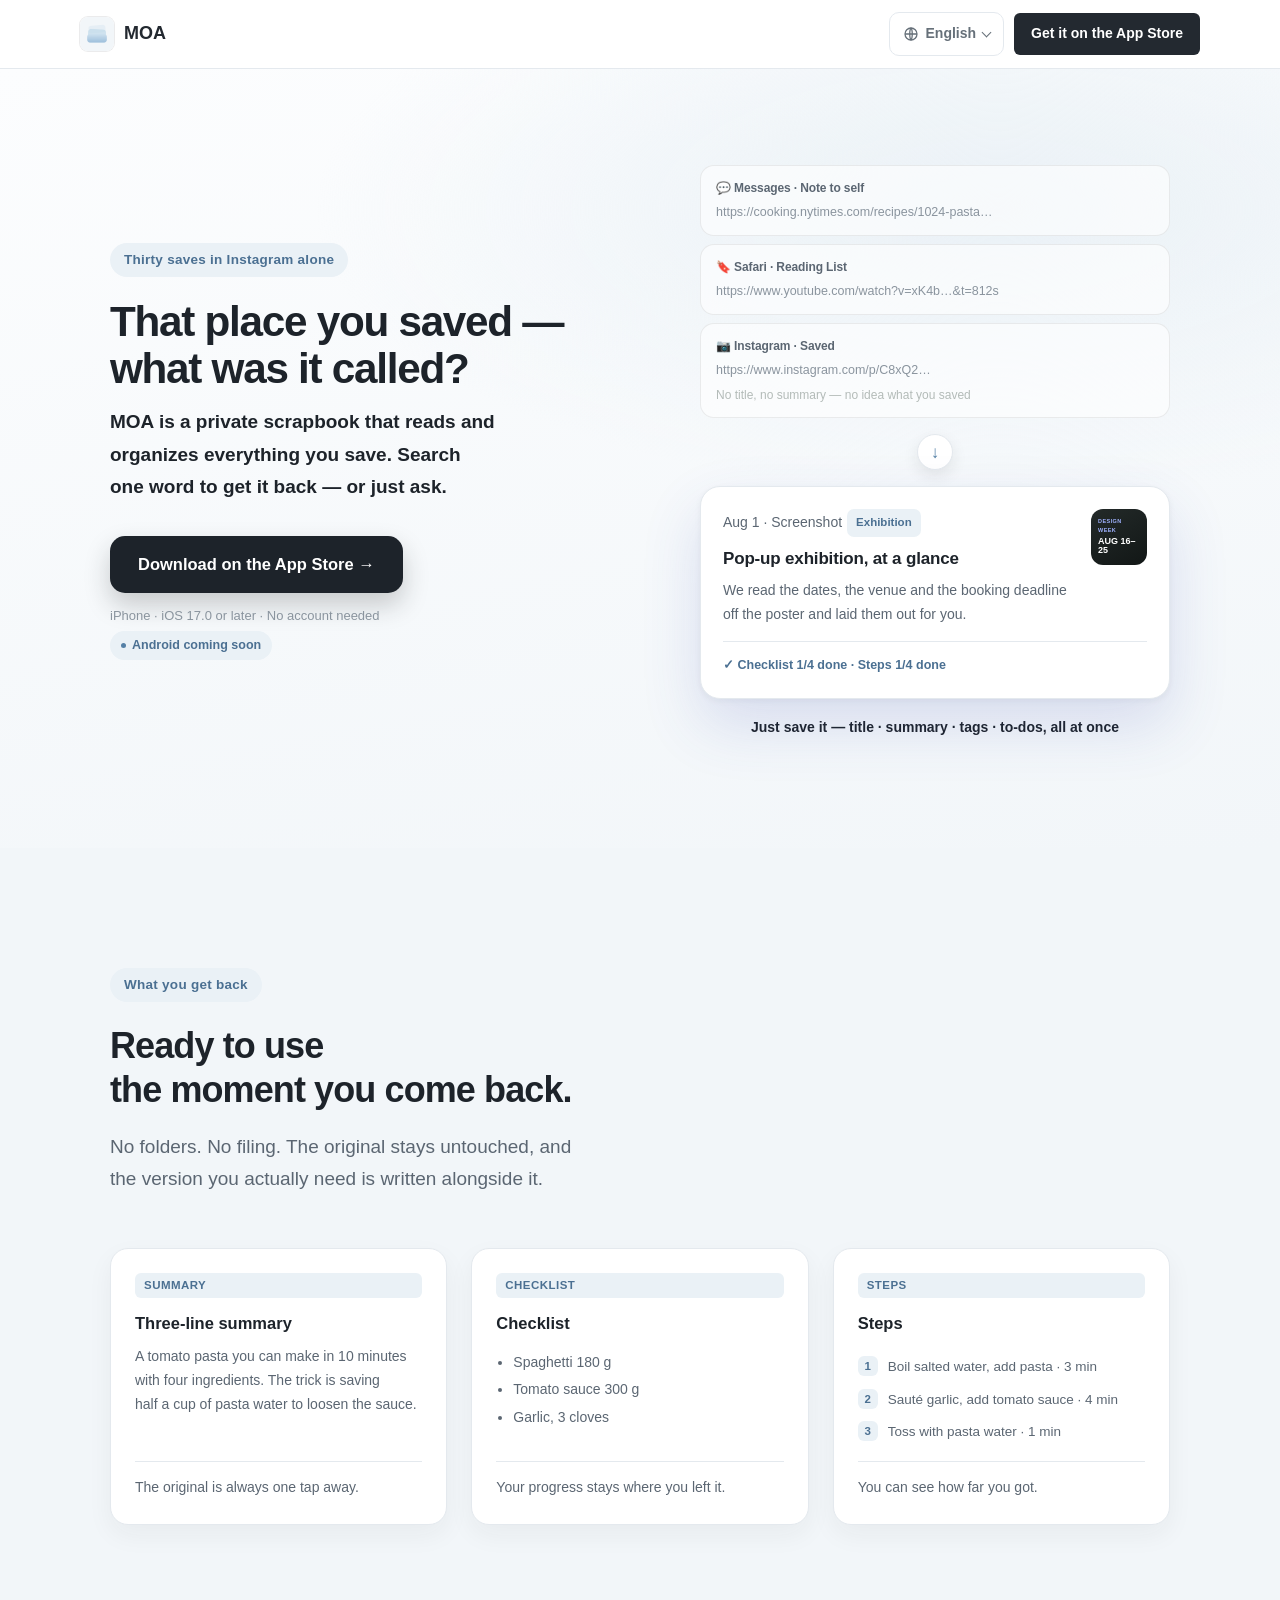
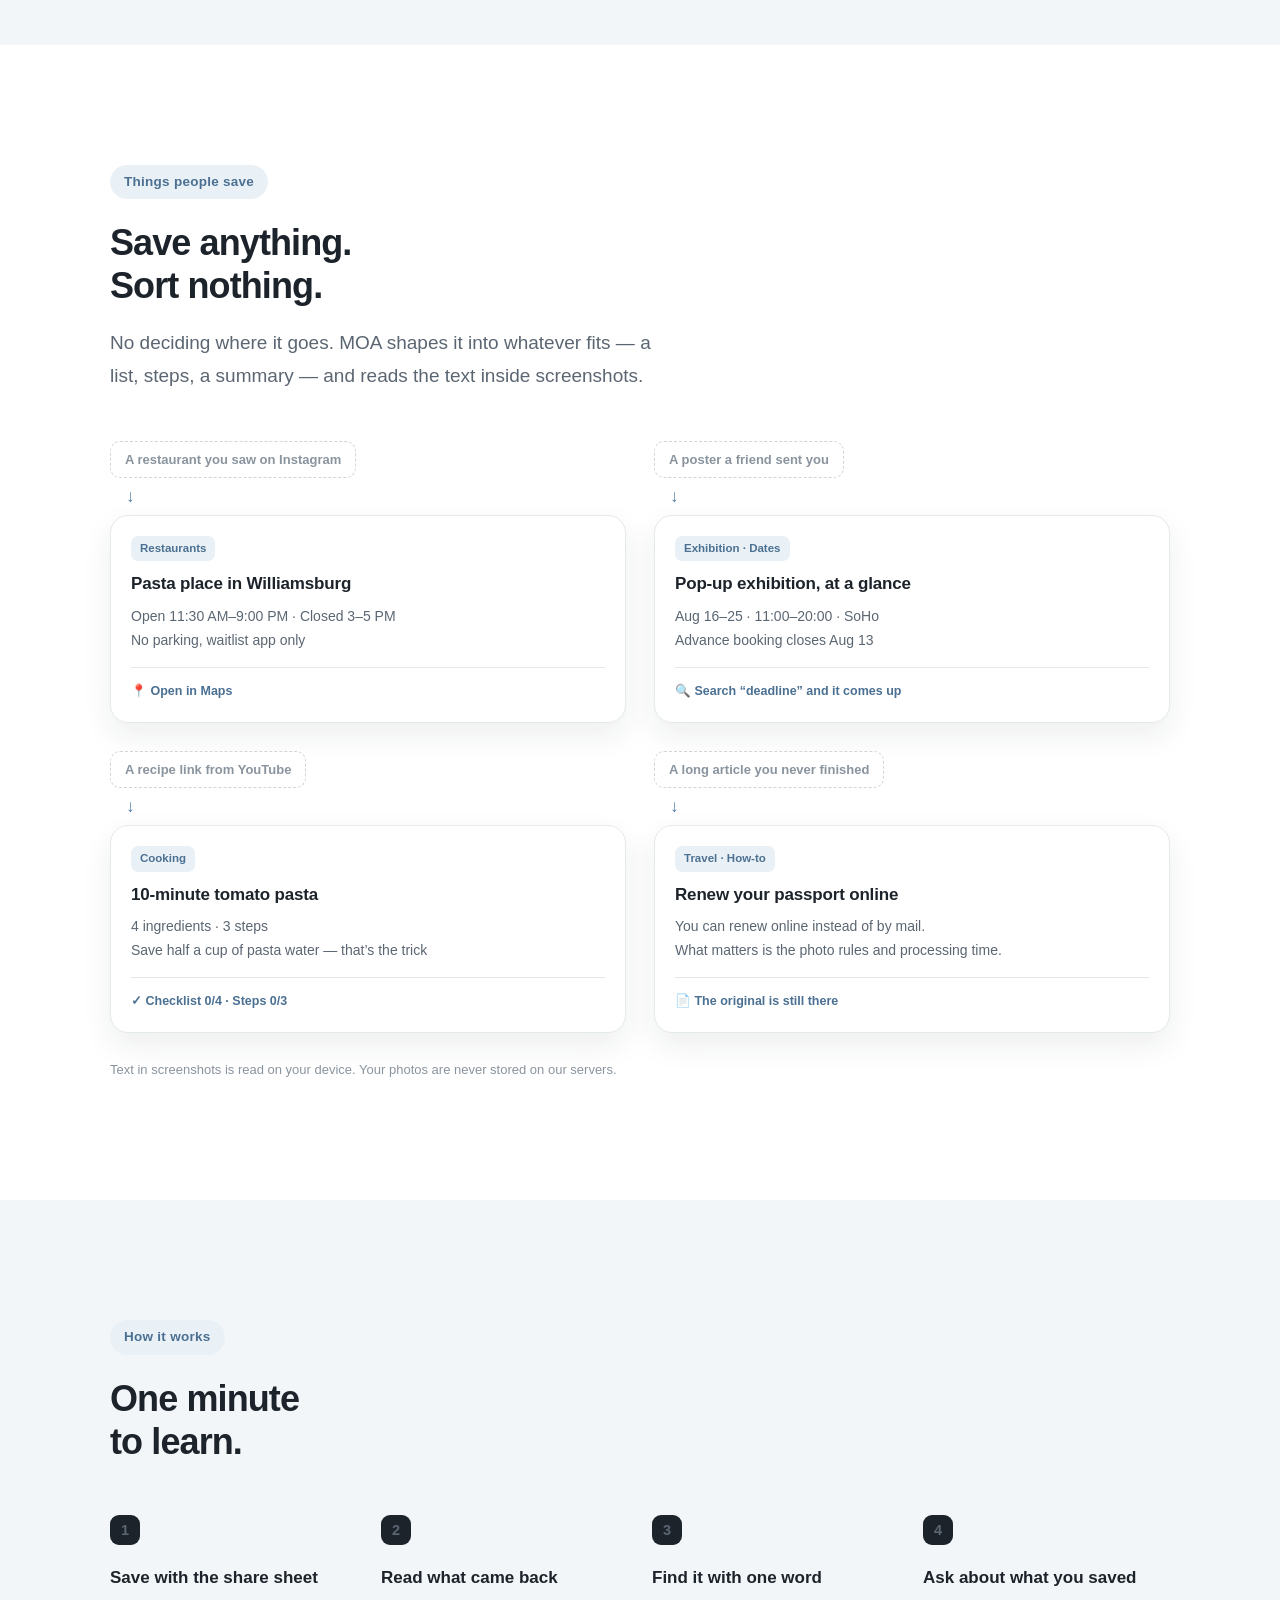
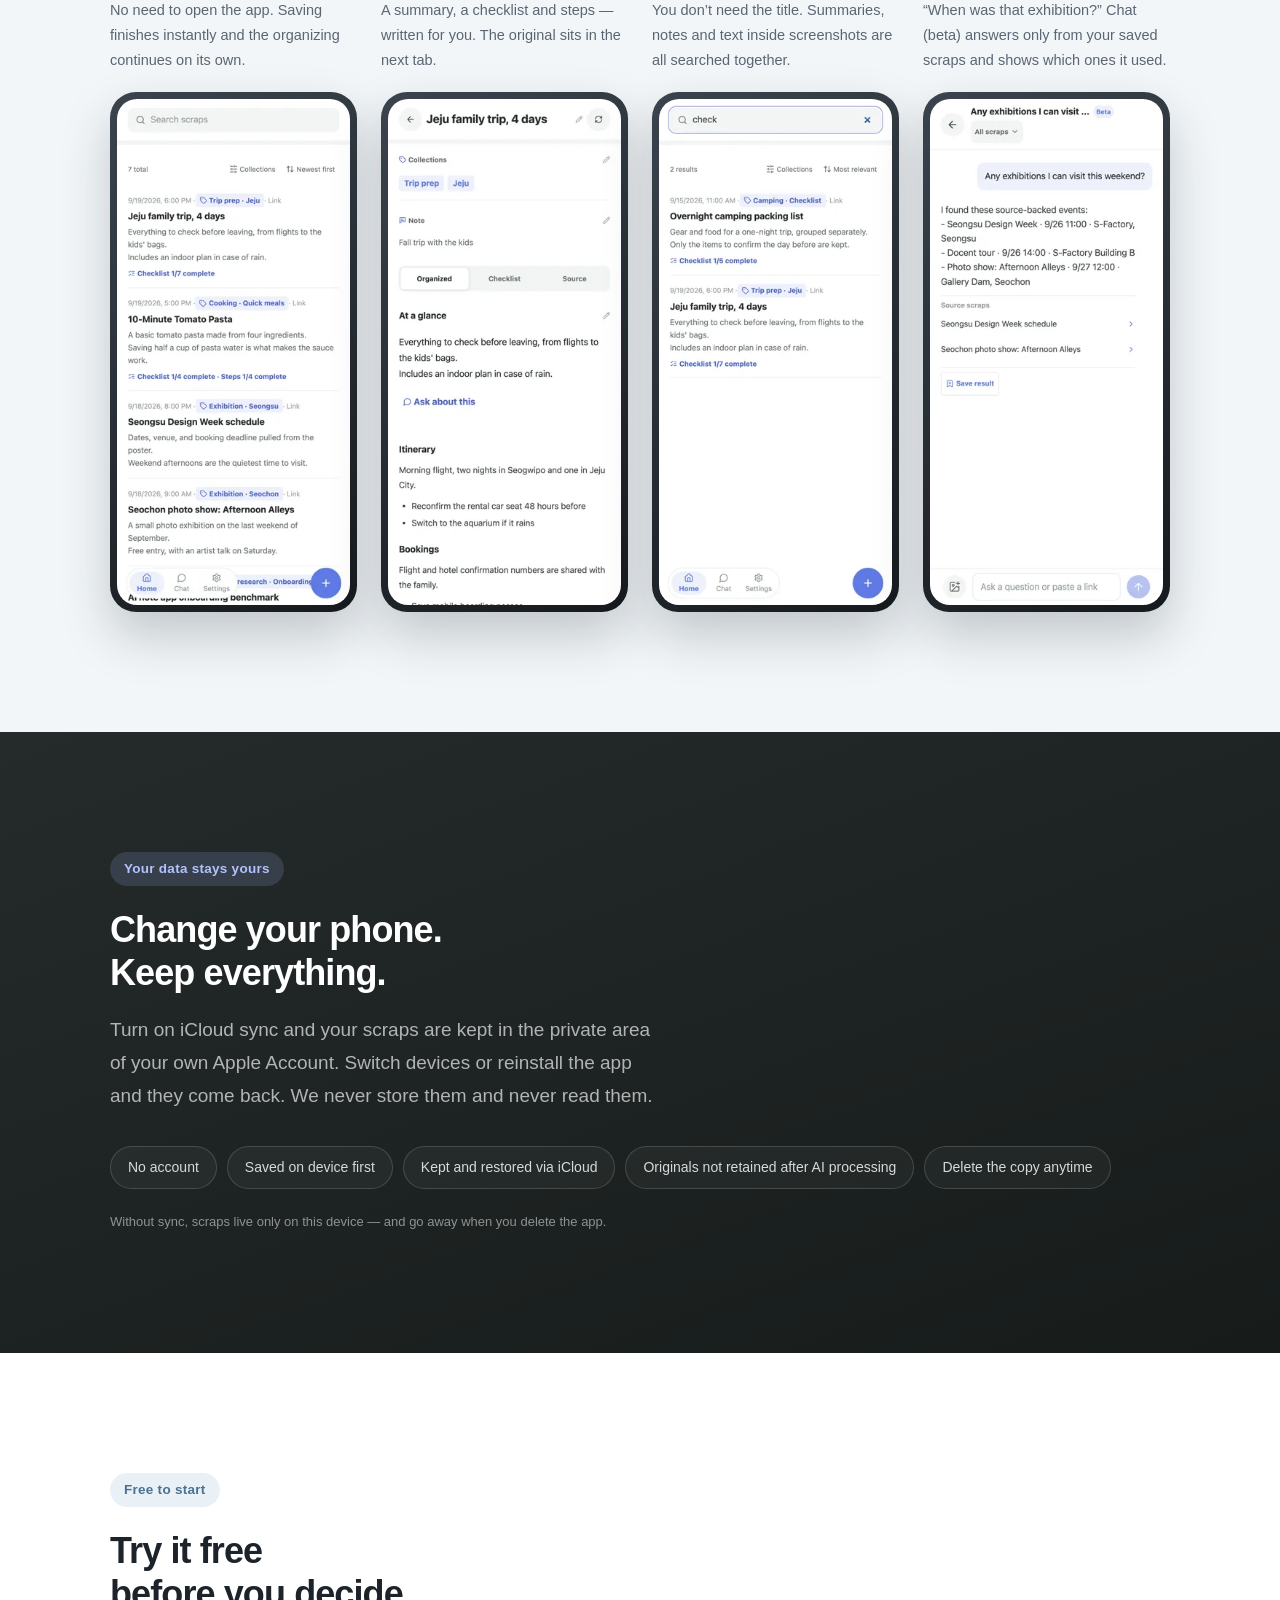
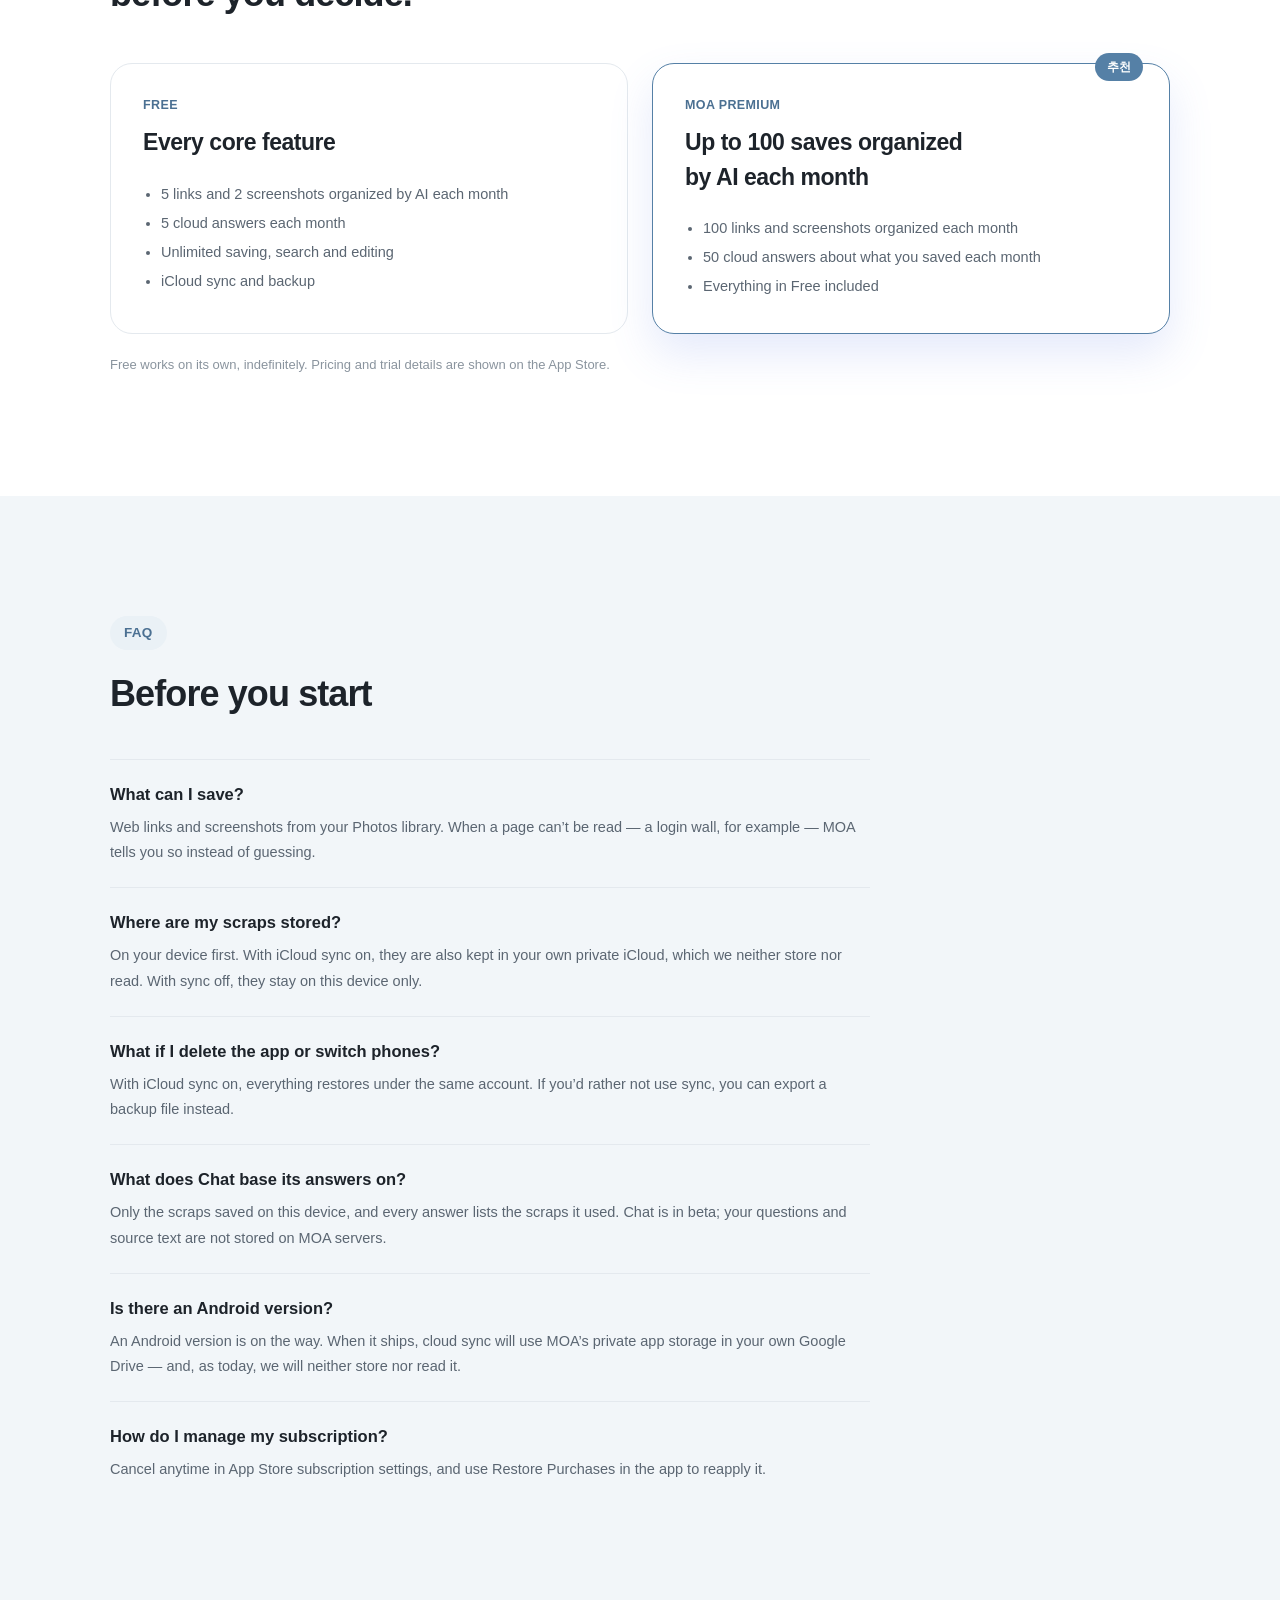
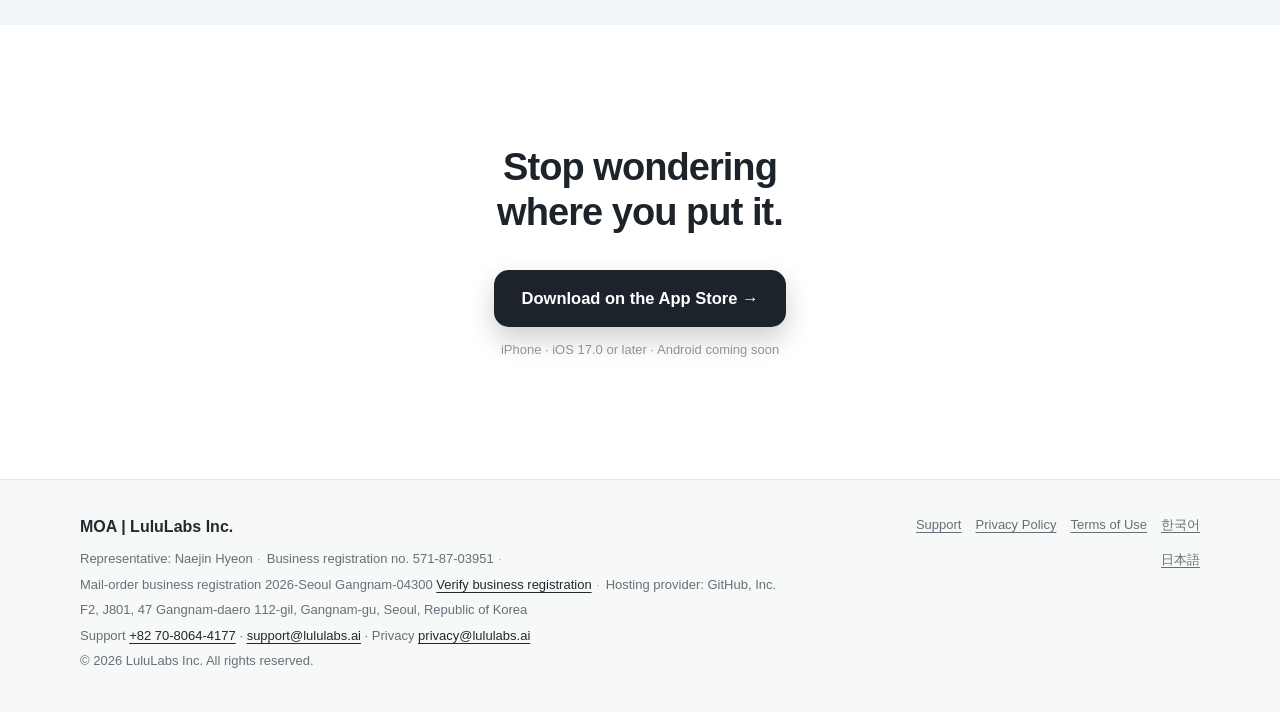
==== en/index.html @ dc3cd44f "brand: water palette on the landing site Same rule as the app theme: keep lightness, move hue from g" ====
<!doctype html>
<html lang="en">
  <head>
    <meta charset="utf-8" />
    <meta name="viewport" content="width=device-width, initial-scale=1" />
    <meta
      name="description"
      content="MOA saves links and screenshots, organizes them with AI, and lets you search source text, summaries, and notes when you need them."
    />
    <meta name="theme-color" content="#ffffff" />
    <title>MOA - Save links and screenshots. Find them again.</title>
    <link rel="canonical" href="https://lululabs-dev.github.io/moa-app/en/" />
    <link rel="alternate" hreflang="ko" href="https://lululabs-dev.github.io/moa-app/" />
    <link rel="alternate" hreflang="en" href="https://lululabs-dev.github.io/moa-app/en/" />
    <link rel="alternate" hreflang="ja" href="https://lululabs-dev.github.io/moa-app/ja/" />
    <link rel="alternate" hreflang="x-default" href="https://lululabs-dev.github.io/moa-app/" />
    <meta property="og:type" content="website" />
    <meta property="og:site_name" content="MOA" />
    <meta property="og:locale" content="en_US" />
    <meta property="og:title" content="MOA - Save links and screenshots. Find them again." />
    <meta
      property="og:description"
      content="Organize links and screenshots with AI, then search source text, summaries, and notes."
    />
    <meta property="og:url" content="https://lululabs-dev.github.io/moa-app/en/" />
    <meta property="og:image" content="https://lululabs-dev.github.io/moa-app/assets/moa-og-en.png" />
    <meta property="og:image:width" content="1200" />
    <meta property="og:image:height" content="630" />
    <meta name="twitter:card" content="summary_large_image" />
    <meta name="twitter:title" content="MOA - Save links and screenshots. Find them again." />
    <meta
      name="twitter:description"
      content="A private iPhone scrapbook that organizes links and screenshots with AI."
    />
    <meta name="twitter:image" content="https://lululabs-dev.github.io/moa-app/assets/moa-og-en.png" />
    <link rel="icon" href="../assets/moa-app-icon.png" />
    <link rel="stylesheet" href="../styles.css?v=20260927c" />
    <script type="application/ld+json">
      {
        "@context": "https://schema.org",
        "@type": "SoftwareApplication",
        "name": "MOA - Save Links \u0026 Captures",
        "applicationCategory": "ProductivityApplication",
        "operatingSystem": "iOS 17.0 or later",
        "description": "A private iPhone scrapbook that organizes links and screenshots with AI and makes the saved content searchable.",
        "url": "https://lululabs-dev.github.io/moa-app/en/",
        "author": {
          "@type": "Organization",
          "name": "LuluLabs Inc."
        }
      }
    </script>
  </head>
  <body>
    <a class="skip-link" href="#main">Skip to content</a>
    <header class="site-header">
      <div class="site-header__inner">
        <a class="brand-link" href="./" aria-label="MOA home">
          <img src="../assets/moa-app-icon.png" alt="" />
          <span>MOA</span>
        </a>
        <div class="site-header__actions">
          <details class="lang-switch">
            <summary aria-label="Choose language, currently English"><svg viewBox="0 0 24 24" fill="none" stroke="currentColor" stroke-width="1.9" aria-hidden="true"><circle cx="12" cy="12" r="9"/><path d="M3 12h18M12 3c2.5 2.7 2.5 15.3 0 18M12 3c-2.5 2.7-2.5 15.3 0 18"/></svg><span>English</span></summary>
            <ul class="lang-switch__menu">
            <li><a href="../" lang="ko" hreflang="ko">한국어</a></li>
            <li><a href="./" lang="en" hreflang="en" aria-current="true">English</a></li>
            <li><a href="../ja/" lang="ja" hreflang="ja">日本語</a></li>
            </ul>
          </details>
          <a class="button button--brand button--compact" href="https://apps.apple.com/app/id6789358514">Get it on the App Store</a>
        </div>
      </div>
    </header>

    <main id="main" class="home">
<!-- 1 -->
<section class="hero">
  <div class="wrap hero__grid">
    <div>
      <span class="eyebrow">Thirty saves in Instagram alone</span>
      <h1>That place you saved&nbsp;—<br />what was it called?</h1>
      <p class="lede lede--accent">MOA is a private scrapbook that reads and organizes everything you save. Search one word to get it back — or just ask.</p>
      <a class="cta" href="https://apps.apple.com/app/id6789358514">Download on the App&nbsp;Store →</a>
      <p class="req">iPhone · iOS&nbsp;17.0 or later · No account needed</p>
      <p class="req req--soon">Android coming soon</p>
    </div>

    <div class="demo">
      <div class="stack">
          <div class="raw">
            <p class="raw__src">💬 Messages · Note to self</p>
            <p class="raw__u">https://cooking.nytimes.com/recipes/1024-pasta…</p>
          </div>
          <div class="raw">
            <p class="raw__src">🔖 Safari · Reading List</p>
            <p class="raw__u">https://www.youtube.com/watch?v=xK4b…&amp;t=812s</p>
          </div>
          <div class="raw">
            <p class="raw__src">📷 Instagram · Saved</p>
            <p class="raw__u">https://www.instagram.com/p/C8xQ2…</p>
            <p class="raw__n">No title, no summary — no idea what you saved</p>
          </div>
        </div>
      <div class="joint" aria-hidden="true"><span>↓</span></div>
      <div class="after after--hero">
          <div class="after__row">
            <div class="after__body">
              <p class="after__meta">Aug&nbsp;1 · Screenshot <span class="tag">Exhibition</span></p>
              <h4>Pop-up exhibition, at a glance</h4>
              <p>We read the dates, the venue and the booking deadline off the poster and laid them out for you.</p>
            </div>
            <div class="thumb">
              <span class="thumb__k">DESIGN WEEK</span>
              <span class="thumb__d">AUG 16–25</span>
              <span class="thumb__l"></span><span class="thumb__l thumb__l--s"></span>
            </div>
          </div>
          <p class="chk">✓ Checklist 1/4 done · Steps 1/4 done</p>
        </div>
      <p class="afterhint">Just save it — title · summary · tags · to‑dos, all at once</p>
    </div>
  </div>
</section>

<!-- 2 -->
<section class="sec sec--soft" id="what">
  <div class="wrap">
    <span class="eyebrow">What you get back</span>
    <h2>Ready to use<br />the moment you come back.</h2>
    <p class="lede">No folders. No filing. The original stays untouched, and the version you actually need is written alongside it.</p>

    <div class="grid3">
      <div class="card">
        <span class="card__k">SUMMARY</span>
        <h3>Three-line summary</h3>
        <p>A tomato pasta you can make in 10&nbsp;minutes with four ingredients. The trick is saving half&nbsp;a&nbsp;cup of pasta water to loosen the sauce.</p>
        <p class="mini">The original is always one tap away.</p>
      </div>
      <div class="card">
        <span class="card__k">CHECKLIST</span>
        <h3>Checklist</h3>
        <ul><li>Spaghetti 180&nbsp;g</li><li>Tomato sauce 300&nbsp;g</li><li>Garlic, 3&nbsp;cloves</li></ul>
        <p class="mini">Your progress stays where you left it.</p>
      </div>
      <div class="card">
        <span class="card__k">STEPS</span>
        <h3>Steps</h3>
        <div class="step"><b>1</b><span>Boil salted water, add pasta · 3&nbsp;min</span></div>
        <div class="step"><b>2</b><span>Sauté garlic, add tomato sauce · 4&nbsp;min</span></div>
        <div class="step"><b>3</b><span>Toss with pasta water · 1&nbsp;min</span></div>
        <p class="mini">You can see how far you got.</p>
      </div>
    </div>
  </div>
</section>

<!-- 3 -->
<section class="sec" id="cases">
  <div class="wrap">
    <span class="eyebrow">Things people save</span>
    <h2>Save anything.<br />Sort nothing.</h2>
    <p class="lede">No deciding where it goes. MOA shapes it into whatever fits — a list, steps, a summary — and reads the text inside screenshots.</p>

    <div class="cases">
      <div class="case">
        <p class="case__from"><span class="chip chip--src">A restaurant you saw on Instagram</span></p>
        <p class="case__arrow">↓</p>
        <div class="after">
          <div class="tags"><span class="tag">Restaurants</span></div>
          <h4>Pasta place in Williamsburg</h4>
          <p>Open 11:30&nbsp;AM–9:00&nbsp;PM · Closed 3–5&nbsp;PM<br />No parking, waitlist app only</p>
          <p class="chk">📍 Open in Maps</p>
        </div>
      </div>

      <div class="case">
        <p class="case__from"><span class="chip chip--src">A poster a friend sent you</span></p>
        <p class="case__arrow">↓</p>
        <div class="after">
          <div class="tags"><span class="tag">Exhibition · Dates</span></div>
          <h4>Pop-up exhibition, at a glance</h4>
          <p>Aug&nbsp;16–25 · 11:00–20:00 · SoHo<br />Advance booking closes Aug&nbsp;13</p>
          <p class="chk">🔍 Search “deadline” and it comes up</p>
        </div>
      </div>

      <div class="case">
        <p class="case__from"><span class="chip chip--src">A recipe link from YouTube</span></p>
        <p class="case__arrow">↓</p>
        <div class="after">
          <div class="tags"><span class="tag">Cooking</span></div>
          <h4>10-minute tomato pasta</h4>
          <p>4&nbsp;ingredients · 3&nbsp;steps<br />Save half&nbsp;a&nbsp;cup of pasta water — that’s the trick</p>
          <p class="chk">✓ Checklist 0/4 · Steps 0/3</p>
        </div>
      </div>

      <div class="case">
        <p class="case__from"><span class="chip chip--src">A long article you never finished</span></p>
        <p class="case__arrow">↓</p>
        <div class="after">
          <div class="tags"><span class="tag">Travel · How‑to</span></div>
          <h4>Renew your passport online</h4>
          <p>You can renew online instead of by mail.<br />What matters is the photo rules and processing time.</p>
          <p class="chk">📄 The original is still there</p>
        </div>
      </div>
    </div>

    <p class="mini" style="margin-top:26px">Text in screenshots is read on your device. Your photos are never stored on our servers.</p>
  </div>
</section>

<!-- 4 -->
<section class="sec sec--soft" id="how">
  <div class="wrap">
    <span class="eyebrow">How it works</span>
    <h2>One minute<br />to learn.</h2>

    <div class="shots">
      <div class="shot">
        <p class="shot__n">1</p>
        <strong>Save with the share sheet</strong>
        <p>No need to open the app. Saving finishes instantly and the organizing continues on its own.</p>
        <div class="frame"><picture>
              <source type="image/webp" srcset="../assets/moa-home-en@1x.webp?v=20260925 320w, ../assets/moa-home-en@2x.webp?v=20260925 640w" sizes="(max-width: 820px) 88vw, 260px" />
              <img src="../assets/moa-home-en@2x.png?v=20260925" width="640" height="1387" alt="Saved scraps shown as a list with tags and summaries in MOA" decoding="async" fetchpriority="high" />
            </picture></div>
      </div>
      <div class="shot">
        <p class="shot__n">2</p>
        <strong>Read what came back</strong>
        <p>A summary, a checklist and steps — written for you. The original sits in the next tab.</p>
        <div class="frame"><picture>
              <source type="image/webp" srcset="../assets/moa-detail-en@1x.webp?v=20260925 320w, ../assets/moa-detail-en@2x.webp?v=20260925 640w" sizes="(max-width: 820px) 88vw, 260px" />
              <img src="../assets/moa-detail-en@2x.png?v=20260925" width="640" height="1387" alt="MOA detail screen showing the summary next to the original" loading="lazy" decoding="async" />
            </picture></div>
      </div>
      <div class="shot">
        <p class="shot__n">3</p>
        <strong>Find it with one word</strong>
        <p>You don’t need the title. Summaries, notes and text inside screenshots are all searched together.</p>
        <div class="frame"><picture>
              <source type="image/webp" srcset="../assets/moa-search-en@1x.webp?v=20260925 320w, ../assets/moa-search-en@2x.webp?v=20260925 640w" sizes="(max-width: 820px) 88vw, 260px" />
              <img src="../assets/moa-search-en@2x.png?v=20260925" width="640" height="1387" alt="MOA search results for a single keyword" loading="lazy" decoding="async" />
            </picture></div>
      </div>
      <div class="shot">
        <p class="shot__n">4</p>
        <strong>Ask about what you saved</strong>
        <p>“When was that exhibition?” Chat (beta) answers only from your saved scraps and shows which ones it used.</p>
        <div class="frame"><picture>
              <source type="image/webp" srcset="../assets/moa-chat-en@1x.webp?v=20260925 320w, ../assets/moa-chat-en@2x.webp?v=20260925 640w" sizes="(max-width: 820px) 88vw, 260px" />
              <img src="../assets/moa-chat-en@2x.png?v=20260925" width="640" height="1387" alt="MOA chat answering from saved scraps" loading="lazy" decoding="async" />
            </picture></div>
      </div>
    </div>
  </div>
</section>

<!-- 5 -->
<section class="sec sec--dark" id="privacy">
  <div class="wrap">
    <span class="eyebrow">Your data stays yours</span>
    <h2>Change your phone.<br />Keep everything.</h2>
    <p class="lede">Turn on iCloud sync and your scraps are kept in the private area of your own Apple Account.
      Switch devices or reinstall the app and they come back.
      We never store them and never read them.</p>
    <div class="pills">
      <span class="pill">No account</span>
      <span class="pill">Saved on device first</span>
      <span class="pill">Kept and restored via iCloud</span>
      <span class="pill">Originals not retained after AI processing</span>
      <span class="pill">Delete the copy anytime</span>
    </div>
    <p class="mini" style="margin-top:22px;color:rgba(255,255,255,.5)">
      Without sync, scraps live only on this device — and go away when you delete the app.</p>
  </div>
</section>

<!-- 6 -->
<section class="sec" id="plans">
  <div class="wrap">
    <span class="eyebrow">Free to start</span>
    <h2>Try it free<br />before you decide.</h2>
    <div class="plans">
      <div class="plan">
        <p class="plan__k">FREE</p>
        <h3>Every core feature</h3>
        <ul>
          <li>5&nbsp;links and 2&nbsp;screenshots organized by AI each month</li>
          <li>5&nbsp;cloud answers each month</li>
          <li>Unlimited saving, search and editing</li>
          <li>iCloud sync and backup</li>
        </ul>
      </div>
      <div class="plan plan--pro">
        <p class="plan__k">MOA PREMIUM</p>
        <h3>Up to 100&nbsp;saves organized by AI each month</h3>
        <ul>
          <li>100&nbsp;links and screenshots organized each month</li>
          <li>50&nbsp;cloud answers about what you saved each month</li>
          <li>Everything in Free included</li>
        </ul>
      </div>
    </div>
    <p class="mini" style="margin-top:20px">Free works on its own, indefinitely. Pricing and trial details are shown on the App&nbsp;Store.</p>
  </div>
</section>

<!-- 7 -->
<section class="sec sec--soft" id="faq">
  <div class="wrap">
    <span class="eyebrow">FAQ</span>
    <h2>Before you start</h2>
    <div class="faq">
      <div class="qa"><h3>What can I save?</h3>
        <p>Web links and screenshots from your Photos library. When a page can’t be read — a login wall, for example — MOA tells you so instead of guessing.</p></div>
      <div class="qa"><h3>Where are my scraps stored?</h3>
        <p>On your device first. With iCloud sync on, they are also kept in your own private iCloud, which we neither store nor read. With sync off, they stay on this device only.</p></div>
      <div class="qa"><h3>What if I delete the app or switch phones?</h3>
        <p>With iCloud sync on, everything restores under the same account. If you’d rather not use sync, you can export a backup file instead.</p></div>
      <div class="qa"><h3>What does Chat base its answers on?</h3>
        <p>Only the scraps saved on this device, and every answer lists the scraps it used. Chat is in beta; your questions and source text are not stored on MOA servers.</p></div>
      <div class="qa"><h3>Is there an Android version?</h3>
        <p>An Android version is on the way. When it ships, cloud sync will use MOA’s private app storage in your own Google Drive — and, as today, we will neither store nor read it.</p></div>
      <div class="qa"><h3>How do I manage my subscription?</h3>
        <p>Cancel anytime in App&nbsp;Store subscription settings, and use Restore Purchases in the app to reapply it.</p></div>
    </div>
  </div>
</section>

<section class="final">
  <div class="wrap">
    <h2>Stop wondering<br />where you put it.</h2>
    <a class="cta" href="https://apps.apple.com/app/id6789358514">Download on the App&nbsp;Store →</a>
    <p class="req">iPhone · iOS&nbsp;17.0 or later · Android coming soon</p>
  </div>
</section>
    </main>

    <footer class="site-footer">
      <div class="site-footer__inner">
        <div class="business-disclosure">
          <strong>MOA | LuluLabs Inc.</strong>
          <div class="business-disclosure__details">
            <span>Representative: Naejin Hyeon</span>
            <span>Business registration no. 571-87-03951</span>
            <span>Mail-order business registration 2026-Seoul Gangnam-04300 <a href="https://www.ftc.go.kr/bizCommPop.do?wrkr_no=5718703951" target="_blank" rel="noopener">Verify business registration</a></span>
            <span>Hosting provider: GitHub, Inc.</span>
          </div>
          <p>F2, J801, 47 Gangnam-daero 112-gil, Gangnam-gu, Seoul, Republic of Korea</p>
          <p>
            Support <a href="tel:+827080644177">+82 70-8064-4177</a> · <a href="mailto:support@lululabs.ai">support@lululabs.ai</a> ·
            Privacy <a href="mailto:privacy@lululabs.ai">privacy@lululabs.ai</a>
          </p>
          <p>© 2026 LuluLabs Inc. All rights reserved.</p>
        </div>
        <nav class="footer-links" aria-label="Footer">
          <a href="support/">Support</a>
          <a href="privacy/">Privacy Policy</a>
          <a href="terms/">Terms of Use</a>
          <a href="../" lang="ko">한국어</a>
          <a href="../ja/" lang="ja">日本語</a>
        </nav>
      </div>
    </footer>
  </body>
</html>
---- styles.css ----
:root {
  color-scheme: light;
  --ink: #232930;
  --muted: #667079;
  --line: #e4e9ee;
  --paper: #ffffff;
  --surface: #f1f5f8;
  --brand: #232930;
  --brand-strong: #161a1e;
  --accent: #5580a6;
  --accent-text: #4b7092; /* 본문·링크용. 흰 배경 대비 5.2:1 (AA) */
  --accent-light: #98b9d6;
  --accent-soft: #eaf1f6;
  --page-width: 1120px;
  --content-width: 760px;
  --shadow: 0 24px 64px rgba(35, 41, 48, 0.12);
  --device: #232930;
}

* {
  box-sizing: border-box;
}

html {
  scroll-behavior: smooth;
}

body {
  margin: 0;
  color: var(--ink);
  background: var(--paper);
  font-family:
    -apple-system, BlinkMacSystemFont, "Apple SD Gothic Neo", "Pretendard",
    "Noto Sans KR", "Segoe UI", sans-serif;
  font-size: 16px;
  line-height: 1.65;
  letter-spacing: 0;
  word-break: keep-all;
  overflow-wrap: break-word;
}

/* 영문은 공백에서 끊기므로 어절 유지 규칙이 필요 없다. */
[lang="en"] body {
  word-break: normal;
}

/* 일본어는 공백이 없어 어절 유지 규칙이 듣지 않는다.
   대신 금칙 처리(행두에 と·。·」 등이 오지 않게)를 엄격 모드로 둔다. */
[lang="ja"] body {
  word-break: normal;
  line-break: strict;
}
/* 제목은 줄 길이를 고르게,
본문은 마지막 줄에 한 단어만 남지 않게. */
h1,
h2,
h3,
h4,
.eyebrow,
.page-hero__lede,
blockquote {
  text-wrap: balance;
}

p,
li,
dd,
figcaption,
.note,
.fine-print {
  text-wrap: pretty;
}

a {
  color: inherit;
  text-underline-offset: 3px;
}

/* 모든 목업 img 는 레이아웃 안정용으로 width/height 속성을 달고 있다.
   height:auto 가 없으면 그 속성값(1387px)이 그대로 적용돼 세로로 늘어난다.
   옛 홈 규칙(.hero__visual img / .phone-shot img)이 갖고 있던 것을 여기로 올린다. */
img {
  display: block;
  max-width: 100%;
  height: auto;
}

button,
a {
  -webkit-tap-highlight-color: transparent;
}

.site-header {
  position: sticky;
  z-index: 10;
  top: 0;
  background: rgba(255, 255, 255, 0.96);
  border-bottom: 1px solid var(--line);
  backdrop-filter: blur(14px);
}

.site-header__inner {
  width: min(calc(100% - 40px), var(--page-width));
  min-height: 68px;
  margin: 0 auto;
  display: flex;
  align-items: center;
  justify-content: space-between;
  gap: 24px;
}

.brand-link {
  display: inline-flex;
  align-items: center;
  gap: 10px;
  color: var(--ink);
  font-size: 18px;
  font-weight: 750;
  text-decoration: none;
}

.brand-link img {
  width: 34px;
  height: 34px;
  border-radius: 8px;
  /* 새 로고(B)는 거의 흰 타일이라 흰 머리말에서 윤곽이 사라진다 — 옅은 윤곽선으로 모양만 잡아 준다 */
  box-shadow: 0 0 0 1px rgba(35, 41, 48, .09);
}

.site-header__actions {
  display: flex;
  align-items: center;
  gap: 10px;
}

/* 언어 전환: 현재 언어를 라벨로 보여주고 눌러서 연다.
   나란한 EN/JA 링크는 지금 어느 언어인지 알려주지 못했다. */
.lang-switch {
  position: relative;
}

.lang-switch summary {
  display: flex;
  align-items: center;
  gap: 7px;
  min-height: 42px;
  padding: 9px 13px;
  border: 1px solid var(--line);
  border-radius: 10px;
  background: var(--paper);
  color: var(--muted);
  font-size: 14px;
  font-weight: 650;
  cursor: pointer;
  list-style: none;
}

.lang-switch summary::-webkit-details-marker {
  display: none;
}

.lang-switch summary svg {
  width: 16px;
  height: 16px;
  flex: 0 0 16px;
}

.lang-switch summary::after {
  content: "";
  width: 6px;
  height: 6px;
  border-right: 1.6px solid currentColor;
  border-bottom: 1.6px solid currentColor;
  transform: translateY(-2px) rotate(45deg);
}

.lang-switch summary:hover,
.lang-switch summary:focus-visible,
.lang-switch[open] summary {
  border-color: var(--accent-text);
  color: var(--ink);
  outline: none;
}

.lang-switch__menu {
  position: absolute;
  top: calc(100% + 8px);
  right: 0;
  z-index: 20;
  min-width: 168px;
  margin: 0;
  padding: 6px;
  list-style: none;
  background: var(--paper);
  border: 1px solid var(--line);
  border-radius: 12px;
  box-shadow: 0 16px 34px rgba(30, 36, 35, 0.14);
}

.lang-switch__menu a {
  display: block;
  min-height: 42px;
  padding: 11px 12px;
  border-radius: 8px;
  color: var(--muted);
  font-size: 14.5px;
  text-decoration: none;
}

.lang-switch__menu a:hover,
.lang-switch__menu a:focus-visible {
  background: var(--accent-soft);
  color: var(--ink);
  outline: none;
}

.lang-switch__menu a[aria-current] {
  background: var(--accent-soft);
  color: var(--accent-text);
  font-weight: 700;
}

.button {
  display: inline-flex;
  min-height: 48px;
  align-items: center;
  justify-content: center;
  padding: 11px 18px;
  border: 1px solid transparent;
  border-radius: 6px;
  font-size: 14px;
  font-weight: 750;
  line-height: 1.4;
  text-align: center;
  text-decoration: none;
}

.button--compact {
  min-height: 42px;
  padding: 10px 16px;
  font-size: 14px;
}

.button[aria-disabled="true"] {
  cursor: default;
}

.button--brand {
  color: #ffffff;
  background: var(--brand);
}

.link-row {
  display: flex;
  flex-wrap: wrap;
  gap: 12px;
  margin-top: 34px;
}

.text-link {
  display: inline-flex;
  min-height: 46px;
  align-items: center;
  justify-content: center;
  padding: 10px 16px;
  border: 1px solid currentColor;
  border-radius: 6px;
  font-size: 14px;
  font-weight: 750;
  text-decoration: none;
}

.section--brand .text-link {
  color: #ffffff;
}

.text-link:hover,
.text-link:focus-visible {
  color: var(--brand-strong);
  background: var(--accent-light);
  border-color: var(--accent-light);
  outline: none;
}

.page-hero {
  padding: 72px 0 58px;
  color: #ffffff;
  background: var(--brand);
}

.page-hero__inner {
  width: min(calc(100% - 40px), var(--content-width));
  margin: 0 auto;
}

.page-hero p {
  margin: 0 0 10px;
  color: var(--accent-light);
  font-size: 14px;
  font-weight: 750;
}

.page-hero h1 {
  margin: 0;
  font-size: 42px;
  line-height: 1.25;
}

.page-hero__lede {
  max-width: 650px;
  margin: 16px 0 0;
  color: rgba(255, 255, 255, 0.75);
  font-size: 17px;
}

.document {
  width: min(calc(100% - 40px), var(--content-width));
  margin: 0 auto;
  padding: 64px 0 100px;
}

.document__meta {
  margin: 0 0 42px;
  padding: 18px 20px;
  color: var(--muted);
  background: var(--surface);
  border-left: 4px solid var(--accent);
  border-radius: 0 6px 6px 0;
}

.document h2 {
  margin: 56px 0 14px;
  padding-top: 4px;
  font-size: 25px;
  line-height: 1.4;
}

.document h2:first-of-type {
  margin-top: 0;
}

.document h3 {
  margin: 28px 0 10px;
  font-size: 18px;
}

.document p,
.document li {
  color: #4c5552;
}

.document ul,
.document ol {
  padding-left: 22px;
}

.document li + li {
  margin-top: 8px;
}

.document table {
  width: 100%;
  margin: 22px 0;
  border-collapse: collapse;
  font-size: 14px;
}

.document th,
.document td {
  padding: 14px 12px;
  vertical-align: top;
  border: 1px solid var(--line);
  text-align: left;
}

.document th {
  background: var(--surface);
}

.contact-panel {
  margin-top: 42px;
  padding: 26px;
  background: var(--accent-soft);
  border: 1px solid #dce2fa;
  border-radius: 8px;
}

.contact-panel h2 {
  margin: 0 0 12px;
  padding: 0;
}

.contact-panel p {
  margin: 6px 0;
}

.support-list {
  display: grid;
  gap: 0;
  margin-top: 16px;
  border-top: 1px solid var(--line);
}

.support-item {
  padding: 24px 0;
  border-bottom: 1px solid var(--line);
}

.support-item h2 {
  margin: 0 0 8px;
  padding: 0;
  font-size: 20px;
}

.support-item p {
  margin: 0;
}

.site-footer {
  padding: 34px 0 40px;
  color: var(--muted);
  background: #f7f8f8;
  border-top: 1px solid var(--line);
}

.site-footer__inner {
  width: min(calc(100% - 40px), var(--page-width));
  margin: 0 auto;
  display: flex;
  align-items: flex-start;
  justify-content: space-between;
  gap: 28px;
}

.business-disclosure {
  max-width: 760px;
}

.business-disclosure__details {
  display: flex;
  flex-wrap: wrap;
  gap: 4px 14px;
  margin-top: 8px;
}

.business-disclosure__details span {
  position: relative;
  font-size: 13px;
}

.business-disclosure__details span:not(:last-child)::after {
  position: absolute;
  right: -8px;
  color: #aab4b0;
  content: "·";
}

.business-disclosure a {
  color: var(--brand);
}

.site-footer strong {
  display: block;
  color: var(--ink);
}

.site-footer p {
  margin: 4px 0 0;
  font-size: 13px;
}

.footer-links {
  display: flex;
  flex-wrap: wrap;
  justify-content: flex-end;
  gap: 14px;
  font-size: 13px;
}

@media (max-width: 820px) {
  .site-header__inner {
    min-height: 62px;
  }

  .lang-switch summary {
    padding: 9px 11px;
  }

  .page-hero {
    padding: 54px 0 44px;
  }

  .page-hero h1 {
    font-size: 34px;
  }

}

@media (max-width: 560px) {
  body {
    font-size: 15px;
  }
.site-header__inner,
.site-footer__inner {
    width: min(calc(100% - 28px), var(--page-width));
  }

  .page-hero__inner,
  .document {
    width: min(calc(100% - 32px), var(--content-width));
  }

  .brand-link span {
    display: none;
  }

  /* 좁은 화면에서는 지구본만 남기고 다운로드 버튼을 지킨다. */
  .lang-switch summary span {
    display: none;
  }

  .lang-switch summary {
    padding: 9px 10px;
  }

  .button--compact {
    padding: 10px 13px;
    font-size: 13px;
  }

  .button {
    width: 100%;
    padding-right: 12px;
    padding-left: 12px;
    overflow-wrap: anywhere;
  }

    .document {
    padding-top: 48px;
  }

  .document table,
  .document thead,
  .document tbody,
  .document tr,
  .document th,
  .document td {
    display: block;
  }

  .document th {
    border-bottom: 0;
  }

  .document tr + tr {
    margin-top: 12px;
  }

  .site-footer__inner {
    flex-direction: column;
  }

  .business-disclosure__details {
    display: grid;
    gap: 4px;
  }

  .business-disclosure__details span::after {
    display: none;
  }

  .footer-links {
    justify-content: flex-start;
  }
}

@media (prefers-reduced-motion: reduce) {
  html {
    scroll-behavior: auto;
  }
}

/* 접근성 보조 */
.sr-only {
  position: absolute;
  width: 1px;
  height: 1px;
  padding: 0;
  margin: -1px;
  overflow: hidden;
  clip: rect(0, 0, 0, 0);
  white-space: nowrap;
  border: 0;
}

.skip-link {
  position: absolute;
  left: -9999px;
  top: 0;
  z-index: 100;
  padding: 10px 16px;
  border-radius: 0 0 10px 0;
  background: var(--brand);
  color: #fff;
  font-size: 14px;
  font-weight: 600;
}

.skip-link:focus {
  left: 0;
}

/* ===== 홈 전용 (main.home 안에서만 적용) ===== */
.home {
  --ink: #1d232a; --ink-2: #5b6672; --ink-3: #8a949e;
  --line: #e4e9ee; --paper: #fff; --soft: #f2f6f9;
  --brand: #1d232a; --accent: #5580a6; --accent-2: #4b7092; --accent-soft: #eaf1f6;
  --r: 18px;
  color: var(--ink);
  line-height: 1.5;
}

.home *, .home *::before, .home *::after {
  box-sizing: border-box;
  margin: 0;
  padding: 0;
}

.home a { color: inherit; }

.home .wrap { max-width: 1140px; margin: 0 auto; padding: 0 40px; }

/* 제목은 줄 길이를 고르게, 본문은 마지막 줄에 한 단어만 남지 않게. */
.home h1, .home h2, .home h3, .home h4, .home .lede, .home .eyebrow,
.home .card__k, .home .plan h3, .home .qa h3, .home .shot strong { text-wrap: balance; }
.home p, .home li, .home .mini, .home .req, .home .raw__n, .home .afterhint { text-wrap: pretty; }
.home .raw__u { text-wrap: wrap; }

/* 헤더 *//* 공통 */
.home .sec {padding:120px 0}
.home .sec--soft {background:var(--soft)}
.home .sec--dark {background:linear-gradient(160deg,#242b2a,#171c1b);color:#fff}
.home .eyebrow {display:inline-block;font-size:13.5px;font-weight:700;letter-spacing:.02em;
  padding:7px 14px;border-radius:999px;background:var(--accent-soft);color:var(--accent-2);margin-bottom:22px}
.home .sec--dark .eyebrow {background:rgba(159,178,255,.16);color:#b3c2ff}
.home h1 {font-size:clamp(28px, 3.9vw, 54px);font-weight:820;line-height:1.1;letter-spacing:-.03em}
.home h2 {font-size:40px;font-weight:800;line-height:1.2;letter-spacing:-.025em}
.home .lede {margin-top:20px;font-size:19px;line-height:1.72;color:var(--ink-2);max-width:34em}
.home .sec--dark .lede {color:rgba(255,255,255,.66)}
.home .mini {font-size:13px;color:var(--ink-3);line-height:1.65}

/* 첫 화면 */
.home .hero {position:relative;overflow:hidden;padding:96px 0 110px;
  background:radial-gradient(1100px 460px at 78% 18%, #eaf1f6 0%, transparent 62%), linear-gradient(170deg,#fcfdfe,#f2f6f9)}
.home .hero__grid {display:grid;grid-template-columns:minmax(0,1fr) minmax(0,1fr);gap:48px;align-items:center}
.home .cta {display:inline-flex;align-items:center;gap:9px;margin-top:32px;padding:16px 28px;border-radius:15px;
  background:var(--brand);color:#fff;font-size:16.5px;font-weight:700;text-decoration:none;
  box-shadow:0 12px 26px rgba(30,36,35,.22)}
.home .req {margin-top:13px;font-size:13px;color:var(--ink-3)}
.home .raw__u {font-size:12.5px;color:var(--ink-3);word-break:break-all;line-height:1.5}
.home .raw__u {overflow-wrap:anywhere}
.home .raw__n {margin-top:7px;font-size:12px;color:#b3bbb8}
.home .after {background:#fff;border:1px solid var(--line);border-radius:var(--r);padding:20px;
  box-shadow:0 20px 44px rgba(30,36,35,.1)}
.home .tags {display:flex;gap:6px;flex-wrap:wrap;margin-bottom:10px}
.home .tag {font-size:11.5px;font-weight:700;padding:4px 9px;border-radius:7px;background:var(--accent-soft);color:var(--accent-2)}
.home .after h4 {font-size:17px;font-weight:800;margin-bottom:8px;letter-spacing:-.01em}
.home .after p {font-size:14px;line-height:1.7;color:var(--ink-2);text-wrap:pretty}
.home .after .chk {margin-top:14px;padding-top:13px;border-top:1px solid var(--line);
  font-size:12.5px;color:var(--accent-2);font-weight:700}
.home .lede b {color:var(--ink);font-weight:800}
.home .lede--accent {margin-top:14px;color:var(--ink);font-weight:600}
.home .raw__src {font-size:12px;font-weight:800;color:var(--ink-2);margin-bottom:6px;letter-spacing:-.01em}
.home .afterhint {margin-top:12px;font-size:12.5px;color:var(--ink-3);text-align:center}

/* 결과 카드(첫 화면) — 실제 앱 카드 형태 */
.home .after--hero {position:relative;padding:22px;border-radius:20px;
  box-shadow:0 26px 60px rgba(63,82,181,.16), 0 2px 6px rgba(30,36,35,.05)}
.home .after--hero::before {content:"";position:absolute;inset:-14px;z-index:-1;border-radius:30px;
  background:radial-gradient(60% 70% at 50% 40%, rgba(95,122,229,.16), transparent 72%)}
.home .after__row {display:flex;gap:14px;align-items:flex-start}
.home .after__body {flex:1;min-width:0}
.home .after__meta {font-size:12px;color:var(--ink-3);margin-bottom:9px;display:flex;align-items:center;gap:5px;flex-wrap:wrap;white-space:nowrap}
.home .after__meta .tag {margin:0}
.home .thumb {flex:0 0 56px;height:56px;border-radius:12px;overflow:hidden;padding:8px 7px;
  background:linear-gradient(150deg,#232a29,#121716);display:flex;flex-direction:column;gap:3px}
.home .thumb__k {font-size:5.5px;letter-spacing:.08em;color:#9fb2ff;font-weight:800}
.home .thumb__d {font-size:9px;color:#fff;font-weight:800;line-height:1}
.home .thumb__l {height:2.5px;border-radius:2px;background:rgba(255,255,255,.26);margin-top:2px}
.home .thumb__l--s {width:60%}

/* 증거 3장 */
.home .grid3 {display:grid;grid-template-columns:repeat(3,1fr);gap:24px;margin-top:52px}
.home .card {background:#fff;border:1px solid var(--line);border-radius:var(--r);padding:24px;
  box-shadow:0 10px 26px rgba(30,36,35,.05);display:flex;flex-direction:column}
.home .card__k {display:inline-block;font-size:11.5px;font-weight:800;letter-spacing:.04em;color:var(--accent-2);
  background:var(--accent-soft);padding:4px 9px;border-radius:6px;margin-bottom:13px}
.home .card h3 {font-size:16.5px;font-weight:800;margin-bottom:9px}
.home .card p {font-size:14px;line-height:1.7;color:var(--ink-2)}
.home .card ul {margin-top:4px;padding-left:17px;font-size:14px;line-height:1.95;color:var(--ink-2)}
.home .step {display:flex;gap:10px;margin-top:11px;font-size:13.5px;line-height:1.6;color:var(--ink-2)}
.home .step b {flex:0 0 20px;height:20px;border-radius:6px;background:var(--accent-soft);color:var(--accent-2);
  font-size:11.5px;display:flex;align-items:center;justify-content:center;font-weight:800}
.home .card .mini {margin-top:auto;padding-top:14px;border-top:1px solid var(--line)}
.home .card > *:nth-last-child(2) {margin-bottom:18px}

/* 캡처 OCR */
.home .ocr {display:grid;grid-template-columns:.85fr 52px 1fr;gap:6px;align-items:center;margin-top:52px}
.home .poster {border-radius:var(--r);padding:30px;}
.home .poster {background:linear-gradient(150deg,#232a29,#121716);color:#fff;box-shadow:0 20px 44px rgba(30,36,35,.2)}
.home .poster .k {font-size:11.5px;letter-spacing:.16em;color:#9fb2ff;font-weight:800}
.home .poster .t {font-size:34px;font-weight:850;margin:12px 0 18px;line-height:1.1;letter-spacing:-.02em}
.home .poster .l {font-size:13.5px;color:rgba(255,255,255,.6);line-height:2}
.home .searchbar {display:flex;align-items:center;gap:9px;margin-top:16px;background:#fff;border:1px solid var(--line);
  border-radius:12px;padding:11px 14px;font-size:14px;color:var(--ink-2);box-shadow:0 6px 16px rgba(30,36,35,.06)}
.home .searchbar .q {font-weight:700;color:var(--ink)}

/* 실제 화면 */
.home .shots {display:grid;grid-template-columns:repeat(4,1fr);grid-template-rows:auto auto auto auto;gap:24px;margin-top:52px}
/* 번호·제목·설명·프레임 네 줄을 칸끼리 맞춘다. 설명 길이가 달라도 프레임이 같은 높이에서 시작한다. */
.home .shot {display:grid;grid-row:span 4;grid-template-rows:subgrid;row-gap:0;align-content:start}
@supports not (grid-template-rows: subgrid) {
  .home .shots {grid-template-rows:none}
  .home .shot {display:flex;flex-direction:column;grid-row:auto}
  .home .shot .frame {margin-top:auto}
}
.home .shot {text-align:center}
.home .shot .frame {border-radius:26px;padding:7px;background:linear-gradient(150deg,#3b444d,#161a1e);
  box-shadow:0 24px 50px rgba(29,35,42,.22)}
.home .shot .frame img {display:block;width:100%;border-radius:20px}
.home .shot p {margin-top:16px;font-size:14px;color:var(--ink-2)}
.home .shot strong {display:block;font-size:15px;color:var(--ink);margin-bottom:4px}

/* 상황 카드 */
.home .cases {display:grid;grid-template-columns:repeat(2,1fr);gap:28px;margin-top:48px}
.home .case__from {margin-bottom:10px}
.home .chip--src {display:inline-block;font-size:13px;font-weight:700;padding:8px 14px;border-radius:10px;
  background:#fff;border:1px dashed #cfd6d3;color:var(--ink-3)}
.home .case__arrow {margin:0 0 10px 16px;color:var(--accent);font-size:17px;font-weight:800;line-height:1}
.home .cases .after {box-shadow:0 12px 30px rgba(30,36,35,.08)}

/* 쓰는 순서 */
.home .shot__n {width:30px;height:30px;border-radius:9px;background:var(--brand);color:#fff;
  font-size:14px;font-weight:800;display:flex;align-items:center;justify-content:center;margin-bottom:14px}
.home .shot {text-align:left}
.home .shot strong {display:block;font-size:17px;font-weight:800;margin-bottom:8px;color:var(--ink)}
.home .shot p {font-size:14.5px;line-height:1.7;color:var(--ink-2);margin:0 0 20px}
.home .shot .frame {margin-top:0}

/* 데이터 소유 */
.home .pills {display:flex;gap:10px;flex-wrap:wrap;margin-top:34px}
.home .pill {border:1px solid rgba(255,255,255,.15);border-radius:999px;padding:10px 17px;font-size:14px;
  color:rgba(255,255,255,.82);background:rgba(255,255,255,.04)}

/* 요금 */
.home .plans {display:grid;grid-template-columns:1fr 1fr;gap:24px;margin-top:48px}
.home .plan {border:1px solid var(--line);border-radius:22px;padding:32px;background:#fff}
.home .plan--pro {border:1.5px solid var(--accent);box-shadow:0 20px 44px rgba(95,122,229,.16);position:relative}
.home .plan--pro::after {content:"추천";position:absolute;top:-11px;right:26px;background:var(--accent);color:#fff;
  font-size:12px;font-weight:800;padding:5px 12px;border-radius:999px}
.home .plan__k {font-size:12.5px;font-weight:800;color:var(--accent-2);letter-spacing:.03em}
.home .plan h3 {font-size:23px;font-weight:800;margin:10px 0 20px;letter-spacing:-.02em}
.home .plan ul {padding-left:18px;font-size:14.5px;line-height:2;color:var(--ink-2)}

/* 문답 */
.home .faq {margin-top:44px;max-width:760px}
.home .qa {border-top:1px solid var(--line);padding:22px 0}
.home .qa h3 {font-size:16.5px;font-weight:800;margin-bottom:8px}
.home .qa p {font-size:14.5px;line-height:1.75;color:var(--ink-2)}

/* 마무리 */
.home .final {text-align:center;padding:120px 0}
.home .final h2 {font-size:42px}
.home .final .cta {margin-top:34px}
.home footer {border-top:1px solid var(--line);padding:44px 0;font-size:13px;color:var(--ink-3)}
.home .foot {display:flex;justify-content:space-between;gap:24px;flex-wrap:wrap}
.home .foot a {text-decoration:none;margin-right:16px}
@media (max-width:900px) {
  .wrap
 {padding:0 22px}
.home .sec, .home .final {padding:76px 0}
.home h2 {font-size:29px}
.home .final h2 {font-size:30px}
.home .lede {font-size:17px}
.home .hero__grid, .home .grid3, .home .shots, .home .plans, .home .cases {grid-template-columns:1fr;gap:34px}
  .home .shots {grid-template-rows:none}
  .home .shot {display:block;grid-row:auto}
}

/* 언어별 줄바꿈 기준
   ko: 어절 유지(keep-all) — 위 body 규칙
   en: 공백에서 끊기므로 어절 유지 불필요
   ja: 공백이 없어 어절 유지가 듣지 않는다. 금칙 처리를 엄격 모드로. */
html[lang="ja"] .home .raw__u {overflow-wrap:anywhere}

/* 언어별 제목 크기 — 같은 60px라도 영문은 글자 수가 많아 3줄이 된다. */
html[lang="en"] .home h1 {font-size:clamp(25px, 3.3vw, 45px)}
html[lang="en"] .home h2 {font-size:36px}
html[lang="en"] .home .final h2 {font-size:38px}
html[lang="en"] .home .after__meta, html[lang="ja"] .home .after__meta {white-space:normal}
@media (max-width:900px) {
html[lang="en"] .home h2, html[lang="en"] .home .final h2 {font-size:27px}}

/* 출시 예정 안내 — 지금 받을 수 있는 것과 구분되게 한 단계 약하게. */
.home .req--soon {margin-top:6px;display:inline-flex;align-items:center;gap:6px;
  font-size:12.5px;font-weight:700;color:var(--accent-2);
  background:var(--accent-soft);padding:5px 11px;border-radius:999px}
.home .req--soon::before {content:"";width:5px;height:5px;border-radius:50%;background:var(--accent)}

/* 헤더용 작은 CTA — .cta 뒤에 와야 padding/margin이 실제로 덮인다. */

/* 좁은 화면에서는 폰 목업이 한 화면을 통째로 먹는다.
   세 장이 이어지면 이 섹션만 2200px를 스크롤하게 되므로 폭을 묶는다. */
@media (max-width: 820px) {
  .home .shot .frame {
    max-width: 260px;
    margin-inline: auto;
  }
}

/* 목업은 프레임 안을 꽉 채우고 비율은 원본을 따른다. */
.home .shot .frame img,
.home .frame img {
  width: 100%;
  height: auto;
}

/* 일본어는 전각이라 같은 글자 수가 영문의 두 배 폭을 먹는다. */
html[lang="ja"] .home h1 {
  font-size: clamp(28px, 3.3vw, 45px);
}

/* 히어로는 글과 시연 카드가 나란히 서려면 1200px 쯤 필요하다.
   그보다 좁으면 카드가 눌려 일본어 제목이 글자 중간에서 갈렸다(1024px 아이패드 가로). */
@media (max-width: 1100px) {
  .home .hero__grid {
    grid-template-columns: 1fr;
    gap: 44px;
  }
  .home .hero {
    padding: 72px 0 84px;
  }
}

/* 일본어는 어절 경계가 없어 줄 길이를 고르게 맞추는 규칙이 듣지 않는다.
   좁아지면 마지막 줄에 한두 글자만 남으므로 크기를 칸에 맞춰 줄인다. */
html[lang="ja"] .home h2 {
  font-size: clamp(23px, 2.9vw, 40px);
}

html[lang="ja"] .home .final h2 {
  font-size: clamp(21px, 3vw, 42px);
}

/* 저장된 링크는 목록에서 한 줄로 잘려 보이는 게 실제 모습이다.
   여러 줄로 흐르면 쌓인 카드끼리 겹쳐 글자가 잘린 채 비친다. */
.home .raw__u,
.home .raw__src {
  white-space: nowrap;
  overflow: hidden;
  text-overflow: ellipsis;
  overflow-wrap: normal;
}

/* 히어로 결과 카드의 글 칸이 132px 까지 눌렸다. 섬네일과 안쪽 여백을 줄여 되돌린다. */
@media (min-width: 1101px) {
  .home .after--hero .thumb {
    flex: 0 0 46px;
    height: 46px;
  }

  .home .after--hero .after__row {
    gap: 10px;
  }
}

@media (min-width: 1101px) {
  .home .after--hero .thumb {
    flex: 0 0 56px;
    height: 56px;
  }

  .home .after--hero .after__row {
    gap: 14px;
  }
}

/* 일본어는 공백이 없어 브라우저가 낱말 중간에서도 끊는다(「タイト／ル」).
   auto-phrase 는 문절 단위로 끊어 준다 — 지원하지 않는 브라우저는 아래 이음 문자로 받는다. */
html[lang="ja"] .home .lede,
html[lang="ja"] .home .lede--accent,
html[lang="ja"] .home p,
html[lang="ja"] .home li {
  word-break: auto-phrase;
}

/* 3단 — 담으면 무엇이 생기는지. 이 그림의 요점이라 가장 진하게.
   카드 안 .chk 가 이미 강조색+굵게라, 여기서 강조색을 또 쓰면 두 줄이 붙어 경쟁한다. */
.home .after--hero ~ .afterhint {
  margin-top: 16px;
  font-size: 14px;
  font-weight: 750;
  color: var(--ink);
}

/* ── 히어로 시연 (2026-08-12 CEO 확정 시안) ──────────────────────
   흩어진 링크 3장(납작) → 화살표 → 정리된 카드 → 결론 한 줄.
   층은 넷, 간격은 16px 하나. 라벨·부가 문구는 시안에서 제외됐다. */
.home .demo{display:flex;flex-direction:column;gap:16px;max-width:470px;justify-self:end;width:100%}
.home .demo .stack{display:flex;flex-direction:column;gap:8px}
.home .demo .stack .raw{background:rgba(255,255,255,.6);border:1px solid rgba(30,36,35,.08);
  border-radius:14px;padding:13px 15px}
.home .demo .raw__src{font-size:12px;font-weight:800;color:var(--ink-2);margin-bottom:6px;letter-spacing:-.01em}
.home .demo .raw__u{font-size:12.5px;color:var(--ink-3);line-height:1.5;
  white-space:nowrap;overflow:hidden;text-overflow:ellipsis;overflow-wrap:normal}
.home .demo .raw__n{margin-top:7px;font-size:12px;color:#b3bbb8}
.home .joint{display:flex;justify-content:center}
.home .joint span{width:36px;height:36px;border-radius:50%;background:#fff;border:1px solid var(--line);
  display:flex;align-items:center;justify-content:center;color:var(--accent);font-size:17px;font-weight:800;
  box-shadow:0 6px 16px rgba(30,36,35,.09)}
.home .demo .after--hero{width:100%}
.home .demo .afterhint{margin-top:2px;font-size:14px;font-weight:750;color:var(--ink);text-align:center}

@media (max-width: 1100px) {
  .home .demo{justify-self:center}
}
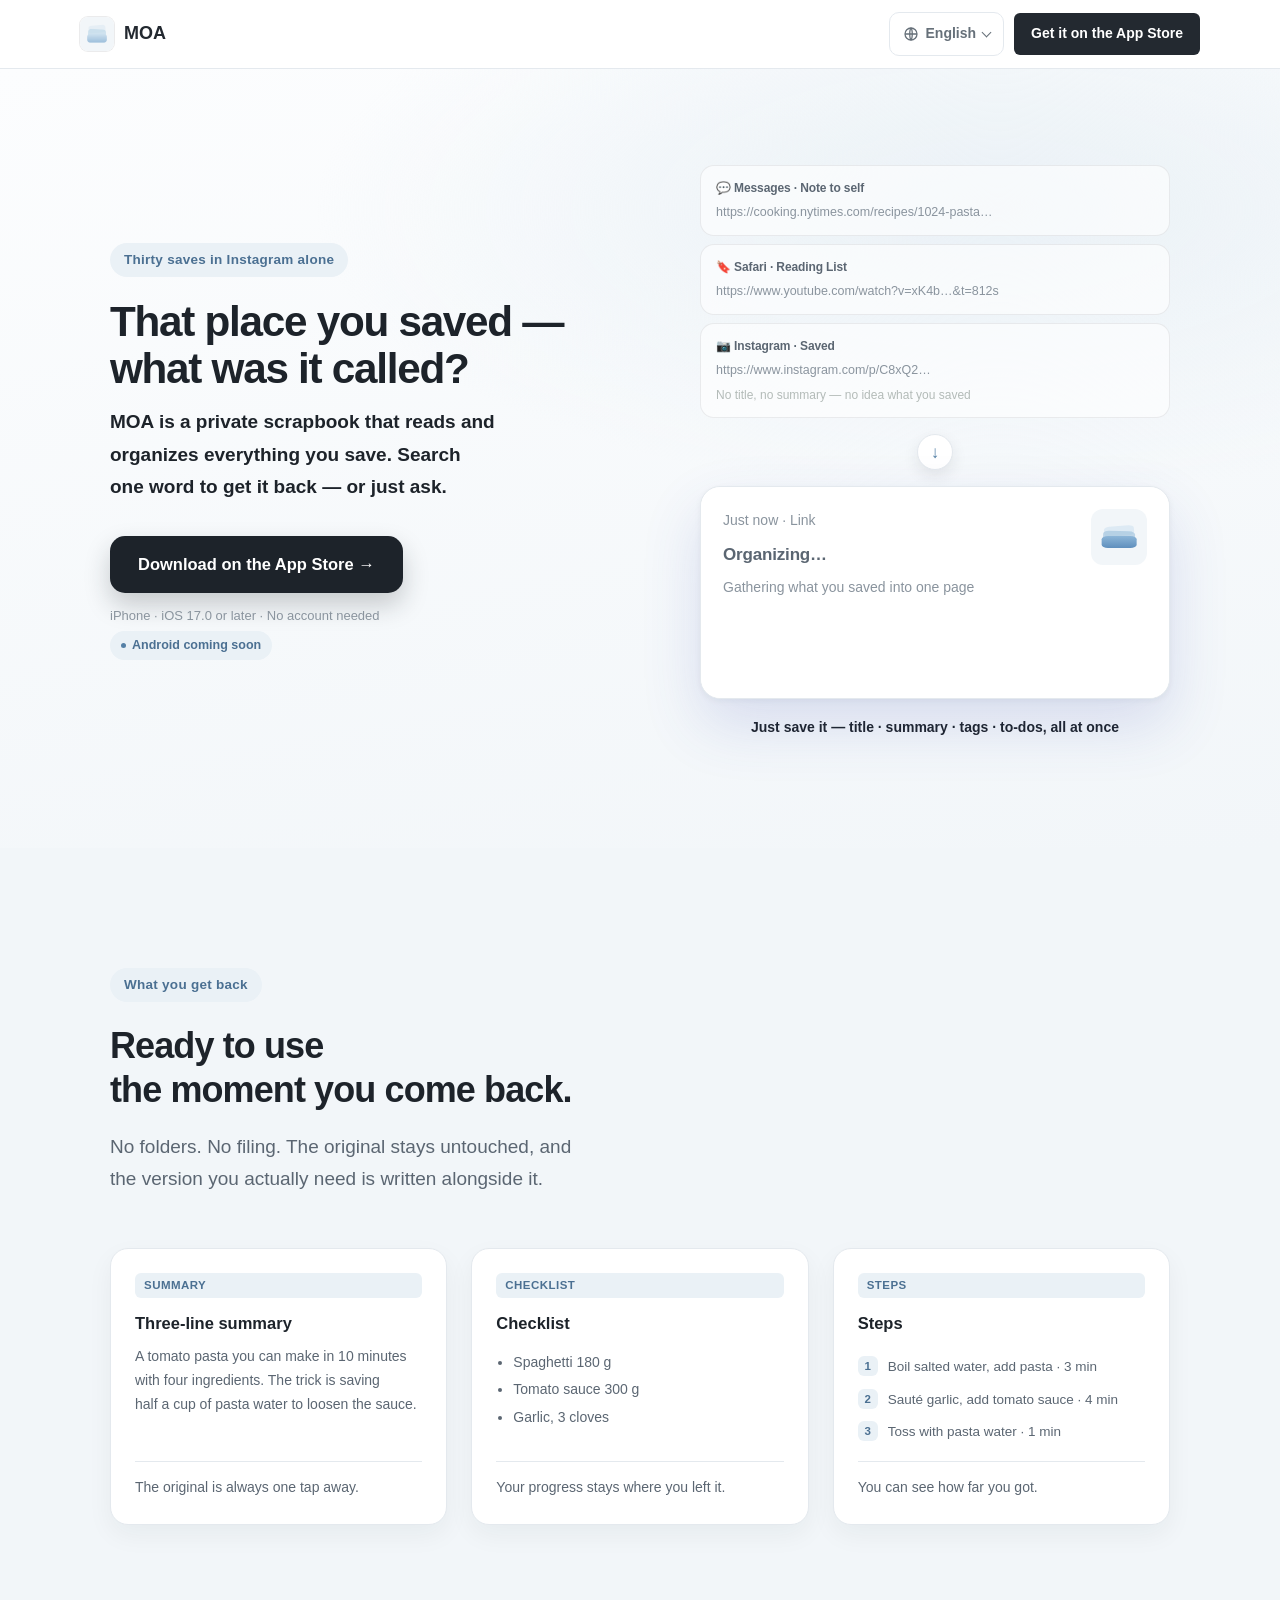
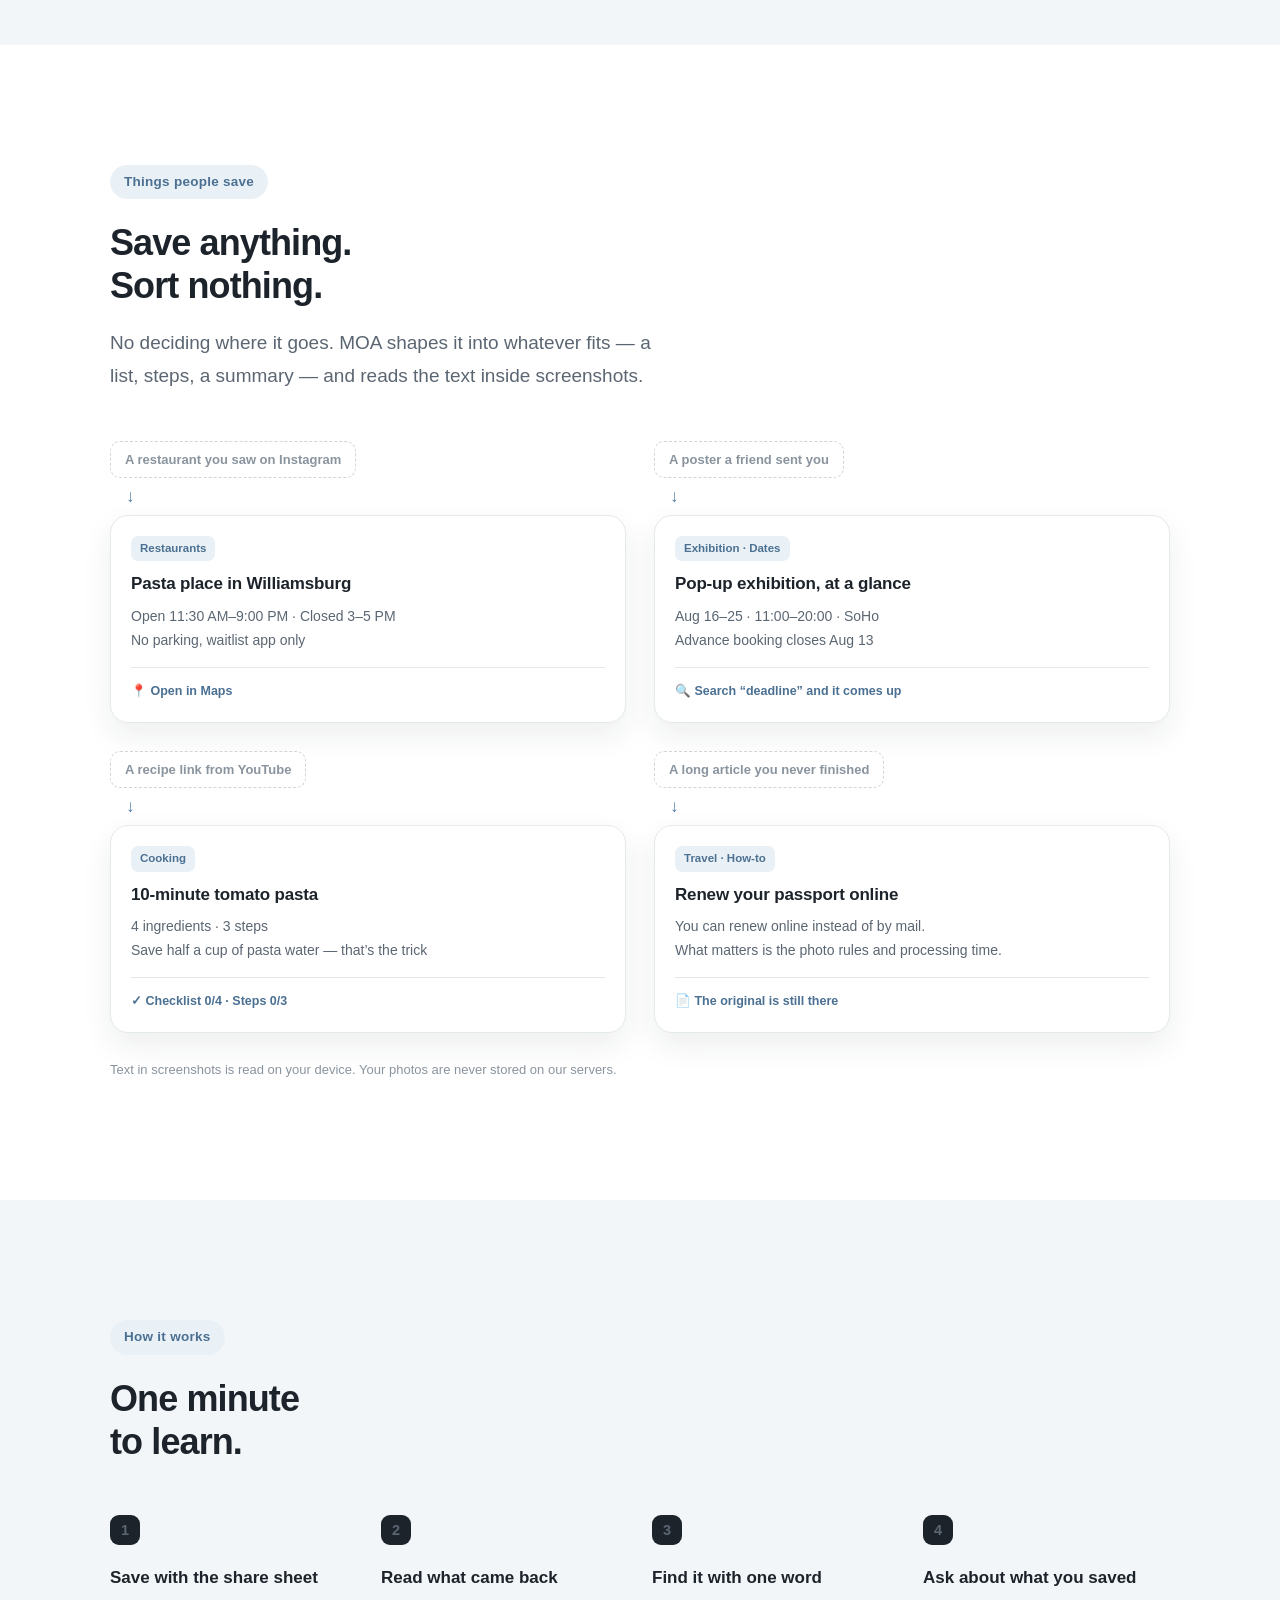
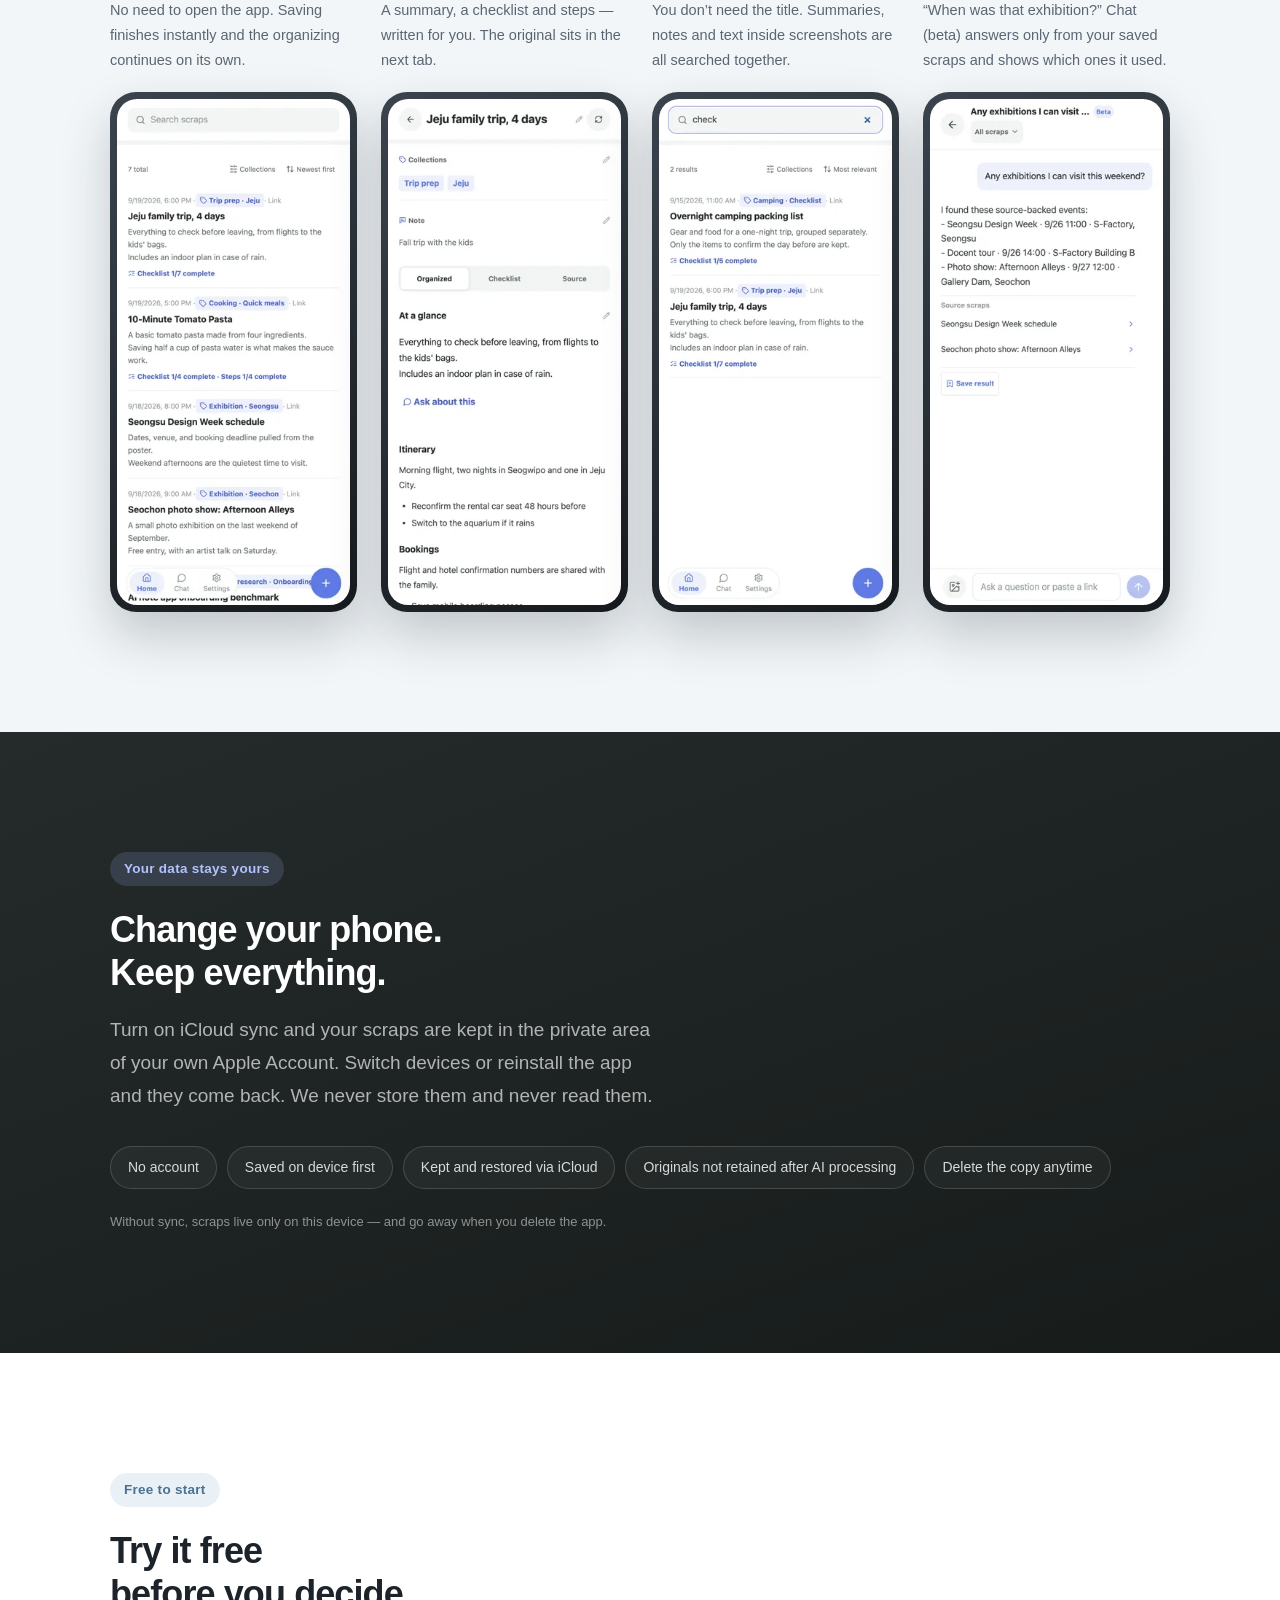
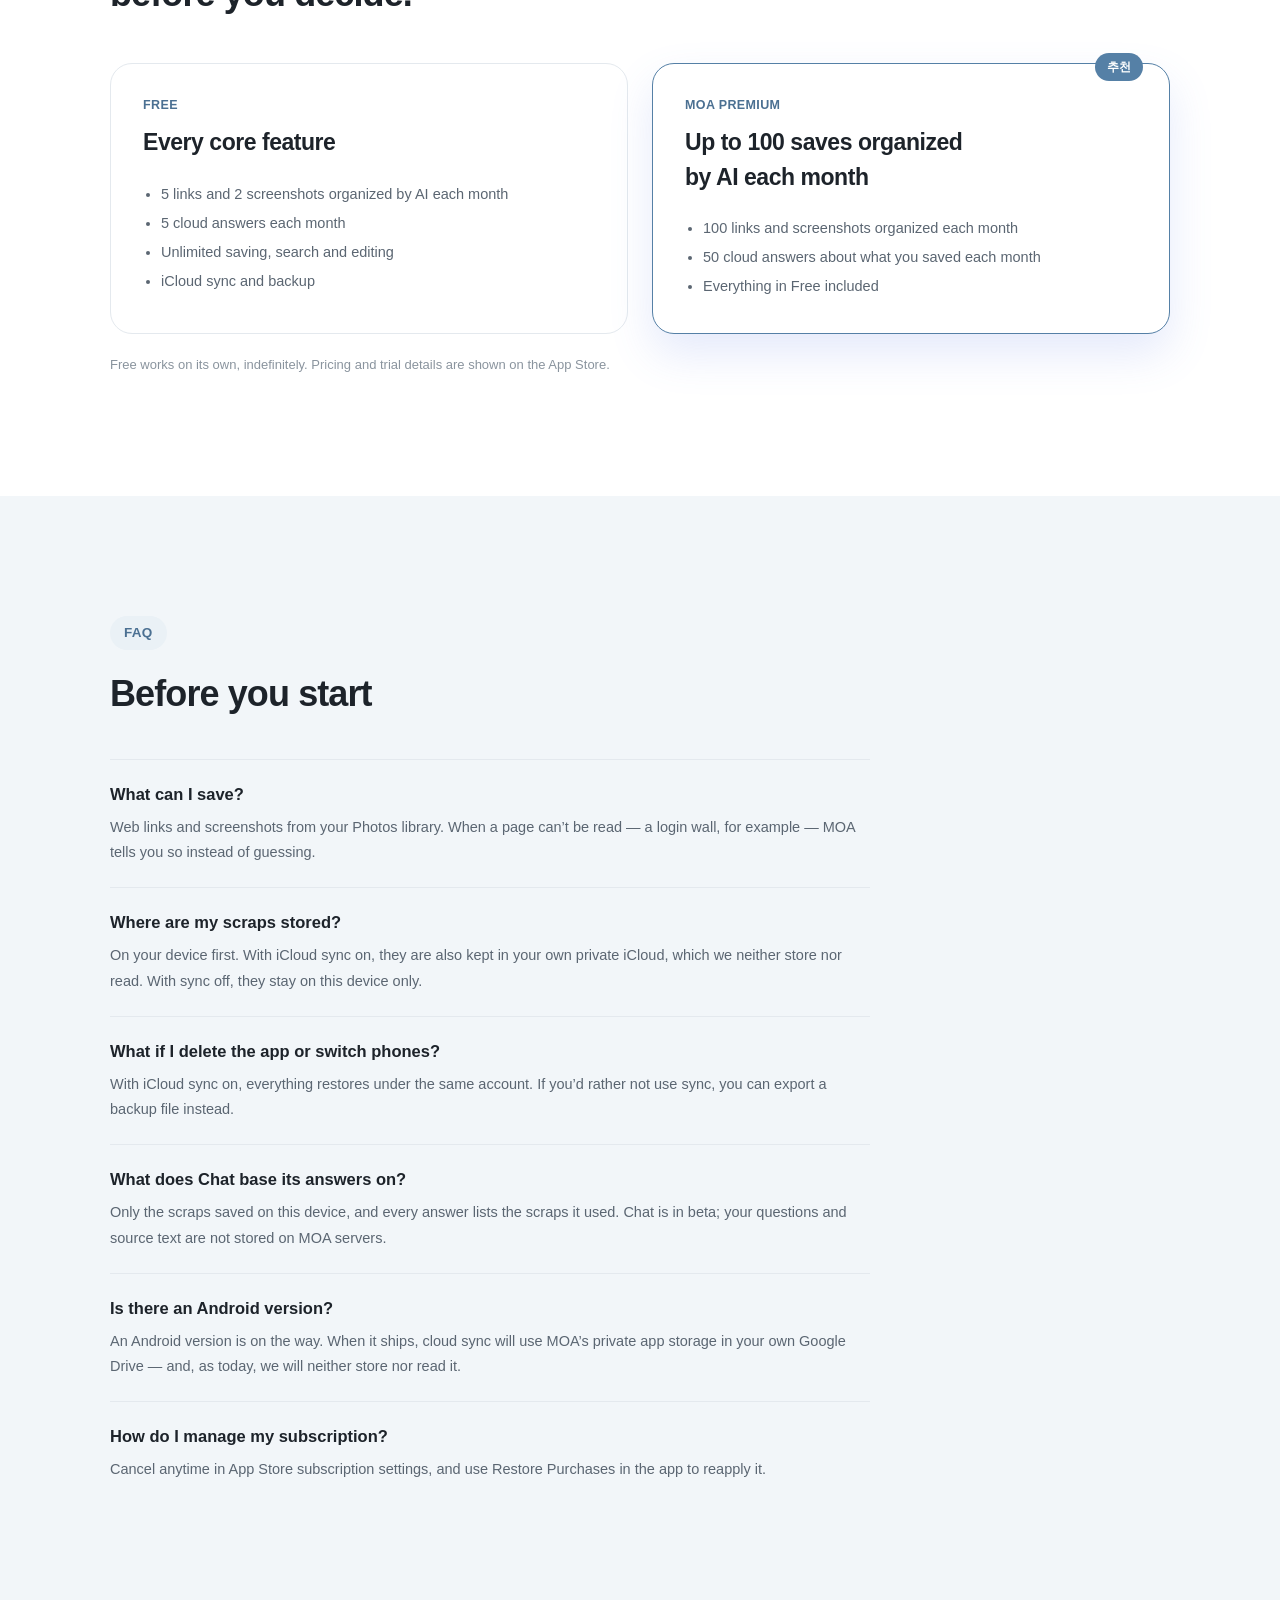
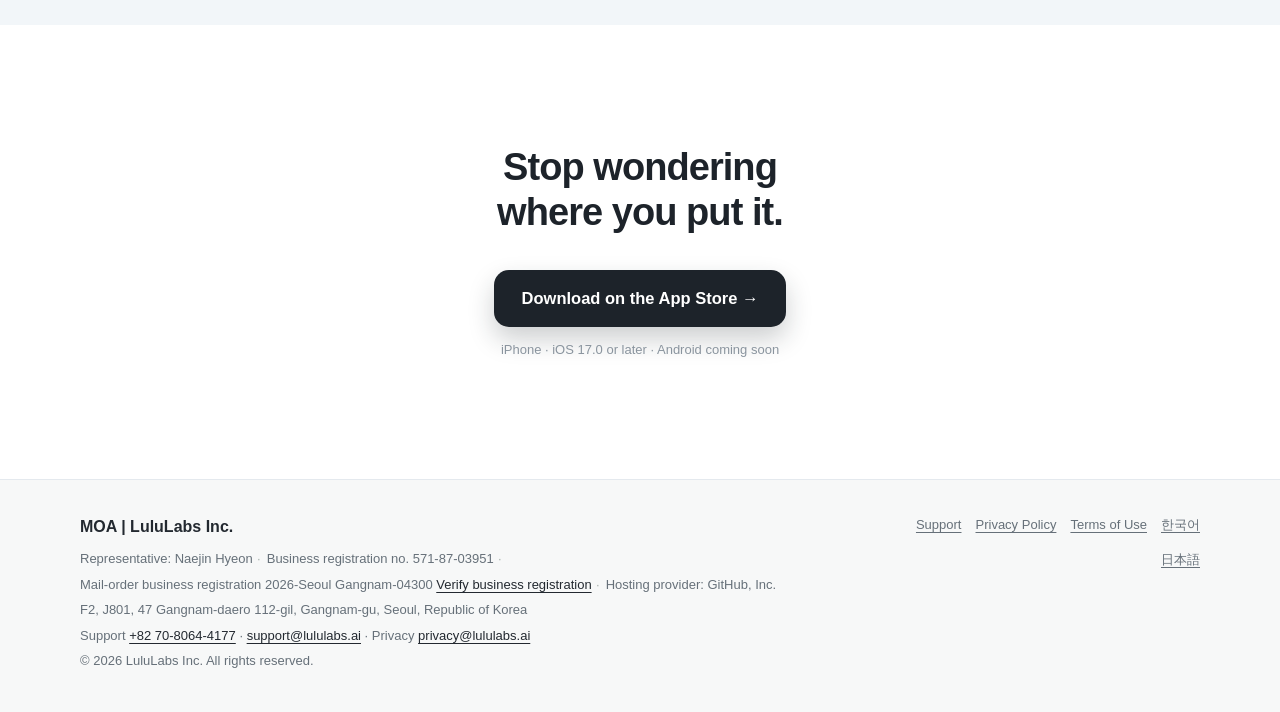
==== commit 4e9e9450: "첫 화면 카드: 정리 중 → 완성 장면을 썸네일 자리에서 재생 화살표는 원래대로 두고, 앱에서 정리 장면이 나오는 자리(카드 썸네일)와 같은 위치에서 종이가 쌓인 뒤 완성 카드로 " ====
--- a/en/index.html
+++ b/en/index.html
@@ -34,7 +34,7 @@
     />
     <meta name="twitter:image" content="https://lululabs-dev.github.io/moa-app/assets/moa-og-en.png" />
     <link rel="icon" href="../assets/moa-app-icon.png" />
-    <link rel="stylesheet" href="../styles.css?v=20260927c" />
+    <link rel="stylesheet" href="../styles.css?v=20260927e" />
     <script type="application/ld+json">
       {
         "@context": "https://schema.org",
@@ -104,6 +104,7 @@
         </div>
       <div class="joint" aria-hidden="true"><span>↓</span></div>
       <div class="after after--hero">
+          <div class="proc" aria-hidden="true"><div class="after__row"><div class="after__body"><p class="after__meta">Just now · Link</p><h4>Organizing…</h4><p>Gathering what you saved into one page</p></div><div class="thumb thumb--proc"><span class="pile"><i class="ps ps1"></i><i class="ps ps2"></i><i class="ps ps3"></i></span></div></div></div>
           <div class="after__row">
             <div class="after__body">
               <p class="after__meta">Aug&nbsp;1 · Screenshot <span class="tag">Exhibition</span></p>
--- a/styles.css
+++ b/styles.css
@@ -194,7 +194,7 @@
   background: var(--paper);
   border: 1px solid var(--line);
   border-radius: 12px;
-  box-shadow: 0 16px 34px rgba(30, 36, 35, 0.14);
+  box-shadow: 0 16px 34px rgba(29, 35, 42, 0.14);
 }
 
 .lang-switch__menu a {
@@ -655,13 +655,13 @@
 .home .hero__grid {display:grid;grid-template-columns:minmax(0,1fr) minmax(0,1fr);gap:48px;align-items:center}
 .home .cta {display:inline-flex;align-items:center;gap:9px;margin-top:32px;padding:16px 28px;border-radius:15px;
   background:var(--brand);color:#fff;font-size:16.5px;font-weight:700;text-decoration:none;
-  box-shadow:0 12px 26px rgba(30,36,35,.22)}
+  box-shadow:0 12px 26px rgba(29,35,42,.22)}
 .home .req {margin-top:13px;font-size:13px;color:var(--ink-3)}
 .home .raw__u {font-size:12.5px;color:var(--ink-3);word-break:break-all;line-height:1.5}
 .home .raw__u {overflow-wrap:anywhere}
 .home .raw__n {margin-top:7px;font-size:12px;color:#b3bbb8}
 .home .after {background:#fff;border:1px solid var(--line);border-radius:var(--r);padding:20px;
-  box-shadow:0 20px 44px rgba(30,36,35,.1)}
+  box-shadow:0 20px 44px rgba(29,35,42,.1)}
 .home .tags {display:flex;gap:6px;flex-wrap:wrap;margin-bottom:10px}
 .home .tag {font-size:11.5px;font-weight:700;padding:4px 9px;border-radius:7px;background:var(--accent-soft);color:var(--accent-2)}
 .home .after h4 {font-size:17px;font-weight:800;margin-bottom:8px;letter-spacing:-.01em}
@@ -675,16 +675,35 @@
 
 /* 결과 카드(첫 화면) — 실제 앱 카드 형태 */
 .home .after--hero {position:relative;padding:22px;border-radius:20px;
-  box-shadow:0 26px 60px rgba(63,82,181,.16), 0 2px 6px rgba(30,36,35,.05)}
+  box-shadow:0 26px 60px rgba(63,82,181,.16), 0 2px 6px rgba(29,35,42,.05)}
 .home .after--hero::before {content:"";position:absolute;inset:-14px;z-index:-1;border-radius:30px;
   background:radial-gradient(60% 70% at 50% 40%, rgba(95,122,229,.16), transparent 72%)}
 .home .after__row {display:flex;gap:14px;align-items:flex-start}
+/* 첫 화면 카드: 앱과 같은 순간을 보여준다 — '정리하고 있어요' 상태에서 썸네일 자리에 종이가 쌓이고,
+   다 쌓이면 완성된 카드가 드러난다. 한 바퀴 7.2초. 앱 아이콘(B)이 이 장면의 마지막 모양이다. */
+.home .after--hero .proc{position:absolute;inset:0;z-index:1;padding:22px;border-radius:20px;background:#fff;
+  animation:moaProc 7.2s ease-in-out infinite}
+.home .after--hero .proc .after__meta{margin-bottom:9px}
+.home .after--hero .proc h4{color:var(--ink-2);font-weight:700}
+.home .after--hero .proc p{color:var(--ink-3)}
+.home .thumb.thumb--proc{background:#f2f6f9;display:grid;place-items:center;padding:0}
+.home .thumb.thumb--proc .pile{position:relative;width:62%;aspect-ratio:1/.62}
+.home .thumb.thumb--proc .ps{position:absolute;left:50%;border-radius:18%/28%}
+.home .thumb.thumb--proc .ps1{width:86%;height:48%;top:0;background:#bcd6e9;opacity:.38;transform:translate(-50%,0) rotate(-5deg);animation:moaP1 7.2s cubic-bezier(.2,.85,.3,1) infinite}
+.home .thumb.thumb--proc .ps2{width:92%;height:50%;top:22%;background:#9fc2de;opacity:.62;transform:translate(-50%,0) rotate(2deg);animation:moaP2 7.2s cubic-bezier(.2,.85,.3,1) infinite}
+.home .thumb.thumb--proc .ps3{width:100%;height:56%;top:44%;background:linear-gradient(180deg,#8db6d8,#5f8fbd);transform:translate(-50%,0);animation:moaP3 7.2s cubic-bezier(.2,.85,.3,1) infinite}
+@keyframes moaProc{0%,44%{opacity:1}52%,92%{opacity:0}98%,100%{opacity:1}}
+@keyframes moaP1{0%{transform:translate(-50%,-70%) rotate(-14deg);opacity:0}14%,90%{transform:translate(-50%,0) rotate(-5deg);opacity:.38}100%{transform:translate(-50%,-70%) rotate(-14deg);opacity:0}}
+@keyframes moaP2{0%,5%{transform:translate(-50%,-70%) rotate(8deg);opacity:0}19%,90%{transform:translate(-50%,0) rotate(2deg);opacity:.62}100%{transform:translate(-50%,-70%) rotate(8deg);opacity:0}}
+@keyframes moaP3{0%,10%{transform:translate(-50%,-70%);opacity:0}24%,90%{transform:translate(-50%,0);opacity:1}100%{transform:translate(-50%,-70%);opacity:0}}
+@media (prefers-reduced-motion: reduce){ .home .after--hero .proc{display:none} }
+
 .home .after__body {flex:1;min-width:0}
 .home .after__meta {font-size:12px;color:var(--ink-3);margin-bottom:9px;display:flex;align-items:center;gap:5px;flex-wrap:wrap;white-space:nowrap}
 .home .after__meta .tag {margin:0}
 .home .thumb {flex:0 0 56px;height:56px;border-radius:12px;overflow:hidden;padding:8px 7px;
-  background:linear-gradient(150deg,#232a29,#121716);display:flex;flex-direction:column;gap:3px}
-.home .thumb__k {font-size:5.5px;letter-spacing:.08em;color:#9fb2ff;font-weight:800}
+  background:linear-gradient(150deg,#1f262d,#11161b);display:flex;flex-direction:column;gap:3px}
+.home .thumb__k {font-size:5.5px;letter-spacing:.08em;color:#98b9d6;font-weight:800}
 .home .thumb__d {font-size:9px;color:#fff;font-weight:800;line-height:1}
 .home .thumb__l {height:2.5px;border-radius:2px;background:rgba(255,255,255,.26);margin-top:2px}
 .home .thumb__l--s {width:60%}
@@ -692,7 +711,7 @@
 /* 증거 3장 */
 .home .grid3 {display:grid;grid-template-columns:repeat(3,1fr);gap:24px;margin-top:52px}
 .home .card {background:#fff;border:1px solid var(--line);border-radius:var(--r);padding:24px;
-  box-shadow:0 10px 26px rgba(30,36,35,.05);display:flex;flex-direction:column}
+  box-shadow:0 10px 26px rgba(29,35,42,.05);display:flex;flex-direction:column}
 .home .card__k {display:inline-block;font-size:11.5px;font-weight:800;letter-spacing:.04em;color:var(--accent-2);
   background:var(--accent-soft);padding:4px 9px;border-radius:6px;margin-bottom:13px}
 .home .card h3 {font-size:16.5px;font-weight:800;margin-bottom:9px}
@@ -707,12 +726,12 @@
 /* 캡처 OCR */
 .home .ocr {display:grid;grid-template-columns:.85fr 52px 1fr;gap:6px;align-items:center;margin-top:52px}
 .home .poster {border-radius:var(--r);padding:30px;}
-.home .poster {background:linear-gradient(150deg,#232a29,#121716);color:#fff;box-shadow:0 20px 44px rgba(30,36,35,.2)}
+.home .poster {background:linear-gradient(150deg,#232a29,#121716);color:#fff;box-shadow:0 20px 44px rgba(29,35,42,.2)}
 .home .poster .k {font-size:11.5px;letter-spacing:.16em;color:#9fb2ff;font-weight:800}
 .home .poster .t {font-size:34px;font-weight:850;margin:12px 0 18px;line-height:1.1;letter-spacing:-.02em}
 .home .poster .l {font-size:13.5px;color:rgba(255,255,255,.6);line-height:2}
 .home .searchbar {display:flex;align-items:center;gap:9px;margin-top:16px;background:#fff;border:1px solid var(--line);
-  border-radius:12px;padding:11px 14px;font-size:14px;color:var(--ink-2);box-shadow:0 6px 16px rgba(30,36,35,.06)}
+  border-radius:12px;padding:11px 14px;font-size:14px;color:var(--ink-2);box-shadow:0 6px 16px rgba(29,35,42,.06)}
 .home .searchbar .q {font-weight:700;color:var(--ink)}
 
 /* 실제 화면 */
@@ -737,7 +756,7 @@
 .home .chip--src {display:inline-block;font-size:13px;font-weight:700;padding:8px 14px;border-radius:10px;
   background:#fff;border:1px dashed #cfd6d3;color:var(--ink-3)}
 .home .case__arrow {margin:0 0 10px 16px;color:var(--accent);font-size:17px;font-weight:800;line-height:1}
-.home .cases .after {box-shadow:0 12px 30px rgba(30,36,35,.08)}
+.home .cases .after {box-shadow:0 12px 30px rgba(29,35,42,.08)}
 
 /* 쓰는 순서 */
 .home .shot__n {width:30px;height:30px;border-radius:9px;background:var(--brand);color:#fff;
@@ -908,7 +927,7 @@
    층은 넷, 간격은 16px 하나. 라벨·부가 문구는 시안에서 제외됐다. */
 .home .demo{display:flex;flex-direction:column;gap:16px;max-width:470px;justify-self:end;width:100%}
 .home .demo .stack{display:flex;flex-direction:column;gap:8px}
-.home .demo .stack .raw{background:rgba(255,255,255,.6);border:1px solid rgba(30,36,35,.08);
+.home .demo .stack .raw{background:rgba(255,255,255,.6);border:1px solid rgba(29,35,42,.08);
   border-radius:14px;padding:13px 15px}
 .home .demo .raw__src{font-size:12px;font-weight:800;color:var(--ink-2);margin-bottom:6px;letter-spacing:-.01em}
 .home .demo .raw__u{font-size:12.5px;color:var(--ink-3);line-height:1.5;
@@ -917,7 +936,7 @@
 .home .joint{display:flex;justify-content:center}
 .home .joint span{width:36px;height:36px;border-radius:50%;background:#fff;border:1px solid var(--line);
   display:flex;align-items:center;justify-content:center;color:var(--accent);font-size:17px;font-weight:800;
-  box-shadow:0 6px 16px rgba(30,36,35,.09)}
+  box-shadow:0 6px 16px rgba(29,35,42,.09)}
 .home .demo .after--hero{width:100%}
 .home .demo .afterhint{margin-top:2px;font-size:14px;font-weight:750;color:var(--ink);text-align:center}
 
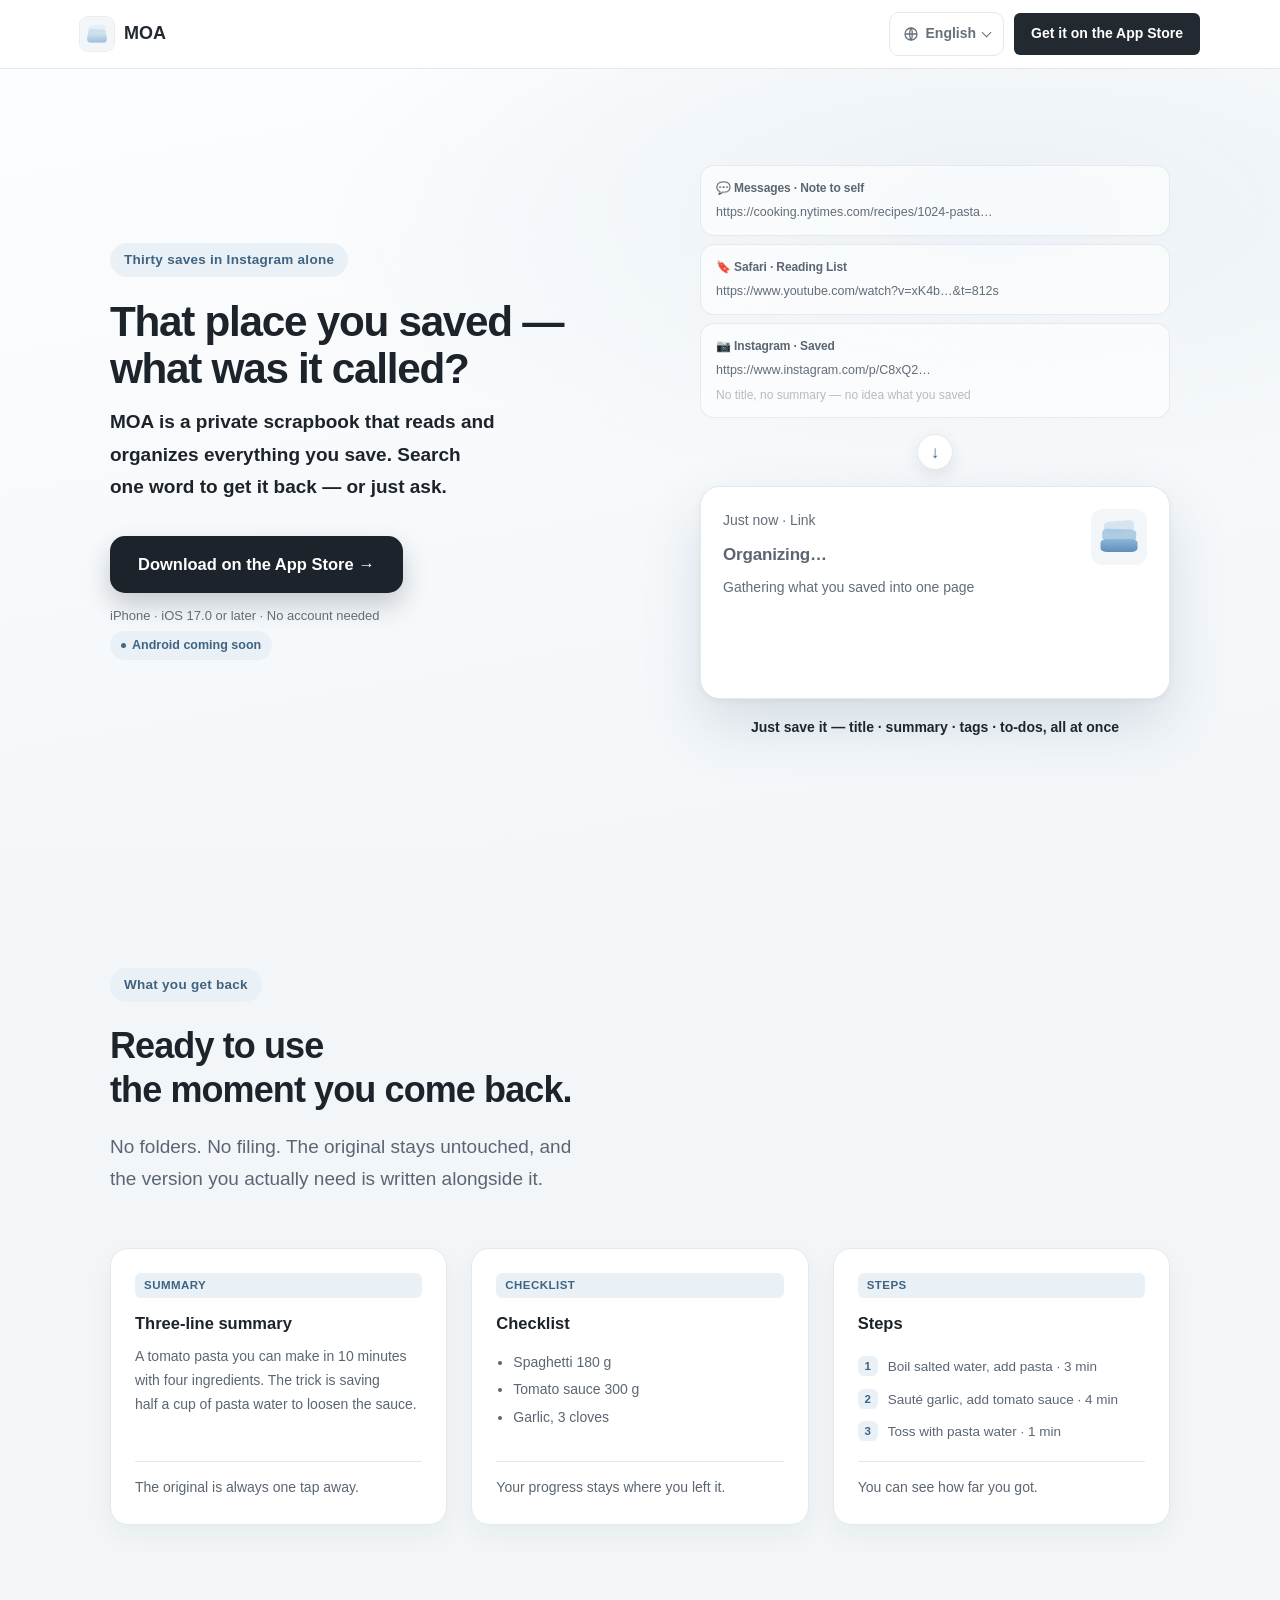
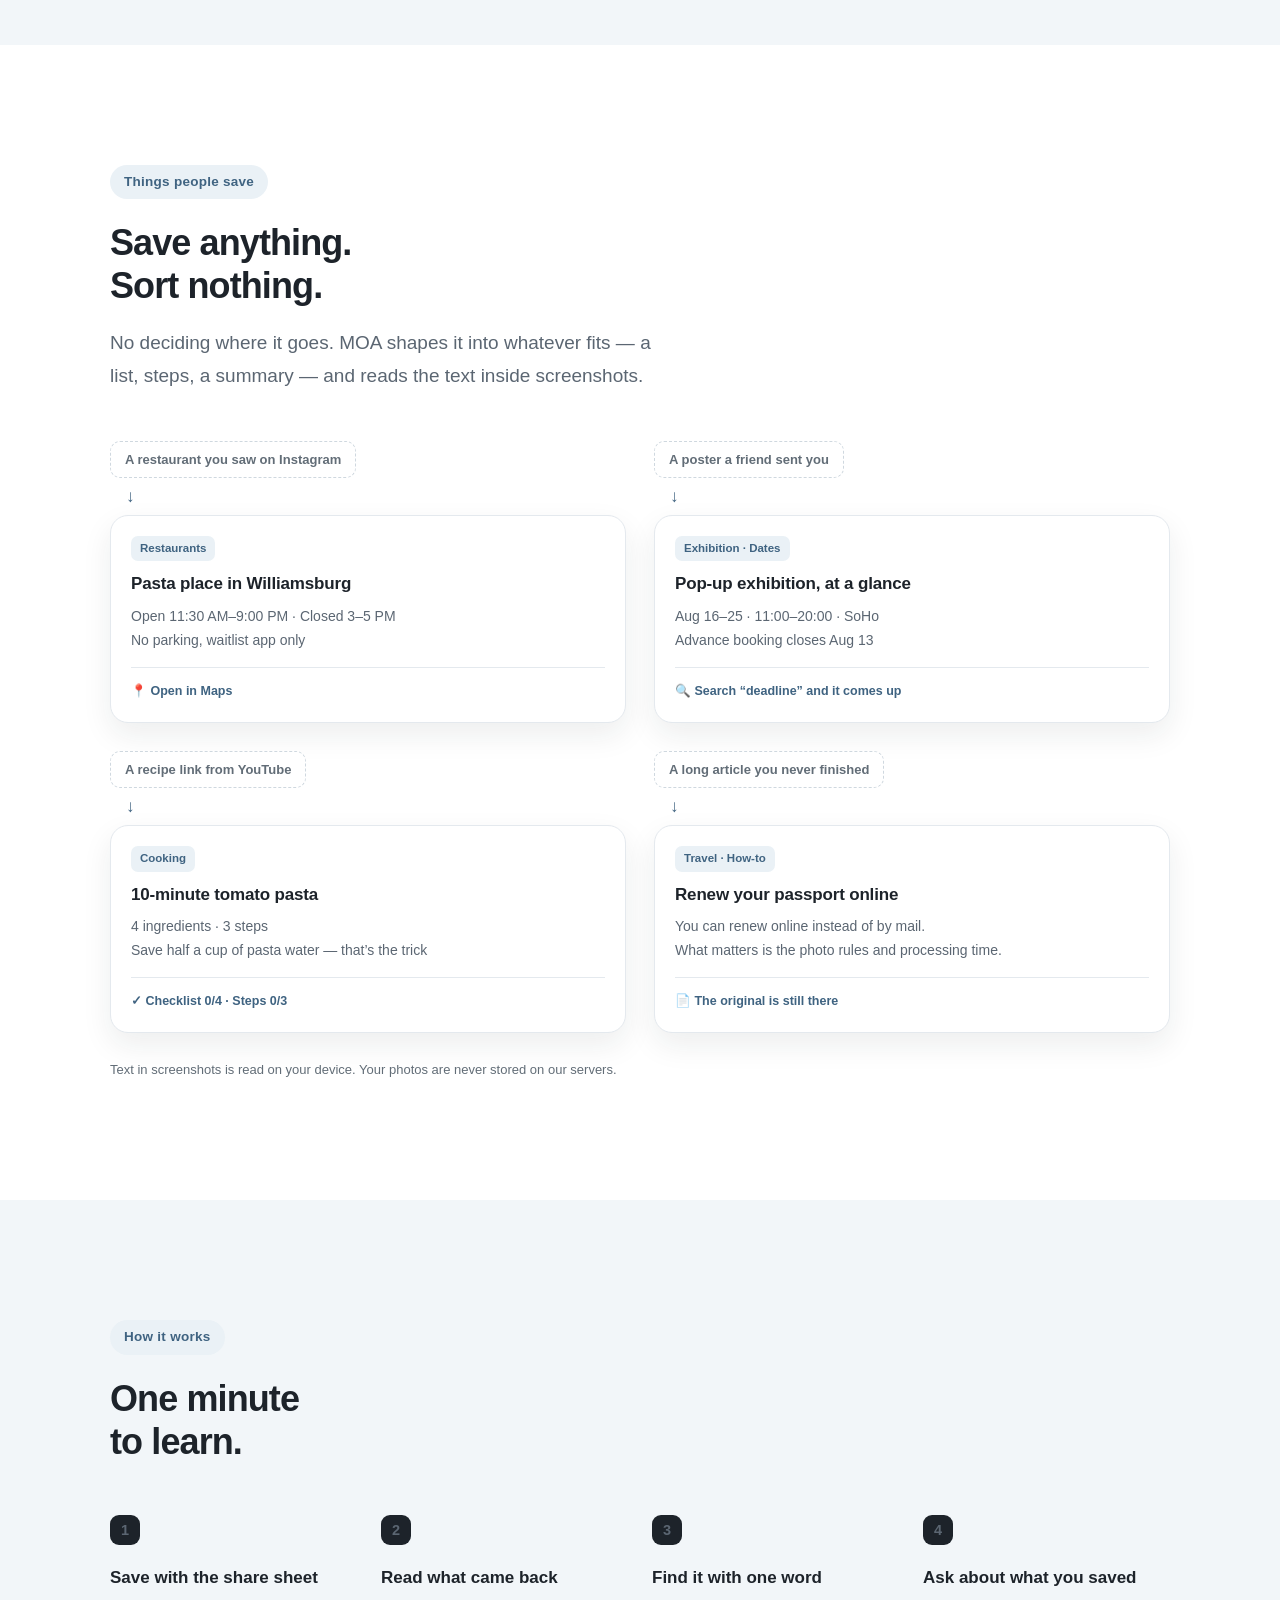
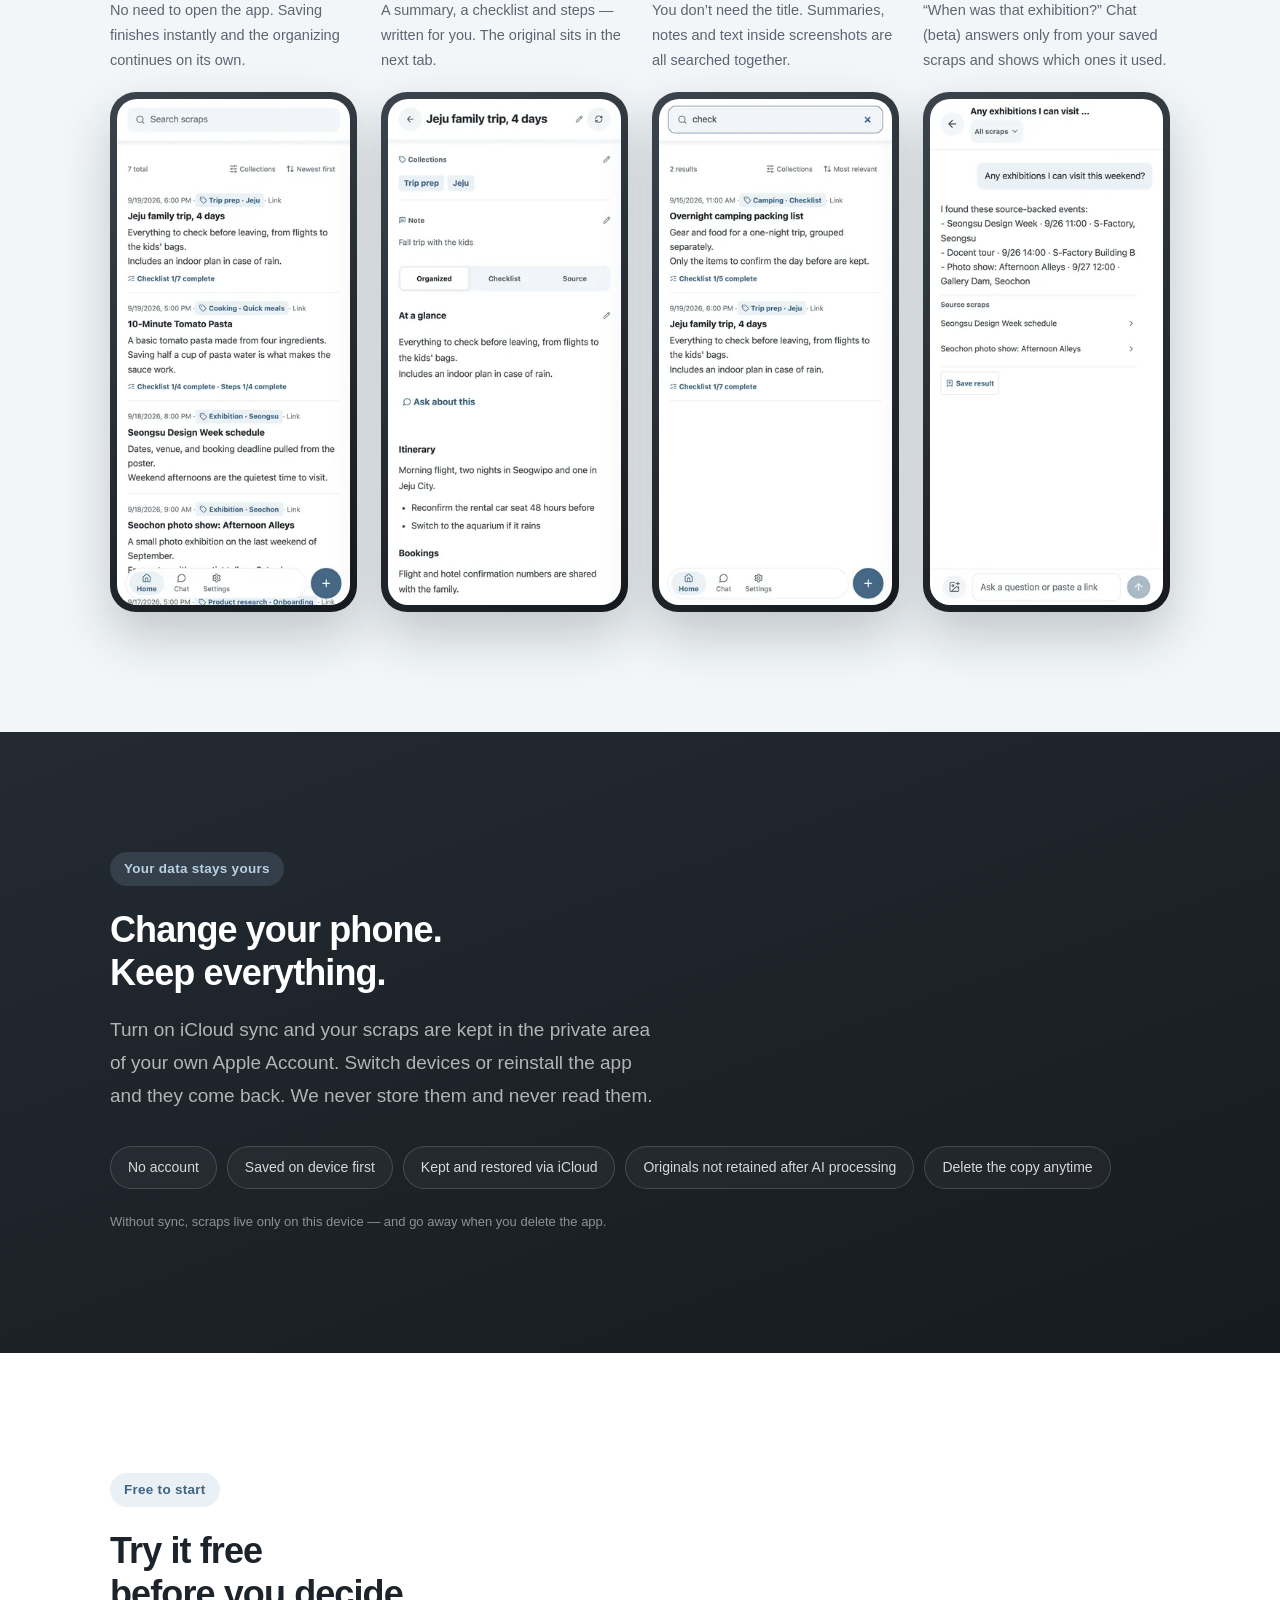
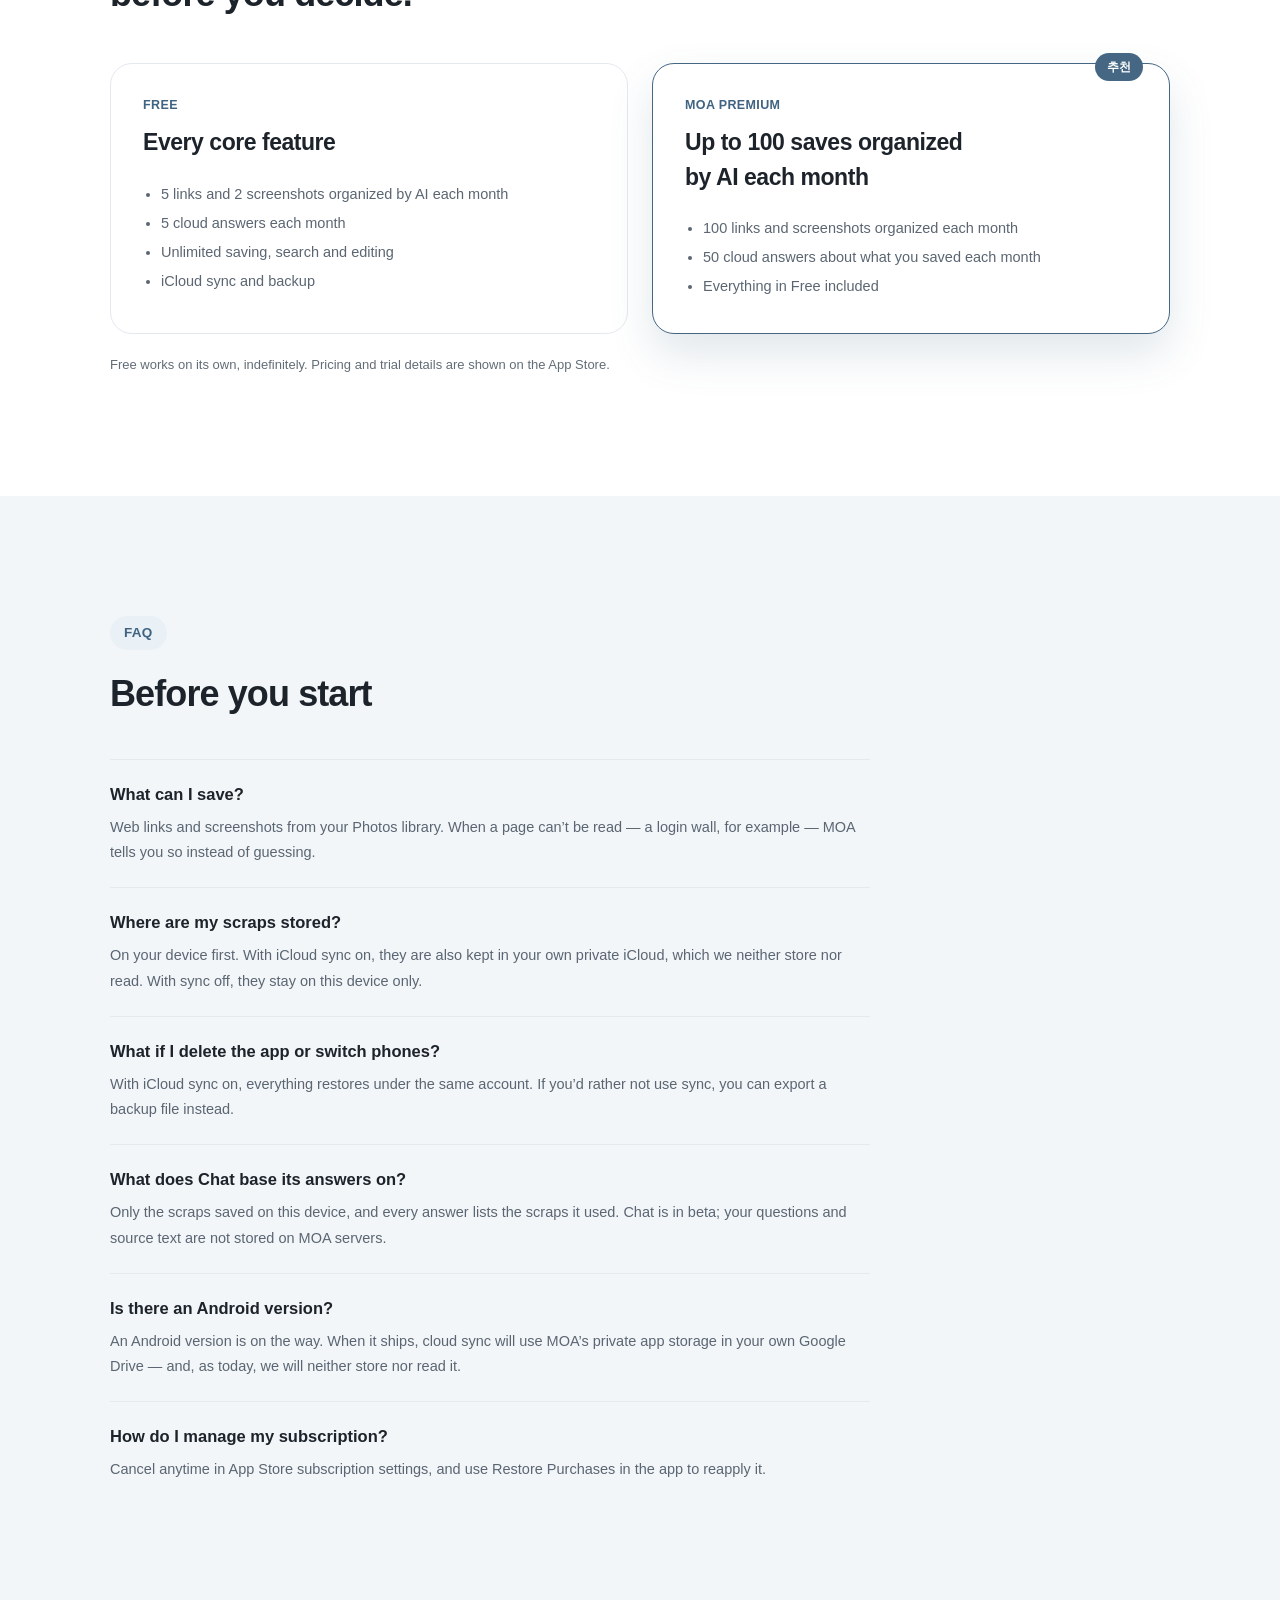
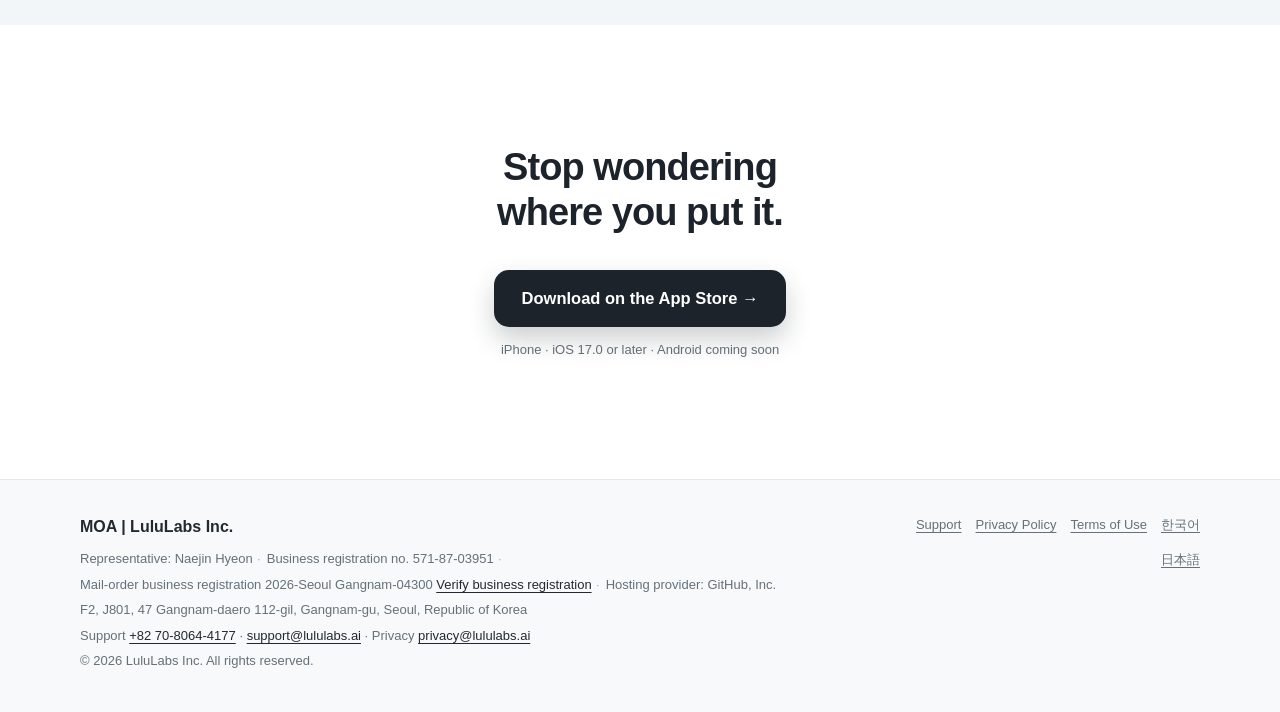
==== commit 54d6dbbb: "홈페이지: 앱 최종 색·새 화면 사진으로 맞춤 - 강조색을 앱 PR #201 값(#456784 / #3f6381)으로, 흐린 글자(#626d77)는   흰 바탕 대비 4.5:1 이" ====
--- a/en/index.html
+++ b/en/index.html
@@ -34,7 +34,7 @@
     />
     <meta name="twitter:image" content="https://lululabs-dev.github.io/moa-app/assets/moa-og-en.png" />
     <link rel="icon" href="../assets/moa-app-icon.png" />
-    <link rel="stylesheet" href="../styles.css?v=20260927e" />
+    <link rel="stylesheet" href="../styles.css?v=20260927h" />
     <script type="application/ld+json">
       {
         "@context": "https://schema.org",
@@ -225,8 +225,8 @@
         <strong>Save with the share sheet</strong>
         <p>No need to open the app. Saving finishes instantly and the organizing continues on its own.</p>
         <div class="frame"><picture>
-              <source type="image/webp" srcset="../assets/moa-home-en@1x.webp?v=20260925 320w, ../assets/moa-home-en@2x.webp?v=20260925 640w" sizes="(max-width: 820px) 88vw, 260px" />
-              <img src="../assets/moa-home-en@2x.png?v=20260925" width="640" height="1387" alt="Saved scraps shown as a list with tags and summaries in MOA" decoding="async" fetchpriority="high" />
+              <source type="image/webp" srcset="../assets/moa-home-en@1x.webp?v=20260927 320w, ../assets/moa-home-en@2x.webp?v=20260927 640w" sizes="(max-width: 820px) 88vw, 260px" />
+              <img src="../assets/moa-home-en@2x.png?v=20260927" width="640" height="1387" alt="Saved scraps shown as a list with tags and summaries in MOA" decoding="async" fetchpriority="high" />
             </picture></div>
       </div>
       <div class="shot">
@@ -234,8 +234,8 @@
         <strong>Read what came back</strong>
         <p>A summary, a checklist and steps — written for you. The original sits in the next tab.</p>
         <div class="frame"><picture>
-              <source type="image/webp" srcset="../assets/moa-detail-en@1x.webp?v=20260925 320w, ../assets/moa-detail-en@2x.webp?v=20260925 640w" sizes="(max-width: 820px) 88vw, 260px" />
-              <img src="../assets/moa-detail-en@2x.png?v=20260925" width="640" height="1387" alt="MOA detail screen showing the summary next to the original" loading="lazy" decoding="async" />
+              <source type="image/webp" srcset="../assets/moa-detail-en@1x.webp?v=20260927 320w, ../assets/moa-detail-en@2x.webp?v=20260927 640w" sizes="(max-width: 820px) 88vw, 260px" />
+              <img src="../assets/moa-detail-en@2x.png?v=20260927" width="640" height="1387" alt="MOA detail screen showing the summary next to the original" loading="lazy" decoding="async" />
             </picture></div>
       </div>
       <div class="shot">
@@ -243,8 +243,8 @@
         <strong>Find it with one word</strong>
         <p>You don’t need the title. Summaries, notes and text inside screenshots are all searched together.</p>
         <div class="frame"><picture>
-              <source type="image/webp" srcset="../assets/moa-search-en@1x.webp?v=20260925 320w, ../assets/moa-search-en@2x.webp?v=20260925 640w" sizes="(max-width: 820px) 88vw, 260px" />
-              <img src="../assets/moa-search-en@2x.png?v=20260925" width="640" height="1387" alt="MOA search results for a single keyword" loading="lazy" decoding="async" />
+              <source type="image/webp" srcset="../assets/moa-search-en@1x.webp?v=20260927 320w, ../assets/moa-search-en@2x.webp?v=20260927 640w" sizes="(max-width: 820px) 88vw, 260px" />
+              <img src="../assets/moa-search-en@2x.png?v=20260927" width="640" height="1387" alt="MOA search results for a single keyword" loading="lazy" decoding="async" />
             </picture></div>
       </div>
       <div class="shot">
@@ -252,8 +252,8 @@
         <strong>Ask about what you saved</strong>
         <p>“When was that exhibition?” Chat (beta) answers only from your saved scraps and shows which ones it used.</p>
         <div class="frame"><picture>
-              <source type="image/webp" srcset="../assets/moa-chat-en@1x.webp?v=20260925 320w, ../assets/moa-chat-en@2x.webp?v=20260925 640w" sizes="(max-width: 820px) 88vw, 260px" />
-              <img src="../assets/moa-chat-en@2x.png?v=20260925" width="640" height="1387" alt="MOA chat answering from saved scraps" loading="lazy" decoding="async" />
+              <source type="image/webp" srcset="../assets/moa-chat-en@1x.webp?v=20260927 320w, ../assets/moa-chat-en@2x.webp?v=20260927 640w" sizes="(max-width: 820px) 88vw, 260px" />
+              <img src="../assets/moa-chat-en@2x.png?v=20260927" width="640" height="1387" alt="MOA chat answering from saved scraps" loading="lazy" decoding="async" />
             </picture></div>
       </div>
     </div>
--- a/styles.css
+++ b/styles.css
@@ -7,8 +7,8 @@
   --surface: #f1f5f8;
   --brand: #232930;
   --brand-strong: #161a1e;
-  --accent: #5580a6;
-  --accent-text: #4b7092; /* 본문·링크용. 흰 배경 대비 5.2:1 (AA) */
+  --accent: #456784;
+  --accent-text: #3f6381; /* 본문·링크용. 앱 accent-2와 같음, 흰 배경 대비 6.3:1 */
   --accent-light: #98b9d6;
   --accent-soft: #eaf1f6;
   --page-width: 1120px;
@@ -346,7 +346,7 @@
 
 .document p,
 .document li {
-  color: #4c5552;
+  color: #4c5560;
 }
 
 .document ul,
@@ -381,7 +381,7 @@
   margin-top: 42px;
   padding: 26px;
   background: var(--accent-soft);
-  border: 1px solid #dce2fa;
+  border: 1px solid #d6e3ed;
   border-radius: 8px;
 }
 
@@ -419,7 +419,7 @@
 .site-footer {
   padding: 34px 0 40px;
   color: var(--muted);
-  background: #f7f8f8;
+  background: #f7f9fa;
   border-top: 1px solid var(--line);
 }
 
@@ -451,7 +451,7 @@
 .business-disclosure__details span:not(:last-child)::after {
   position: absolute;
   right: -8px;
-  color: #aab4b0;
+  color: #a9b3bb;
   content: "·";
 }
 
@@ -612,9 +612,9 @@
 
 /* ===== 홈 전용 (main.home 안에서만 적용) ===== */
 .home {
-  --ink: #1d232a; --ink-2: #5b6672; --ink-3: #8a949e;
+  --ink: #1d232a; --ink-2: #5b6672; --ink-3: #626d77;
   --line: #e4e9ee; --paper: #fff; --soft: #f2f6f9;
-  --brand: #1d232a; --accent: #5580a6; --accent-2: #4b7092; --accent-soft: #eaf1f6;
+  --brand: #1d232a; --accent: #456784; --accent-2: #3f6381; --accent-soft: #eaf1f6;
   --r: 18px;
   color: var(--ink);
   line-height: 1.5;
@@ -639,10 +639,10 @@
 /* 헤더 *//* 공통 */
 .home .sec {padding:120px 0}
 .home .sec--soft {background:var(--soft)}
-.home .sec--dark {background:linear-gradient(160deg,#242b2a,#171c1b);color:#fff}
+.home .sec--dark {background:linear-gradient(160deg,#232a31,#161b20);color:#fff}
 .home .eyebrow {display:inline-block;font-size:13.5px;font-weight:700;letter-spacing:.02em;
   padding:7px 14px;border-radius:999px;background:var(--accent-soft);color:var(--accent-2);margin-bottom:22px}
-.home .sec--dark .eyebrow {background:rgba(159,178,255,.16);color:#b3c2ff}
+.home .sec--dark .eyebrow {background:rgba(152,185,214,.16);color:#b8d0e4}
 .home h1 {font-size:clamp(28px, 3.9vw, 54px);font-weight:820;line-height:1.1;letter-spacing:-.03em}
 .home h2 {font-size:40px;font-weight:800;line-height:1.2;letter-spacing:-.025em}
 .home .lede {margin-top:20px;font-size:19px;line-height:1.72;color:var(--ink-2);max-width:34em}
@@ -659,7 +659,7 @@
 .home .req {margin-top:13px;font-size:13px;color:var(--ink-3)}
 .home .raw__u {font-size:12.5px;color:var(--ink-3);word-break:break-all;line-height:1.5}
 .home .raw__u {overflow-wrap:anywhere}
-.home .raw__n {margin-top:7px;font-size:12px;color:#b3bbb8}
+.home .raw__n {margin-top:7px;font-size:12px;color:#b3bcc4}
 .home .after {background:#fff;border:1px solid var(--line);border-radius:var(--r);padding:20px;
   box-shadow:0 20px 44px rgba(29,35,42,.1)}
 .home .tags {display:flex;gap:6px;flex-wrap:wrap;margin-bottom:10px}
@@ -675,9 +675,9 @@
 
 /* 결과 카드(첫 화면) — 실제 앱 카드 형태 */
 .home .after--hero {position:relative;padding:22px;border-radius:20px;
-  box-shadow:0 26px 60px rgba(63,82,181,.16), 0 2px 6px rgba(29,35,42,.05)}
+  box-shadow:0 26px 60px rgba(52,86,118,.16), 0 2px 6px rgba(29,35,42,.05)}
 .home .after--hero::before {content:"";position:absolute;inset:-14px;z-index:-1;border-radius:30px;
-  background:radial-gradient(60% 70% at 50% 40%, rgba(95,122,229,.16), transparent 72%)}
+  background:radial-gradient(60% 70% at 50% 40%, rgba(69,103,132,.16), transparent 72%)}
 .home .after__row {display:flex;gap:14px;align-items:flex-start}
 /* 첫 화면 카드: 앱과 같은 순간을 보여준다 — '정리하고 있어요' 상태에서 썸네일 자리에 종이가 쌓이고,
    다 쌓이면 완성된 카드가 드러난다. 한 바퀴 7.2초. 앱 아이콘(B)이 이 장면의 마지막 모양이다. */
@@ -687,14 +687,14 @@
 .home .after--hero .proc h4{color:var(--ink-2);font-weight:700}
 .home .after--hero .proc p{color:var(--ink-3)}
 .home .thumb.thumb--proc{background:#f2f6f9;display:grid;place-items:center;padding:0}
-.home .thumb.thumb--proc .pile{position:relative;width:62%;aspect-ratio:1/.62}
+.home .thumb.thumb--proc .pile{position:relative;width:66%;aspect-ratio:1/.86}
 .home .thumb.thumb--proc .ps{position:absolute;left:50%;border-radius:18%/28%}
-.home .thumb.thumb--proc .ps1{width:86%;height:48%;top:0;background:#bcd6e9;opacity:.38;transform:translate(-50%,0) rotate(-5deg);animation:moaP1 7.2s cubic-bezier(.2,.85,.3,1) infinite}
-.home .thumb.thumb--proc .ps2{width:92%;height:50%;top:22%;background:#9fc2de;opacity:.62;transform:translate(-50%,0) rotate(2deg);animation:moaP2 7.2s cubic-bezier(.2,.85,.3,1) infinite}
-.home .thumb.thumb--proc .ps3{width:100%;height:56%;top:44%;background:linear-gradient(180deg,#8db6d8,#5f8fbd);transform:translate(-50%,0);animation:moaP3 7.2s cubic-bezier(.2,.85,.3,1) infinite}
+.home .thumb.thumb--proc .ps1{width:82%;height:36%;top:0;background:#bcd6e9;opacity:.55;transform:translate(-50%,0) rotate(-5deg);animation:moaP1 7.2s cubic-bezier(.2,.85,.3,1) infinite}
+.home .thumb.thumb--proc .ps2{width:91%;height:38%;top:25%;background:#9fc2de;opacity:.8;transform:translate(-50%,0) rotate(2deg);animation:moaP2 7.2s cubic-bezier(.2,.85,.3,1) infinite}
+.home .thumb.thumb--proc .ps3{width:100%;height:42%;top:54%;background:linear-gradient(180deg,#8db6d8,#5f8fbd);transform:translate(-50%,0);animation:moaP3 7.2s cubic-bezier(.2,.85,.3,1) infinite}
 @keyframes moaProc{0%,44%{opacity:1}52%,92%{opacity:0}98%,100%{opacity:1}}
-@keyframes moaP1{0%{transform:translate(-50%,-70%) rotate(-14deg);opacity:0}14%,90%{transform:translate(-50%,0) rotate(-5deg);opacity:.38}100%{transform:translate(-50%,-70%) rotate(-14deg);opacity:0}}
-@keyframes moaP2{0%,5%{transform:translate(-50%,-70%) rotate(8deg);opacity:0}19%,90%{transform:translate(-50%,0) rotate(2deg);opacity:.62}100%{transform:translate(-50%,-70%) rotate(8deg);opacity:0}}
+@keyframes moaP1{0%{transform:translate(-50%,-70%) rotate(-14deg);opacity:0}14%,90%{transform:translate(-50%,0) rotate(-5deg);opacity:.55}100%{transform:translate(-50%,-70%) rotate(-14deg);opacity:0}}
+@keyframes moaP2{0%,5%{transform:translate(-50%,-70%) rotate(8deg);opacity:0}19%,90%{transform:translate(-50%,0) rotate(2deg);opacity:.8}100%{transform:translate(-50%,-70%) rotate(8deg);opacity:0}}
 @keyframes moaP3{0%,10%{transform:translate(-50%,-70%);opacity:0}24%,90%{transform:translate(-50%,0);opacity:1}100%{transform:translate(-50%,-70%);opacity:0}}
 @media (prefers-reduced-motion: reduce){ .home .after--hero .proc{display:none} }
 
@@ -726,8 +726,8 @@
 /* 캡처 OCR */
 .home .ocr {display:grid;grid-template-columns:.85fr 52px 1fr;gap:6px;align-items:center;margin-top:52px}
 .home .poster {border-radius:var(--r);padding:30px;}
-.home .poster {background:linear-gradient(150deg,#232a29,#121716);color:#fff;box-shadow:0 20px 44px rgba(29,35,42,.2)}
-.home .poster .k {font-size:11.5px;letter-spacing:.16em;color:#9fb2ff;font-weight:800}
+.home .poster {background:linear-gradient(150deg,#1f262d,#11161b);color:#fff;box-shadow:0 20px 44px rgba(29,35,42,.2)}
+.home .poster .k {font-size:11.5px;letter-spacing:.16em;color:#98b9d6;font-weight:800}
 .home .poster .t {font-size:34px;font-weight:850;margin:12px 0 18px;line-height:1.1;letter-spacing:-.02em}
 .home .poster .l {font-size:13.5px;color:rgba(255,255,255,.6);line-height:2}
 .home .searchbar {display:flex;align-items:center;gap:9px;margin-top:16px;background:#fff;border:1px solid var(--line);
@@ -754,7 +754,7 @@
 .home .cases {display:grid;grid-template-columns:repeat(2,1fr);gap:28px;margin-top:48px}
 .home .case__from {margin-bottom:10px}
 .home .chip--src {display:inline-block;font-size:13px;font-weight:700;padding:8px 14px;border-radius:10px;
-  background:#fff;border:1px dashed #cfd6d3;color:var(--ink-3)}
+  background:#fff;border:1px dashed #cfd8df;color:var(--ink-3)}
 .home .case__arrow {margin:0 0 10px 16px;color:var(--accent);font-size:17px;font-weight:800;line-height:1}
 .home .cases .after {box-shadow:0 12px 30px rgba(29,35,42,.08)}
 
@@ -774,7 +774,7 @@
 /* 요금 */
 .home .plans {display:grid;grid-template-columns:1fr 1fr;gap:24px;margin-top:48px}
 .home .plan {border:1px solid var(--line);border-radius:22px;padding:32px;background:#fff}
-.home .plan--pro {border:1.5px solid var(--accent);box-shadow:0 20px 44px rgba(95,122,229,.16);position:relative}
+.home .plan--pro {border:1.5px solid var(--accent);box-shadow:0 20px 44px rgba(69,103,132,.16);position:relative}
 .home .plan--pro::after {content:"추천";position:absolute;top:-11px;right:26px;background:var(--accent);color:#fff;
   font-size:12px;font-weight:800;padding:5px 12px;border-radius:999px}
 .home .plan__k {font-size:12.5px;font-weight:800;color:var(--accent-2);letter-spacing:.03em}
@@ -932,7 +932,7 @@
 .home .demo .raw__src{font-size:12px;font-weight:800;color:var(--ink-2);margin-bottom:6px;letter-spacing:-.01em}
 .home .demo .raw__u{font-size:12.5px;color:var(--ink-3);line-height:1.5;
   white-space:nowrap;overflow:hidden;text-overflow:ellipsis;overflow-wrap:normal}
-.home .demo .raw__n{margin-top:7px;font-size:12px;color:#b3bbb8}
+.home .demo .raw__n{margin-top:7px;font-size:12px;color:#b3bcc4}
 .home .joint{display:flex;justify-content:center}
 .home .joint span{width:36px;height:36px;border-radius:50%;background:#fff;border:1px solid var(--line);
   display:flex;align-items:center;justify-content:center;color:var(--accent);font-size:17px;font-weight:800;
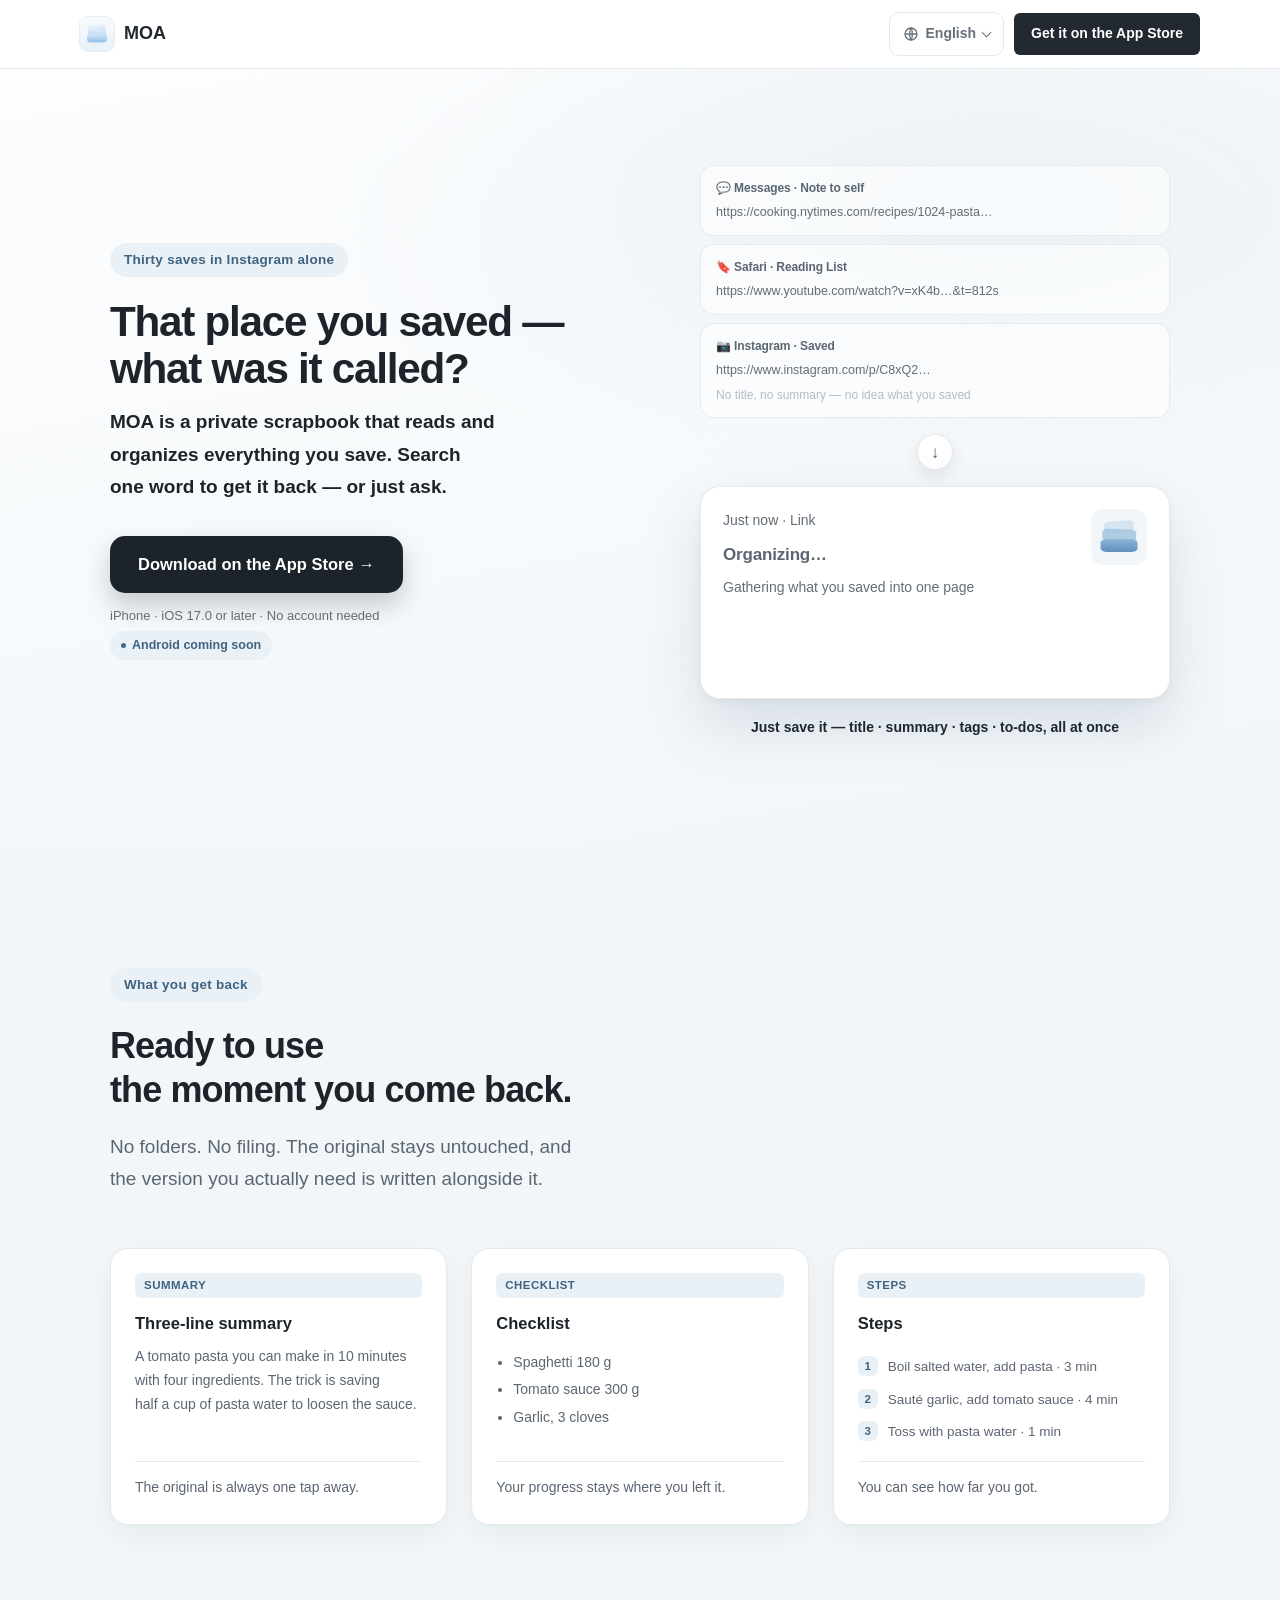
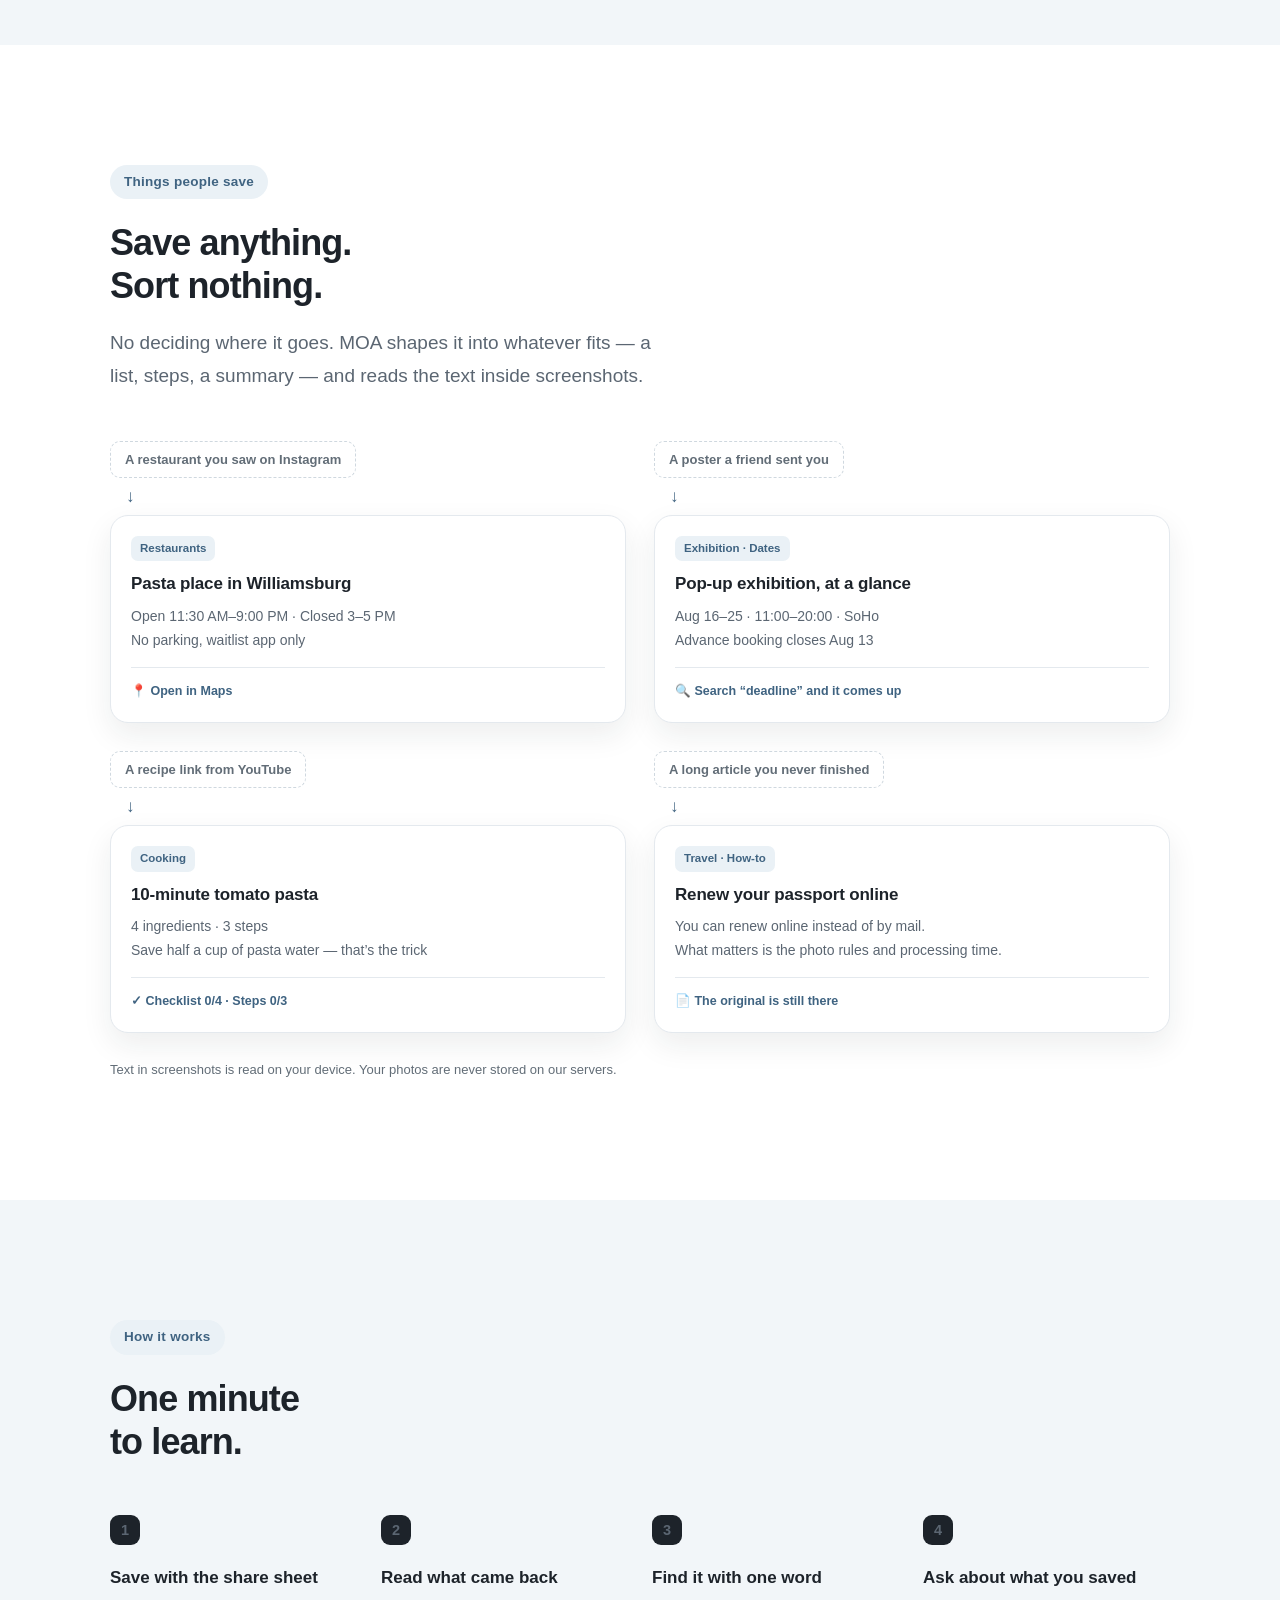
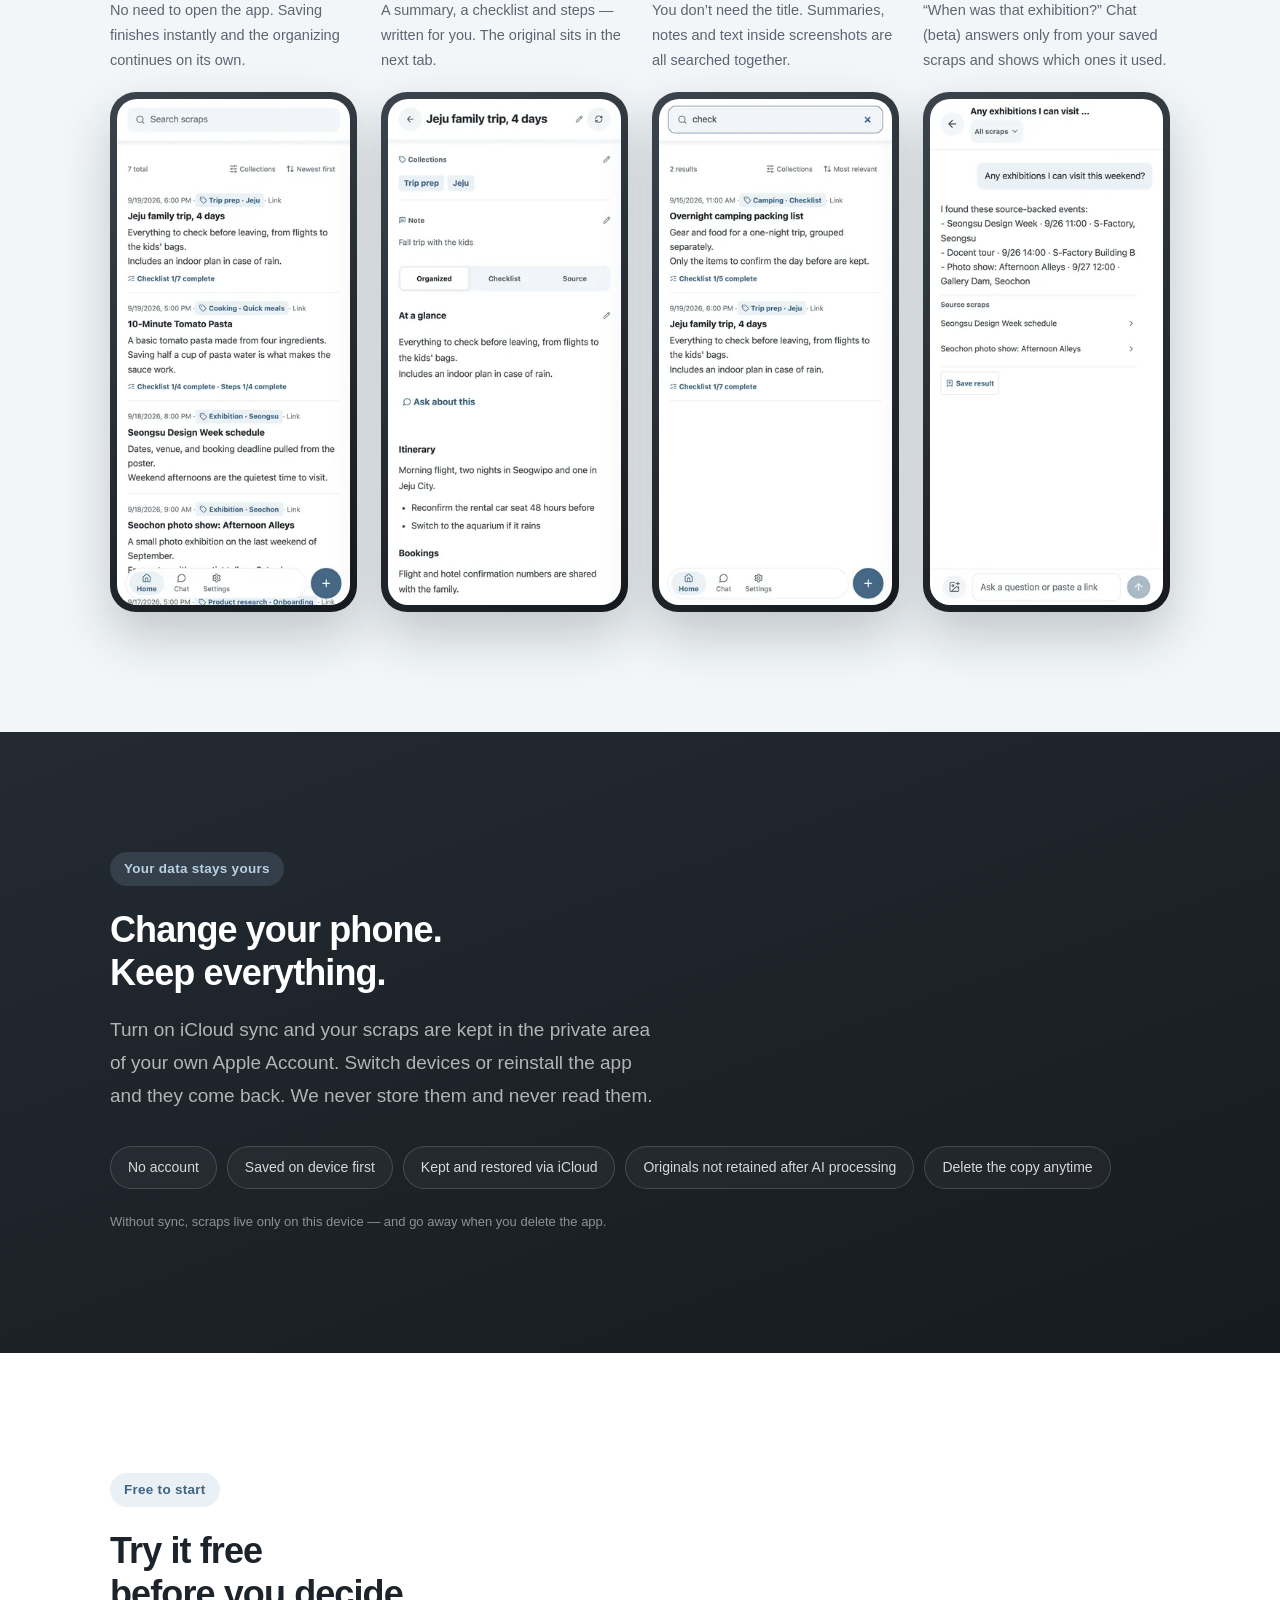
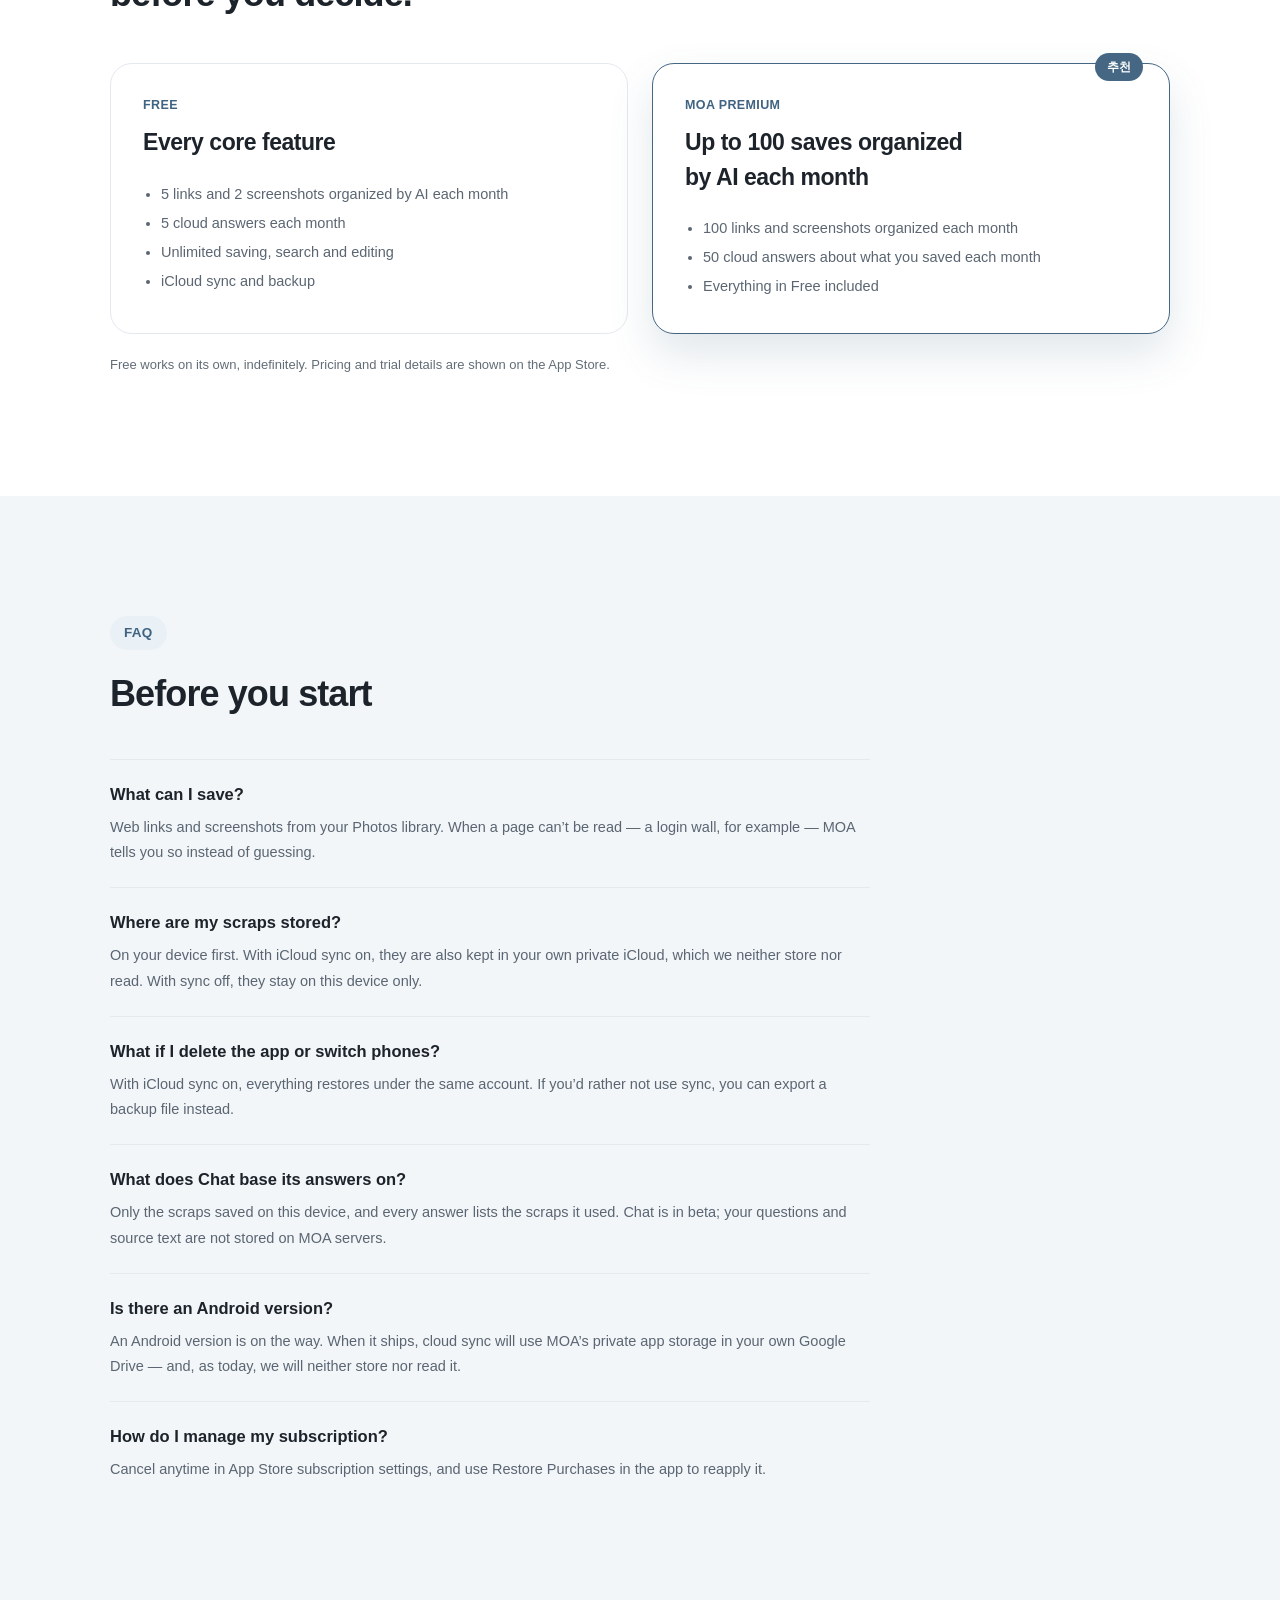
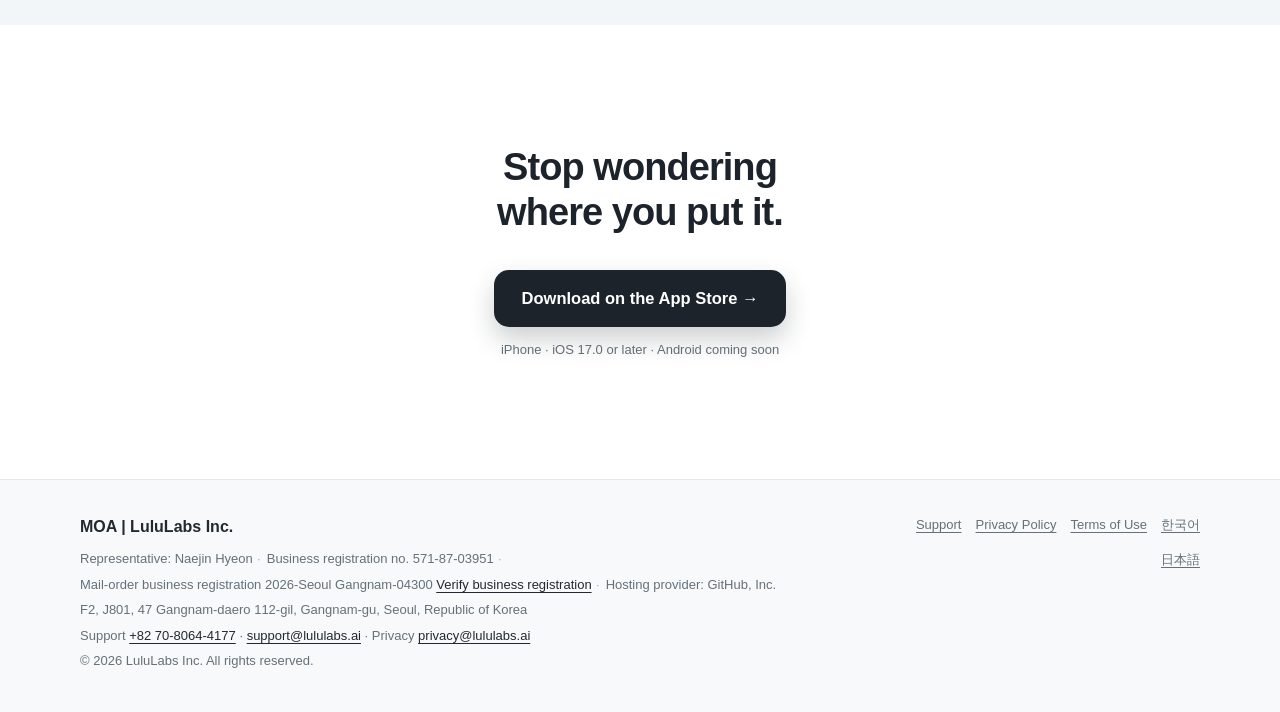
==== commit 7e1548e3: "홈페이지 로고: 몽글 아이콘(장마다 그라데이션+옅은 테두리)으로 교체 Co-Authored-By: Claude Opus 5.5 <noreply@anthropic.com>" ====
--- a/en/index.html
+++ b/en/index.html
@@ -33,7 +33,7 @@
       content="A private iPhone scrapbook that organizes links and screenshots with AI."
     />
     <meta name="twitter:image" content="https://lululabs-dev.github.io/moa-app/assets/moa-og-en.png" />
-    <link rel="icon" href="../assets/moa-app-icon.png" />
+    <link rel="icon" href="../assets/moa-app-icon.png?v=20260928" />
     <link rel="stylesheet" href="../styles.css?v=20260927h" />
     <script type="application/ld+json">
       {
@@ -56,7 +56,7 @@
     <header class="site-header">
       <div class="site-header__inner">
         <a class="brand-link" href="./" aria-label="MOA home">
-          <img src="../assets/moa-app-icon.png" alt="" />
+          <img src="../assets/moa-app-icon.png?v=20260928" alt="" />
           <span>MOA</span>
         </a>
         <div class="site-header__actions">
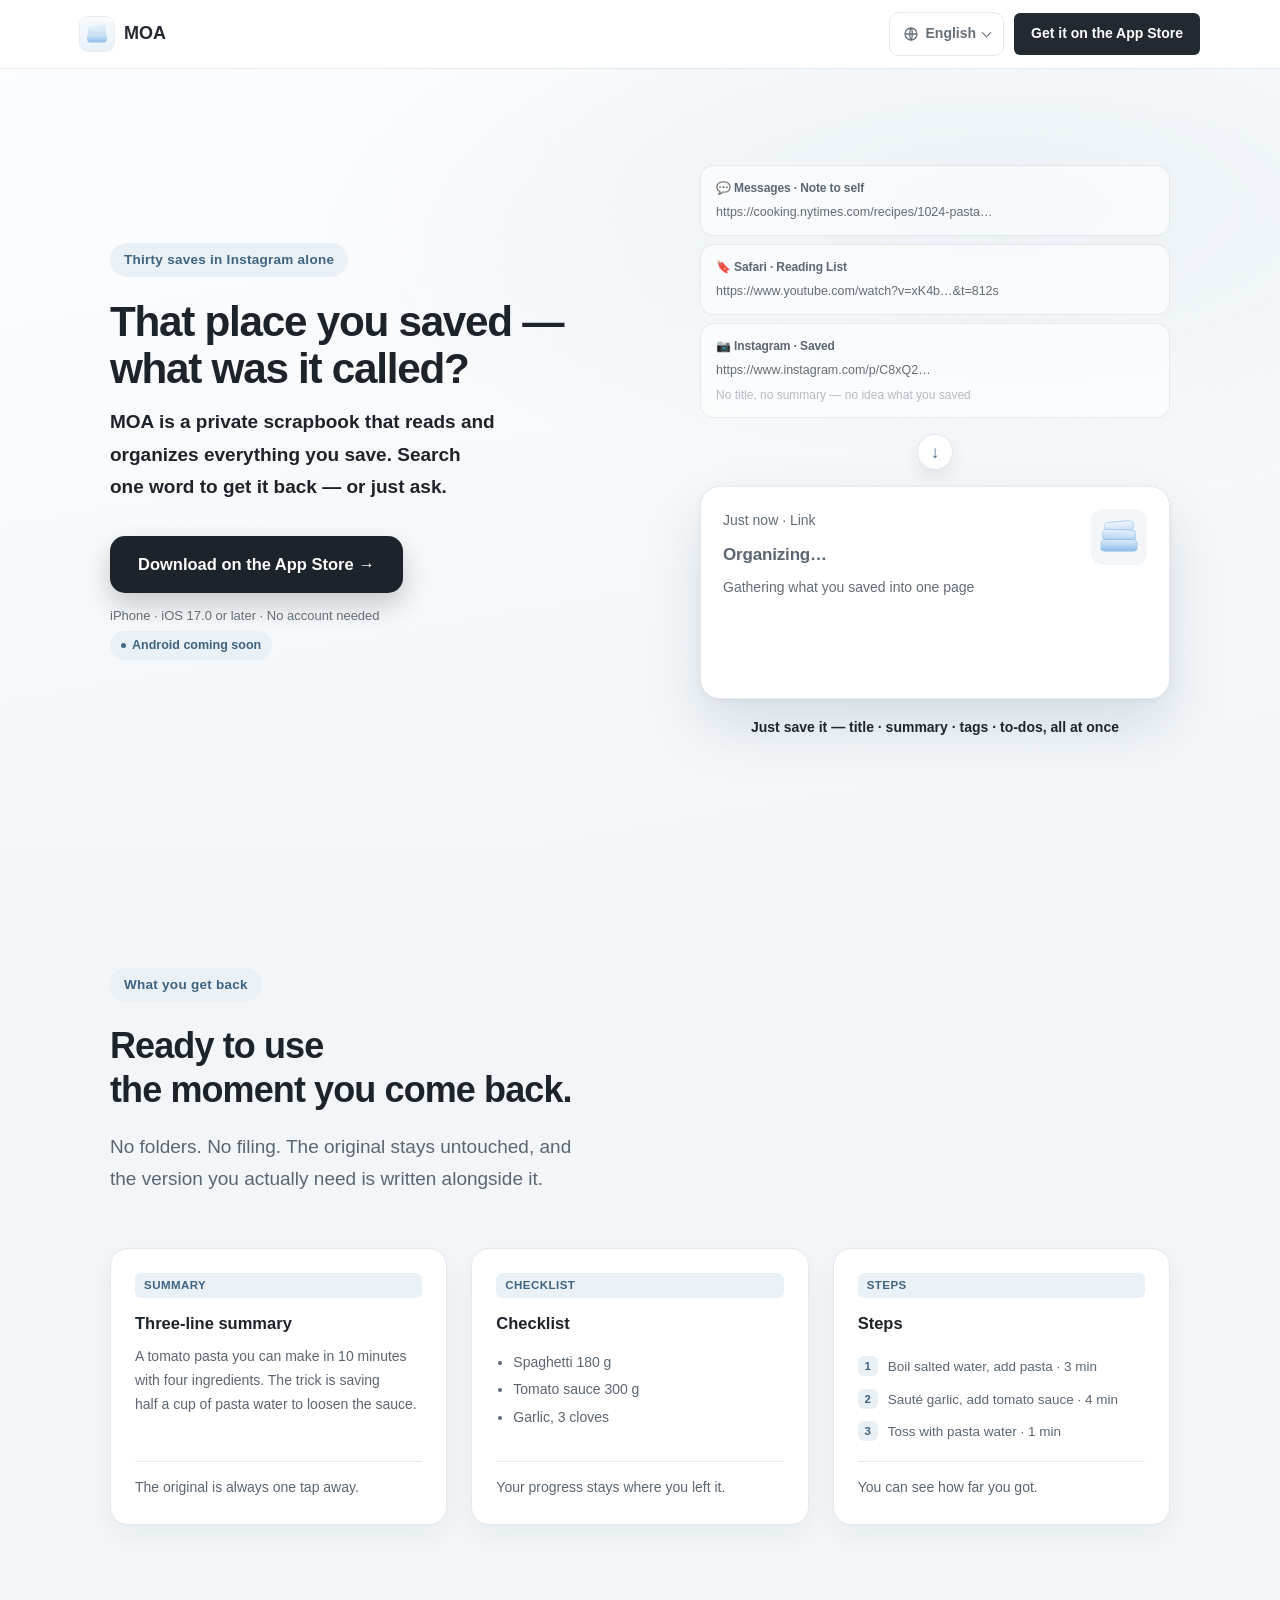
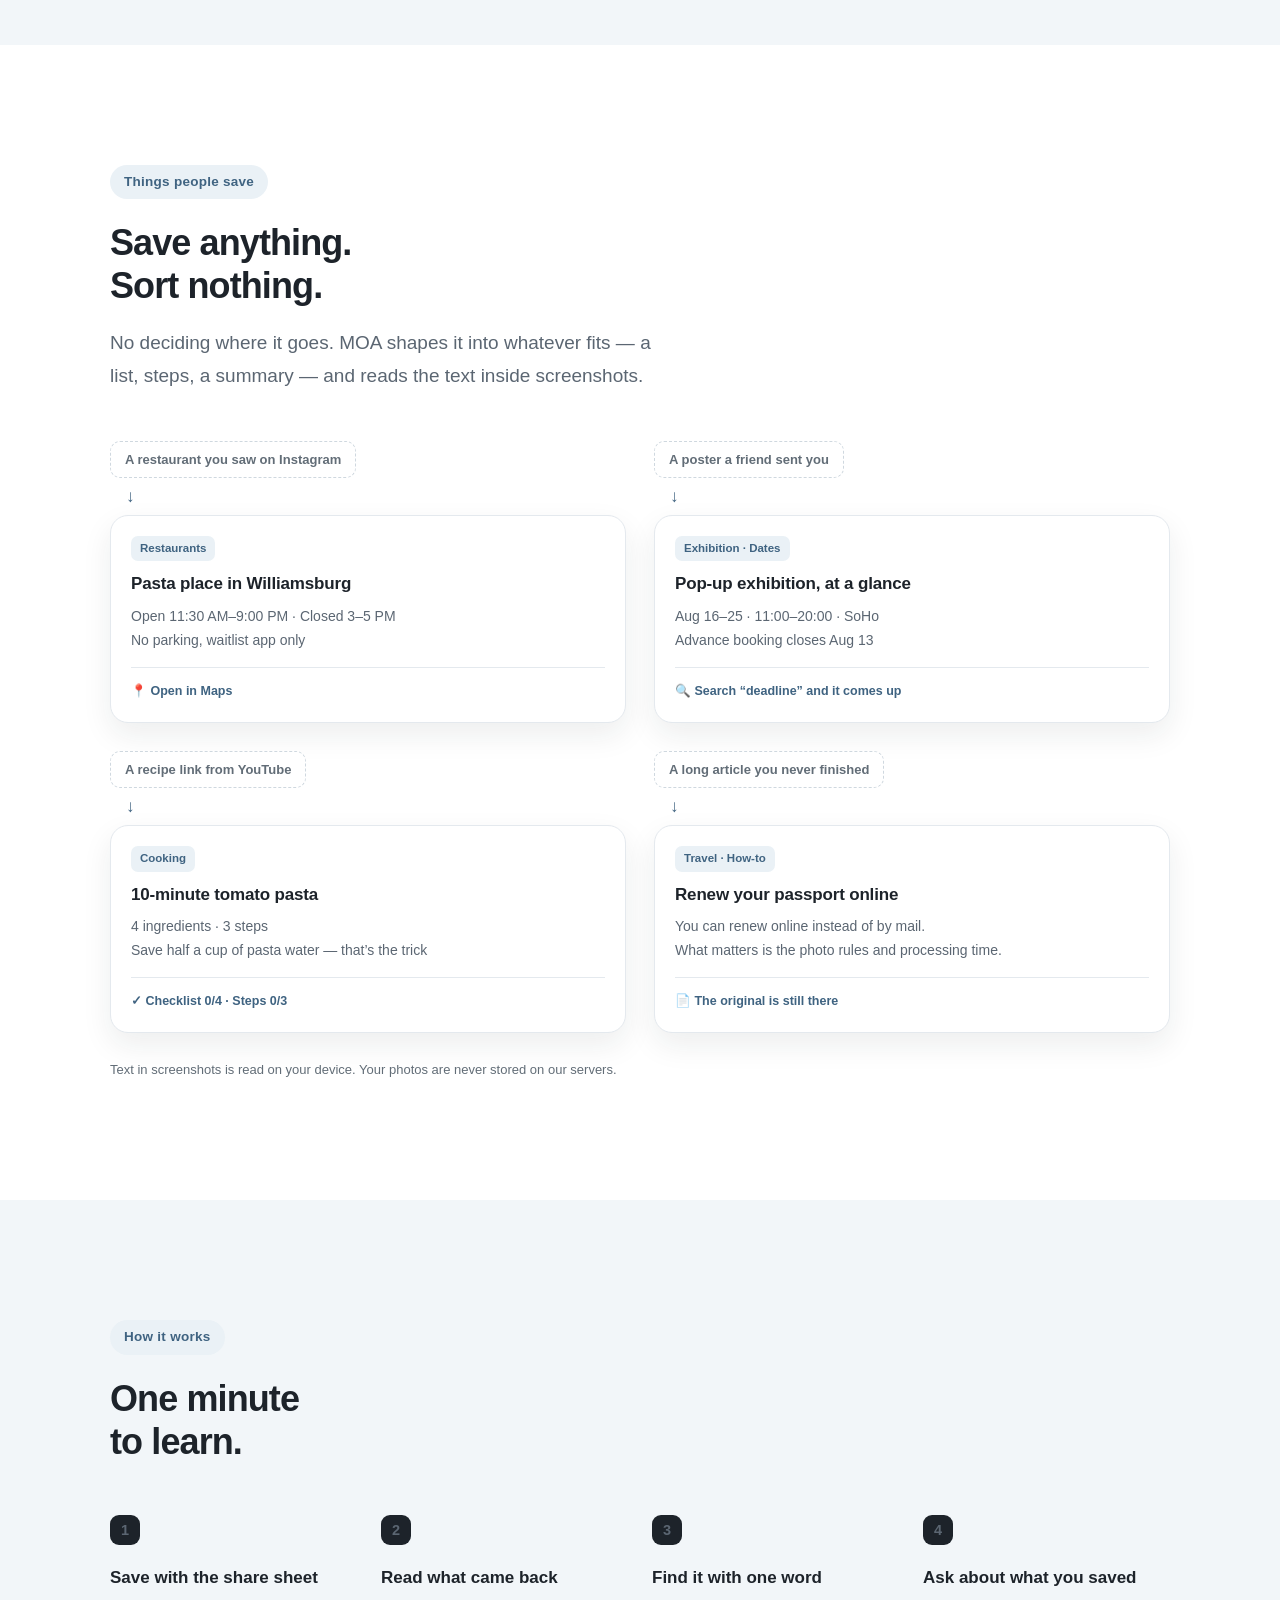
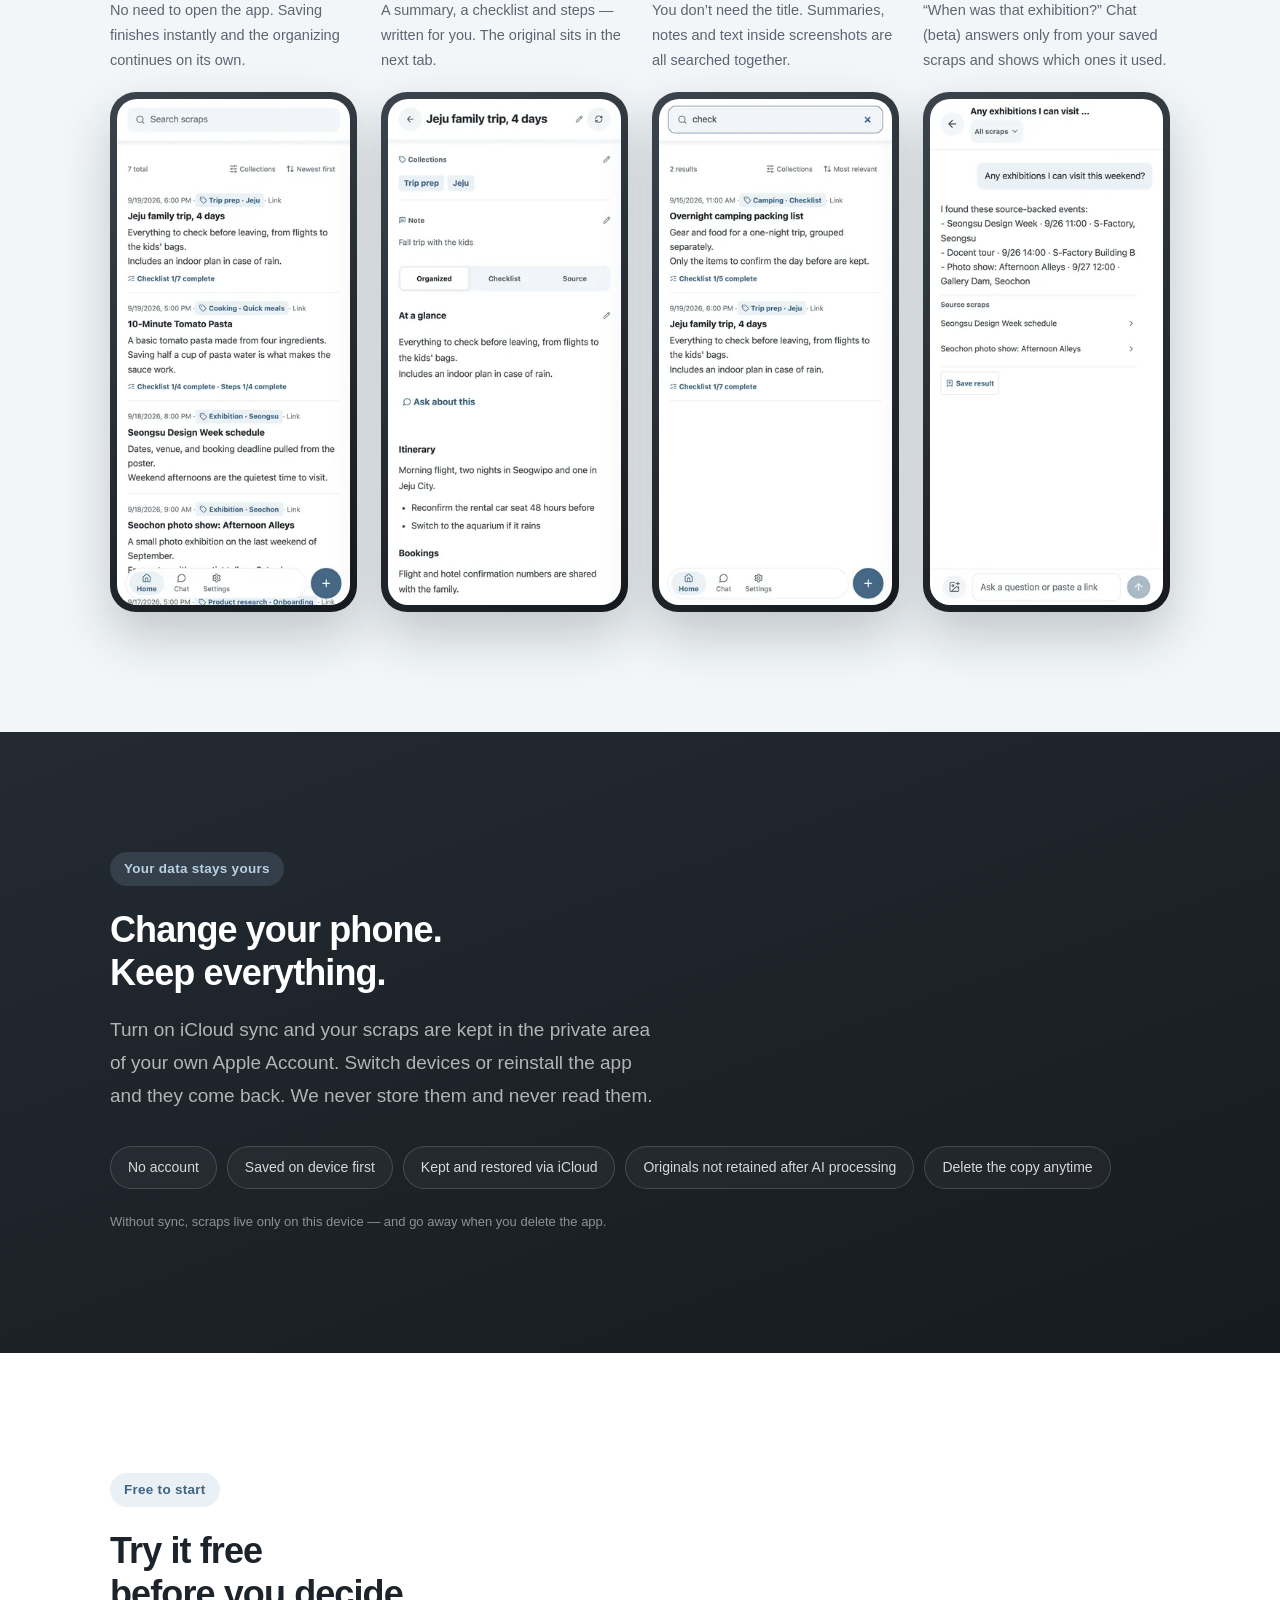
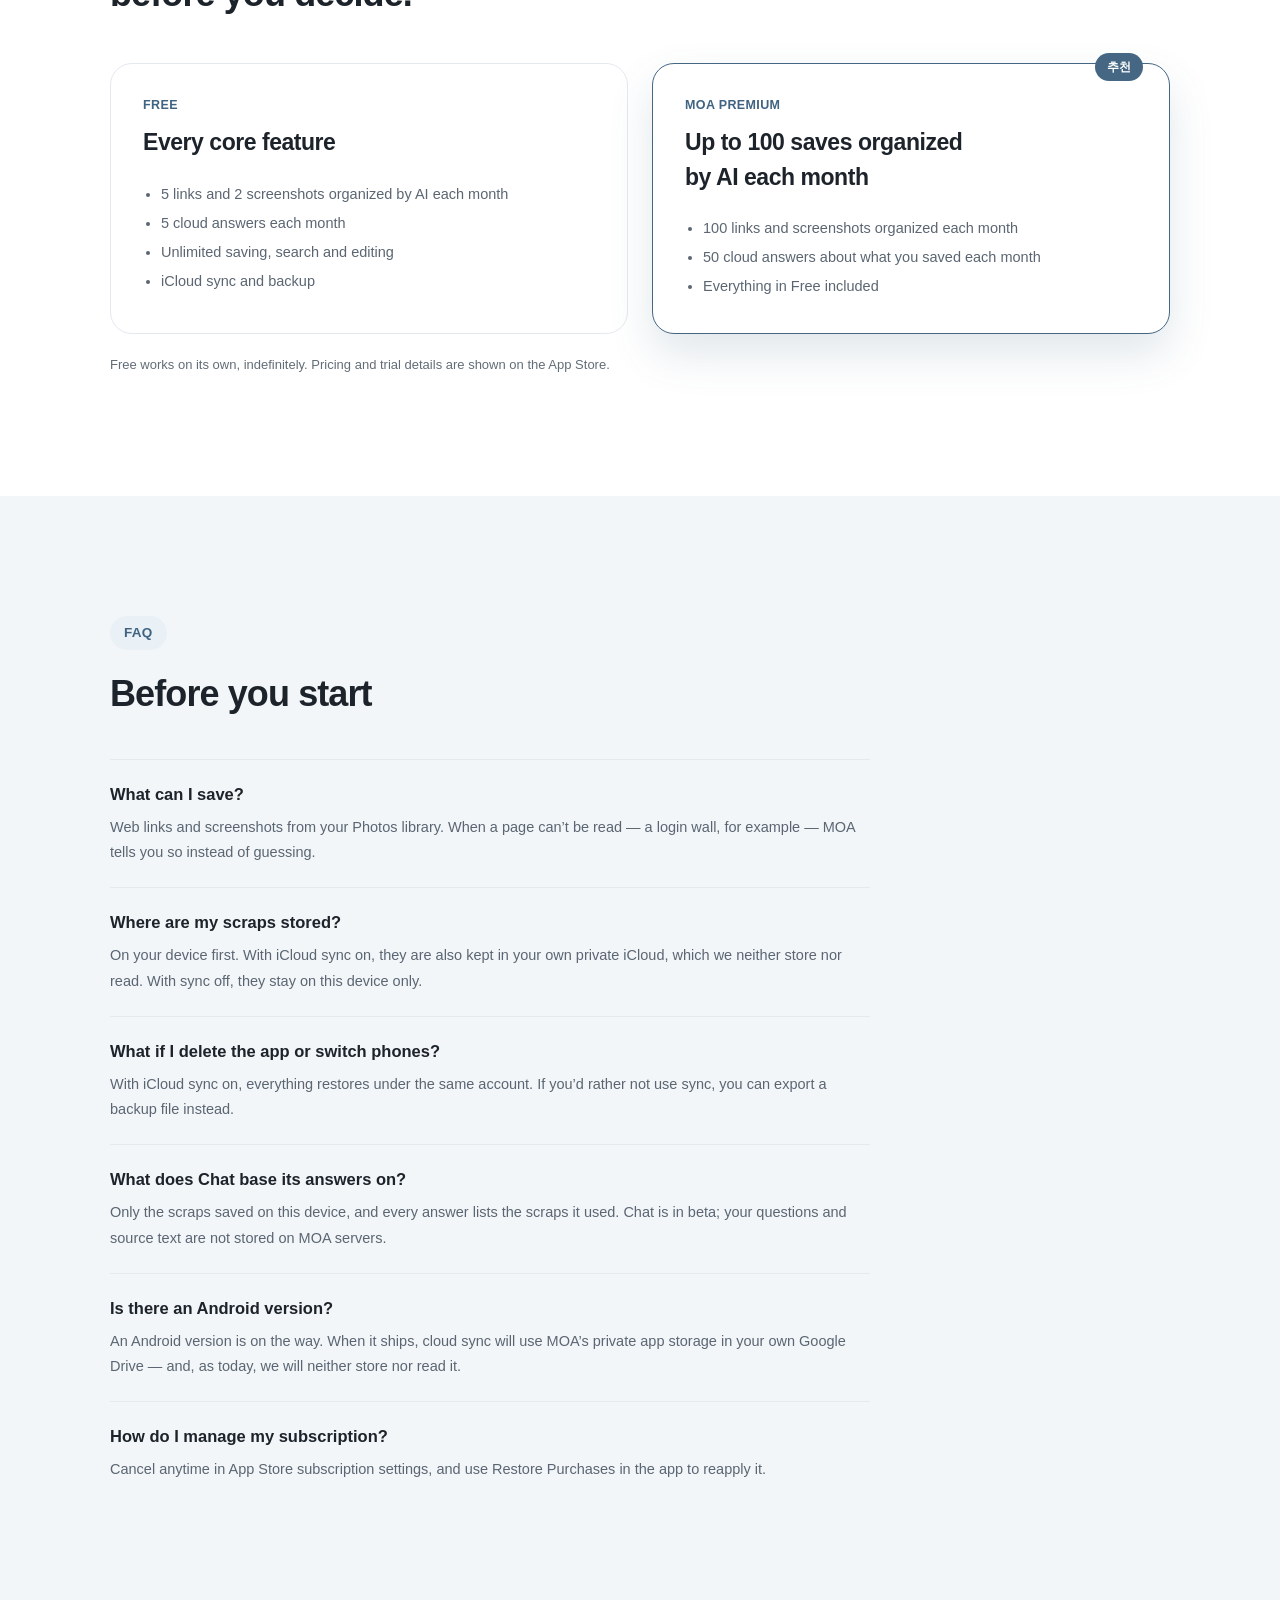
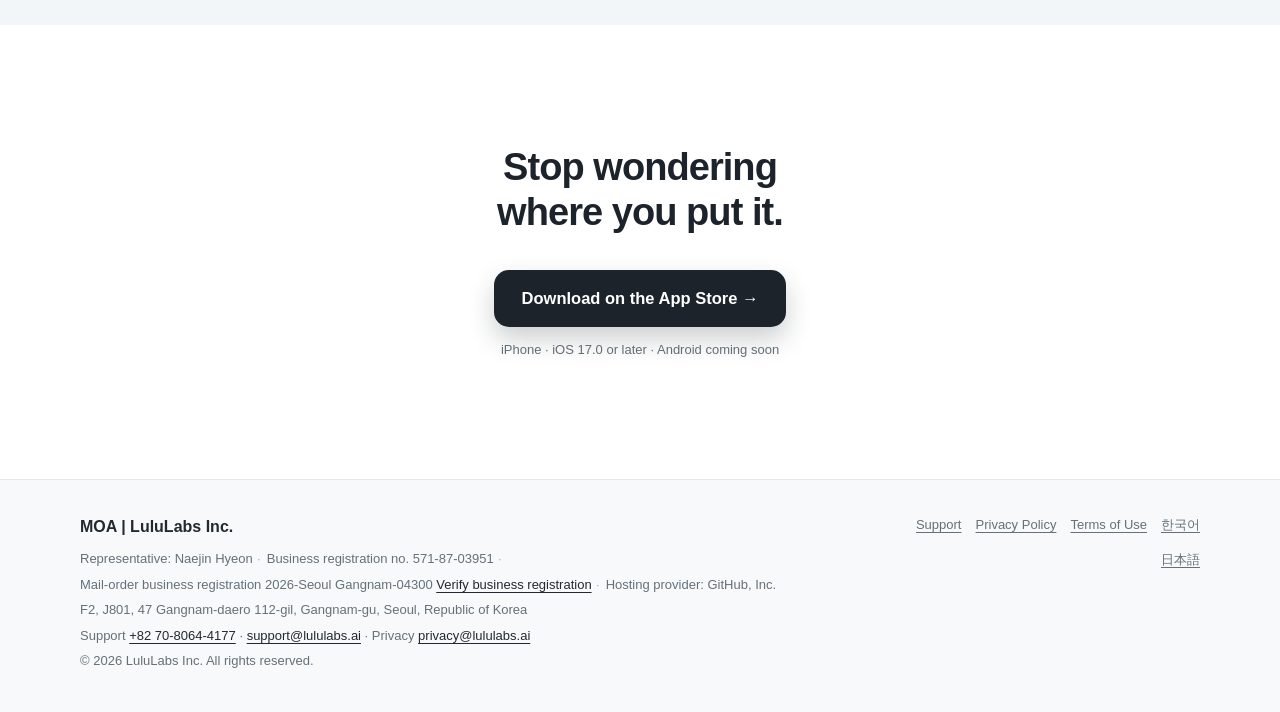
==== commit f93e3967: "홈페이지 정리 중 장면: 몽글 아이콘과 같은 방식(장마다 그라데이션·불투명·옅은 테두리) Co-Authored-By: Claude Opus 5.5 <noreply@anthropic" ====
--- a/en/index.html
+++ b/en/index.html
@@ -34,7 +34,7 @@
     />
     <meta name="twitter:image" content="https://lululabs-dev.github.io/moa-app/assets/moa-og-en.png" />
     <link rel="icon" href="../assets/moa-app-icon.png?v=20260928" />
-    <link rel="stylesheet" href="../styles.css?v=20260927h" />
+    <link rel="stylesheet" href="../styles.css?v=20260928a" />
     <script type="application/ld+json">
       {
         "@context": "https://schema.org",
--- a/styles.css
+++ b/styles.css
@@ -689,12 +689,12 @@
 .home .thumb.thumb--proc{background:#f2f6f9;display:grid;place-items:center;padding:0}
 .home .thumb.thumb--proc .pile{position:relative;width:66%;aspect-ratio:1/.86}
 .home .thumb.thumb--proc .ps{position:absolute;left:50%;border-radius:18%/28%}
-.home .thumb.thumb--proc .ps1{width:82%;height:36%;top:0;background:#bcd6e9;opacity:.55;transform:translate(-50%,0) rotate(-5deg);animation:moaP1 7.2s cubic-bezier(.2,.85,.3,1) infinite}
-.home .thumb.thumb--proc .ps2{width:91%;height:38%;top:25%;background:#9fc2de;opacity:.8;transform:translate(-50%,0) rotate(2deg);animation:moaP2 7.2s cubic-bezier(.2,.85,.3,1) infinite}
-.home .thumb.thumb--proc .ps3{width:100%;height:42%;top:54%;background:linear-gradient(180deg,#8db6d8,#5f8fbd);transform:translate(-50%,0);animation:moaP3 7.2s cubic-bezier(.2,.85,.3,1) infinite}
+.home .thumb.thumb--proc .ps1{width:82%;height:36%;top:0;background:linear-gradient(180deg,#EEF5FC,#C8DFF4);border:1px solid rgba(143,186,228,.45);box-sizing:border-box;opacity:1;transform:translate(-50%,0) rotate(-5deg);animation:moaP1 7.2s cubic-bezier(.2,.85,.3,1) infinite}
+.home .thumb.thumb--proc .ps2{width:91%;height:38%;top:25%;background:linear-gradient(180deg,#E4F0FA,#B0D2F0);border:1px solid rgba(143,186,228,.45);box-sizing:border-box;opacity:1;transform:translate(-50%,0) rotate(2deg);animation:moaP2 7.2s cubic-bezier(.2,.85,.3,1) infinite}
+.home .thumb.thumb--proc .ps3{width:100%;height:42%;top:54%;background:linear-gradient(180deg,#DAEAF8,#90BEEA);border:1px solid rgba(143,186,228,.45);box-sizing:border-box;transform:translate(-50%,0);animation:moaP3 7.2s cubic-bezier(.2,.85,.3,1) infinite}
 @keyframes moaProc{0%,44%{opacity:1}52%,92%{opacity:0}98%,100%{opacity:1}}
-@keyframes moaP1{0%{transform:translate(-50%,-70%) rotate(-14deg);opacity:0}14%,90%{transform:translate(-50%,0) rotate(-5deg);opacity:.55}100%{transform:translate(-50%,-70%) rotate(-14deg);opacity:0}}
-@keyframes moaP2{0%,5%{transform:translate(-50%,-70%) rotate(8deg);opacity:0}19%,90%{transform:translate(-50%,0) rotate(2deg);opacity:.8}100%{transform:translate(-50%,-70%) rotate(8deg);opacity:0}}
+@keyframes moaP1{0%{transform:translate(-50%,-70%) rotate(-14deg);opacity:0}14%,90%{transform:translate(-50%,0) rotate(-5deg);opacity:1}100%{transform:translate(-50%,-70%) rotate(-14deg);opacity:0}}
+@keyframes moaP2{0%,5%{transform:translate(-50%,-70%) rotate(8deg);opacity:0}19%,90%{transform:translate(-50%,0) rotate(2deg);opacity:1}100%{transform:translate(-50%,-70%) rotate(8deg);opacity:0}}
 @keyframes moaP3{0%,10%{transform:translate(-50%,-70%);opacity:0}24%,90%{transform:translate(-50%,0);opacity:1}100%{transform:translate(-50%,-70%);opacity:0}}
 @media (prefers-reduced-motion: reduce){ .home .after--hero .proc{display:none} }
 
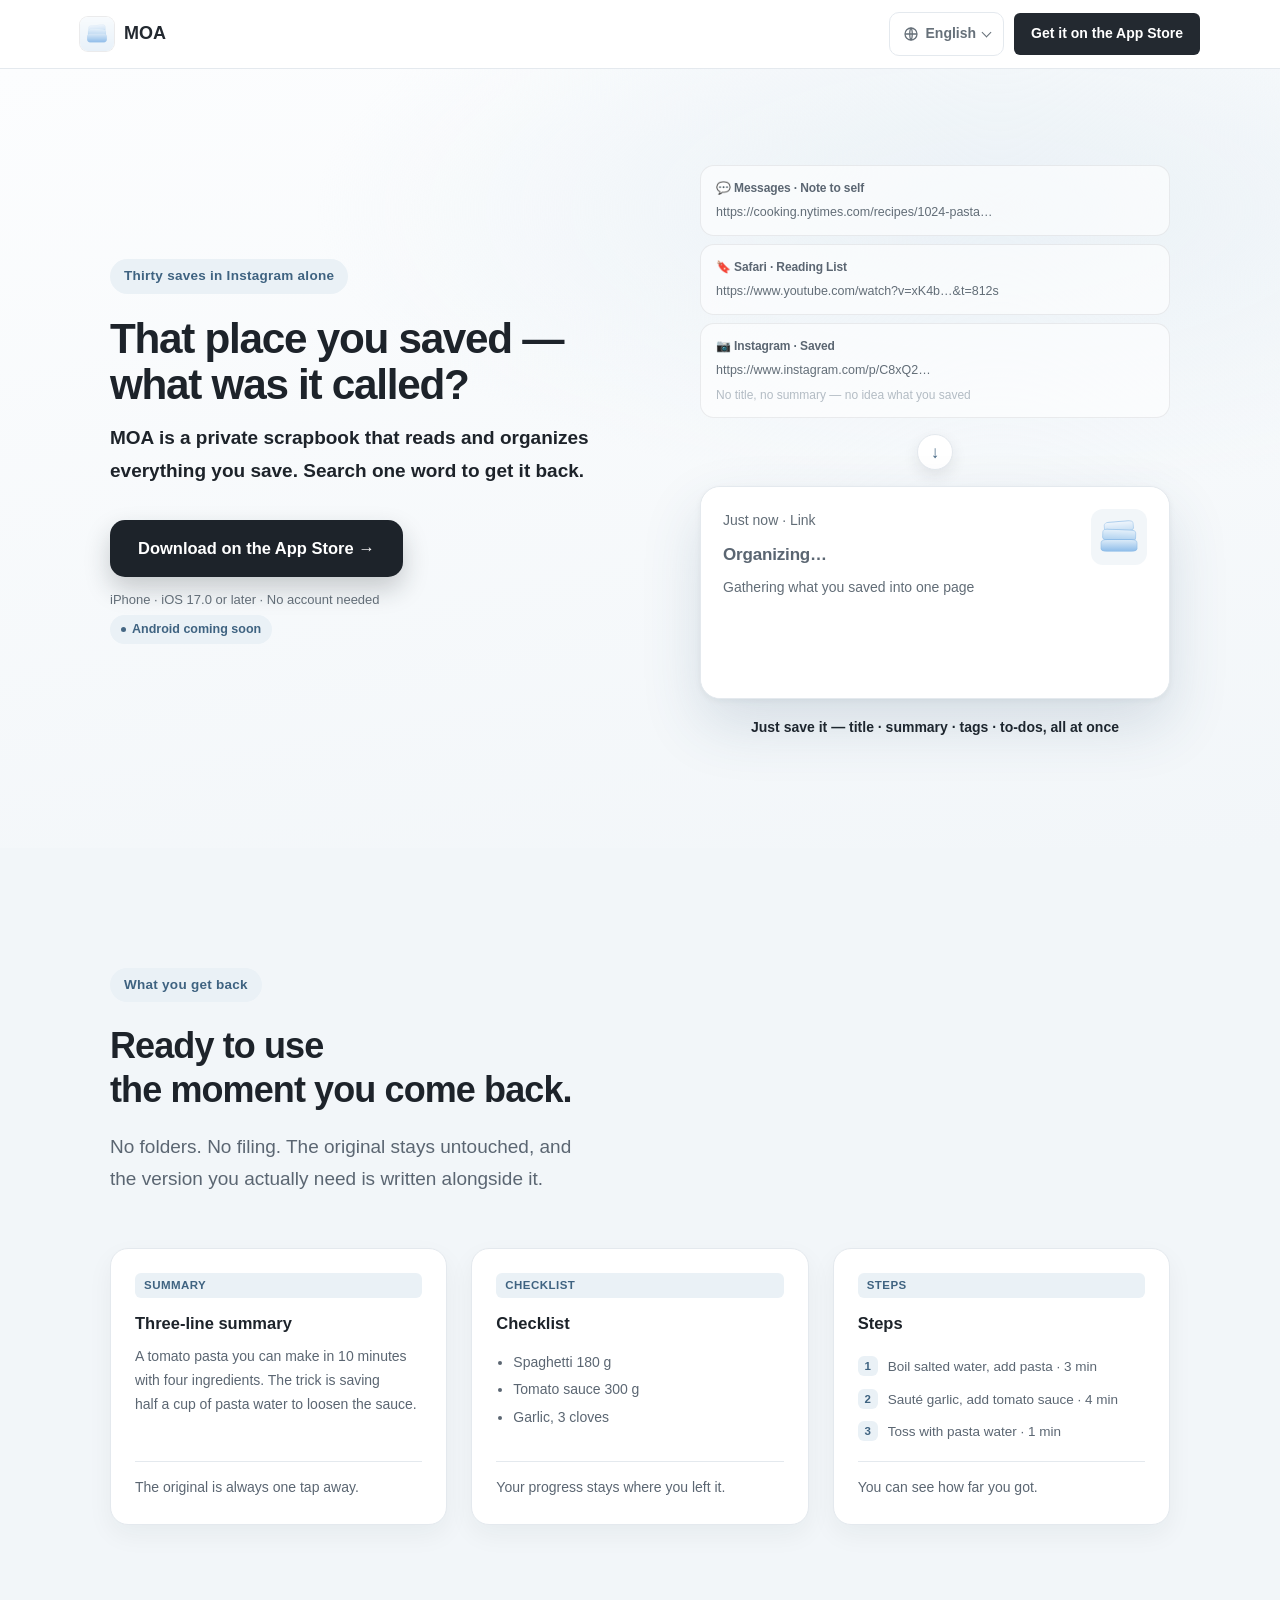
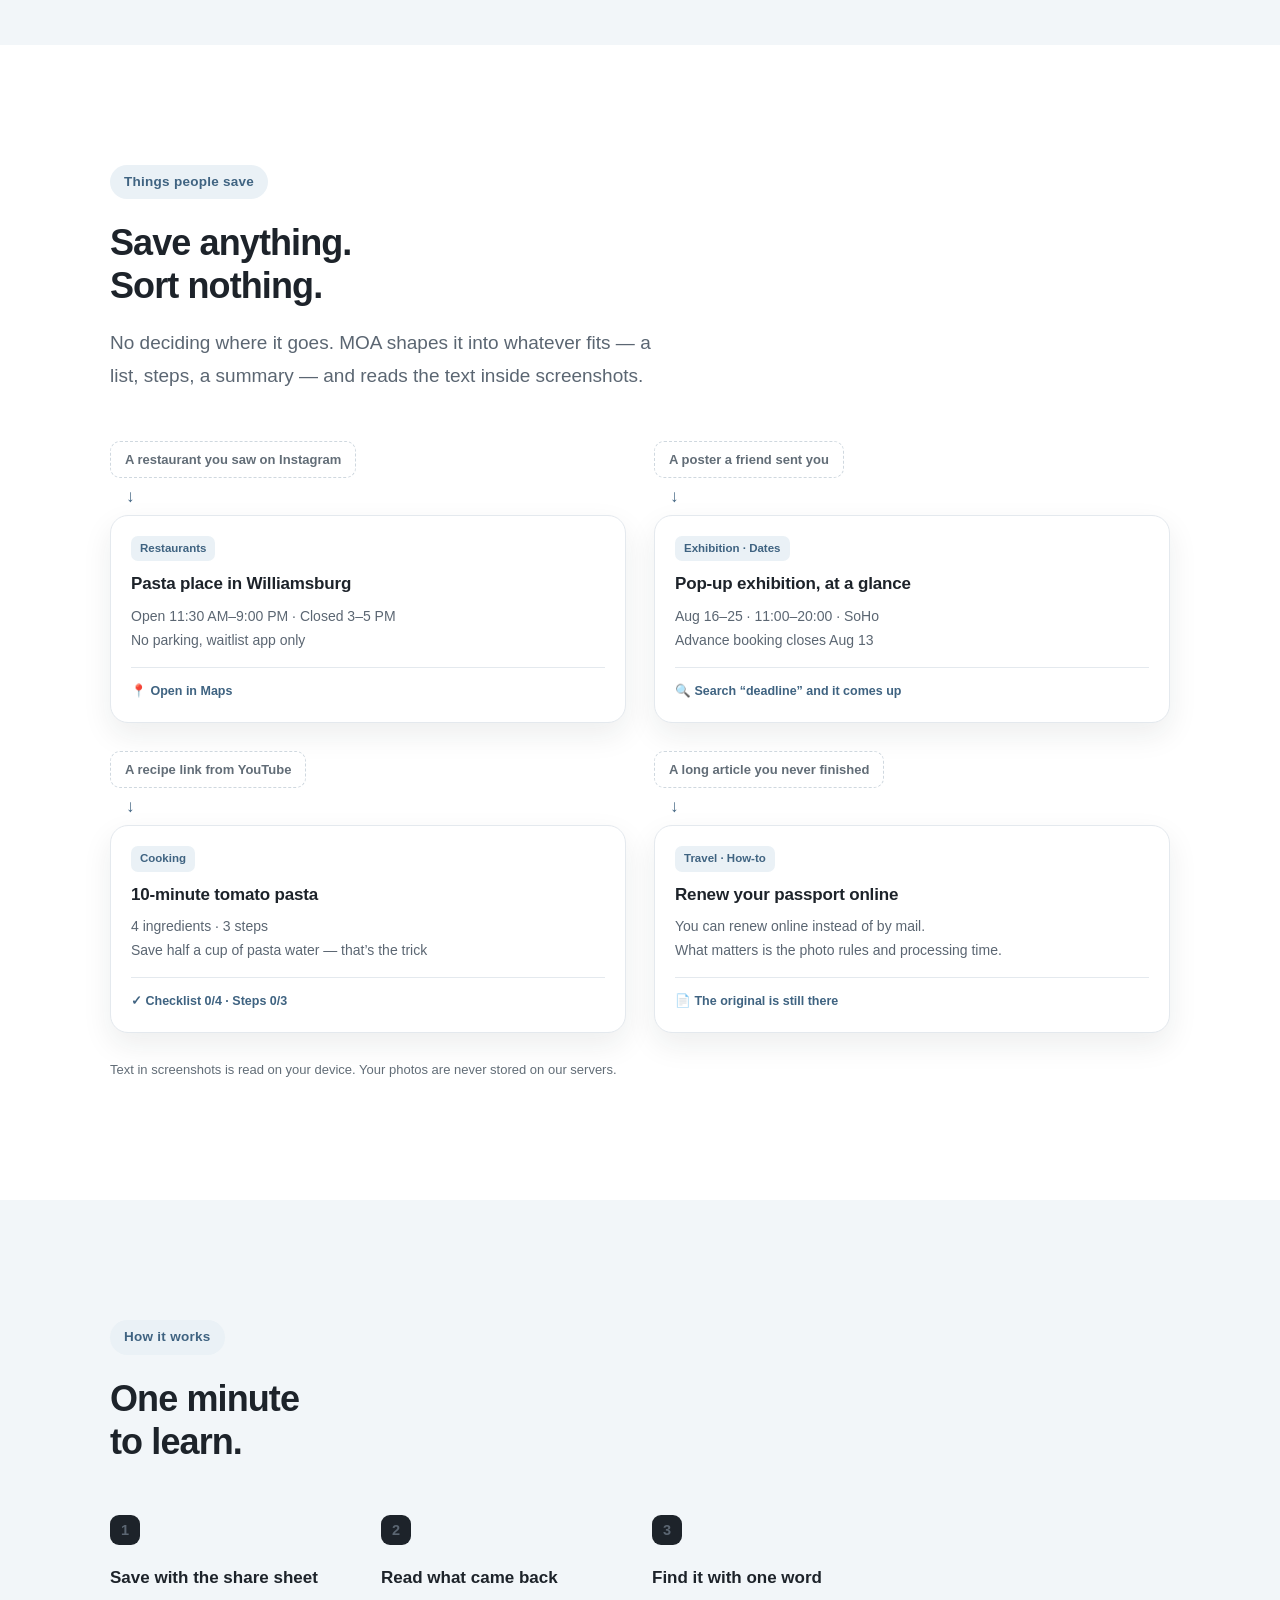
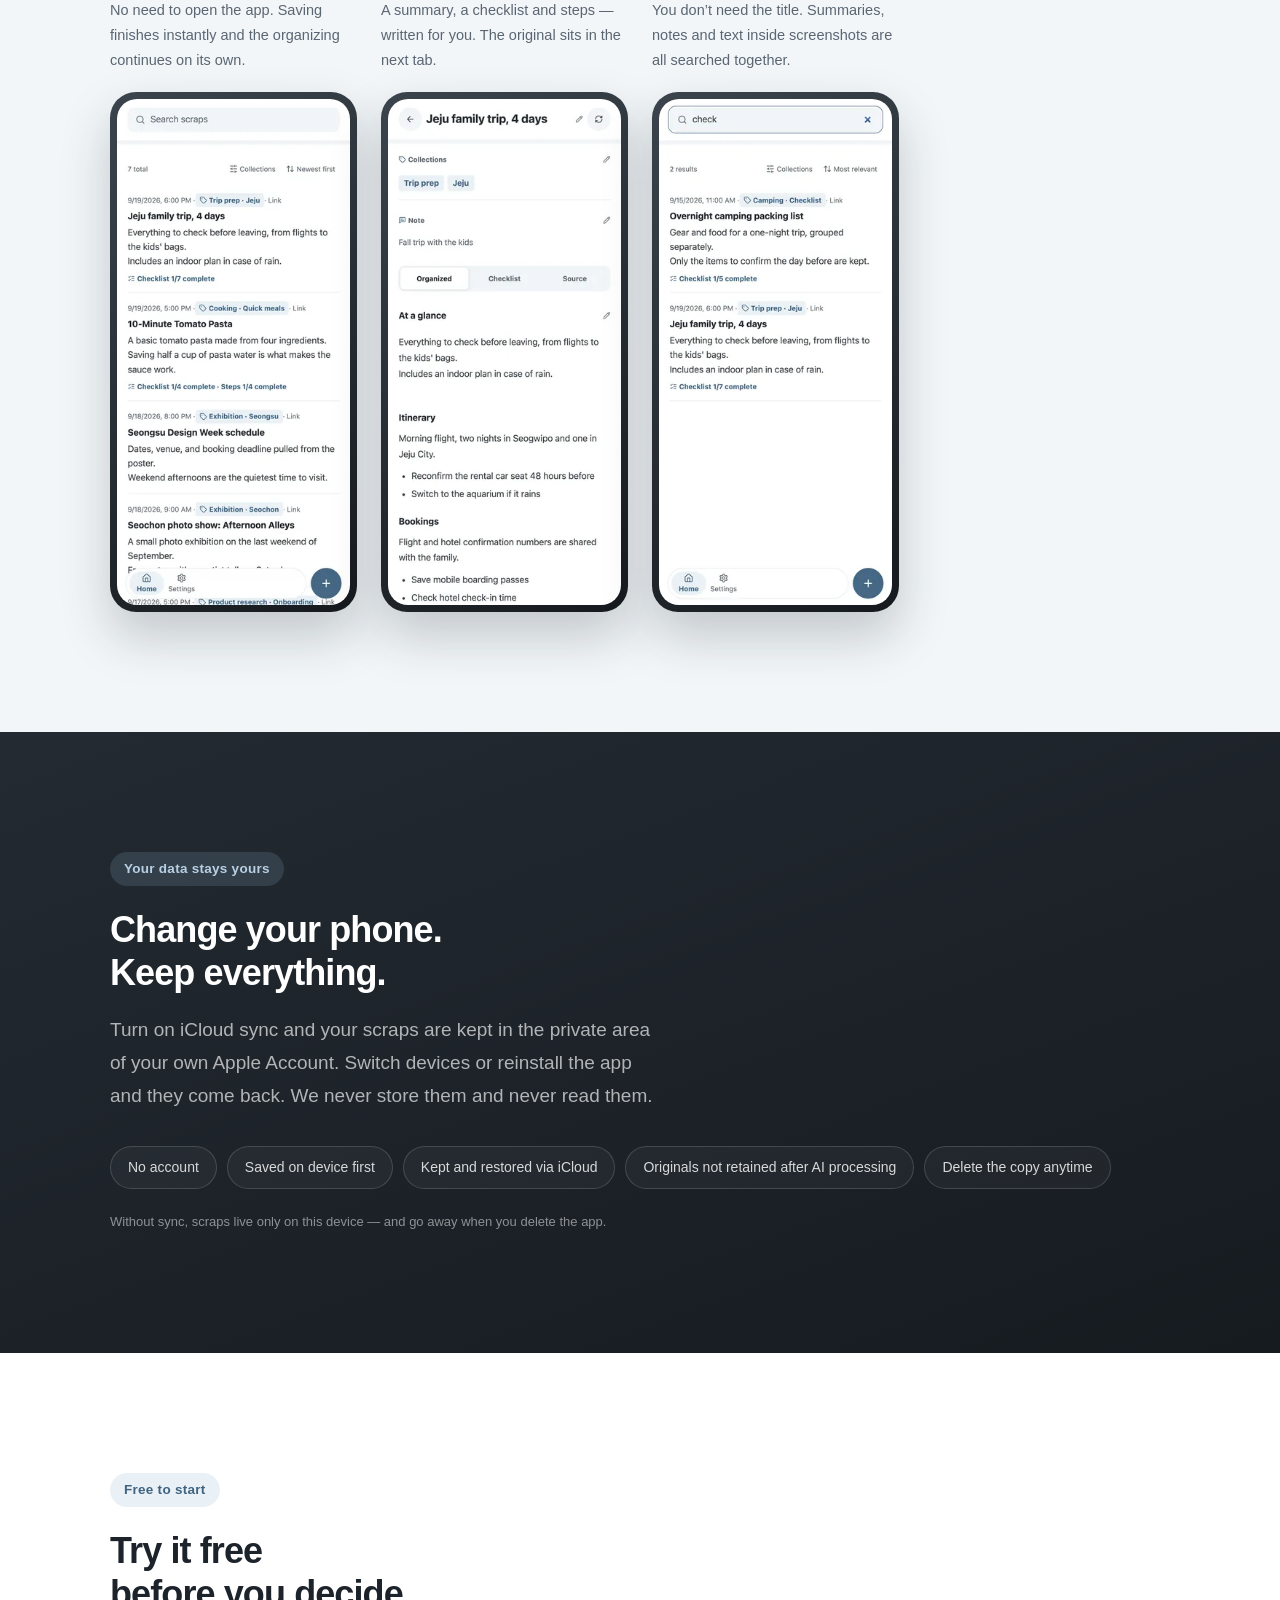
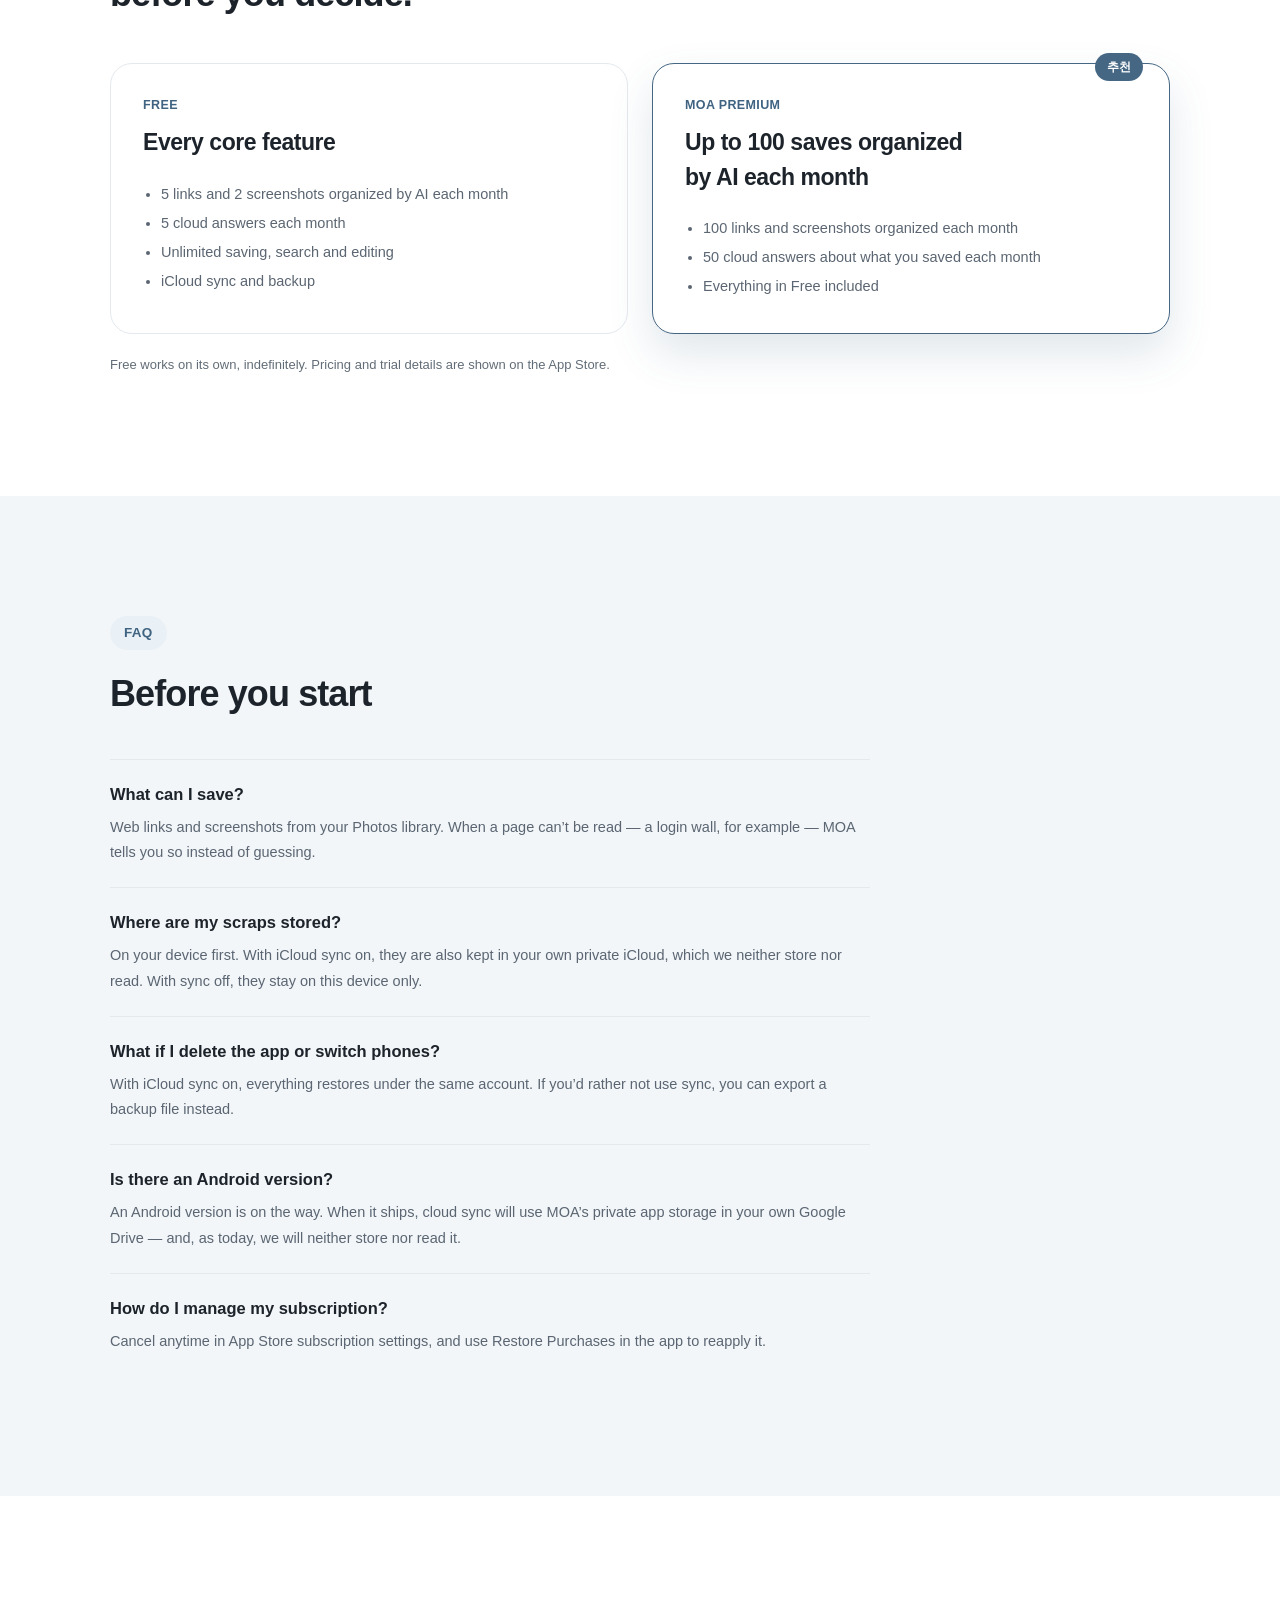
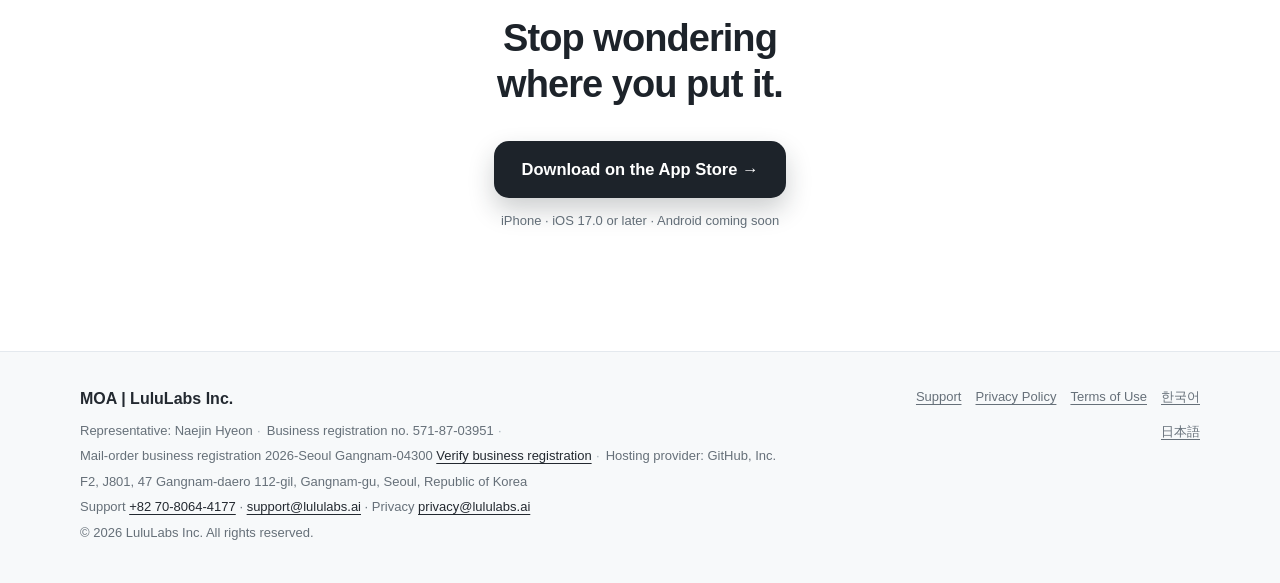
==== commit 4e24dd9a: "홈페이지에서 채팅 기능 제거 (출시판이 채팅 없이 나감) - 기능 소개 4번 '저장한 것에 물어보기' 컷과 채팅 FAQ 삭제 (3개 언어) - 첫 화면 소개문에서 '물어보세요' 제" ====
--- a/en/index.html
+++ b/en/index.html
@@ -34,7 +34,7 @@
     />
     <meta name="twitter:image" content="https://lululabs-dev.github.io/moa-app/assets/moa-og-en.png" />
     <link rel="icon" href="../assets/moa-app-icon.png?v=20260928" />
-    <link rel="stylesheet" href="../styles.css?v=20260928a" />
+    <link rel="stylesheet" href="../styles.css?v=20260929" />
     <script type="application/ld+json">
       {
         "@context": "https://schema.org",
@@ -80,7 +80,7 @@
     <div>
       <span class="eyebrow">Thirty saves in Instagram alone</span>
       <h1>That place you saved&nbsp;—<br />what was it called?</h1>
-      <p class="lede lede--accent">MOA is a private scrapbook that reads and organizes everything you save. Search one word to get it back — or just ask.</p>
+      <p class="lede lede--accent">MOA is a private scrapbook that reads and organizes everything you save. Search one word to get it back.</p>
       <a class="cta" href="https://apps.apple.com/app/id6789358514">Download on the App&nbsp;Store →</a>
       <p class="req">iPhone · iOS&nbsp;17.0 or later · No account needed</p>
       <p class="req req--soon">Android coming soon</p>
@@ -225,8 +225,8 @@
         <strong>Save with the share sheet</strong>
         <p>No need to open the app. Saving finishes instantly and the organizing continues on its own.</p>
         <div class="frame"><picture>
-              <source type="image/webp" srcset="../assets/moa-home-en@1x.webp?v=20260927 320w, ../assets/moa-home-en@2x.webp?v=20260927 640w" sizes="(max-width: 820px) 88vw, 260px" />
-              <img src="../assets/moa-home-en@2x.png?v=20260927" width="640" height="1387" alt="Saved scraps shown as a list with tags and summaries in MOA" decoding="async" fetchpriority="high" />
+              <source type="image/webp" srcset="../assets/moa-home-en@1x.webp?v=20260929 320w, ../assets/moa-home-en@2x.webp?v=20260929 640w" sizes="(max-width: 820px) 88vw, 260px" />
+              <img src="../assets/moa-home-en@2x.png?v=20260929" width="640" height="1387" alt="Saved scraps shown as a list with tags and summaries in MOA" decoding="async" fetchpriority="high" />
             </picture></div>
       </div>
       <div class="shot">
@@ -234,8 +234,8 @@
         <strong>Read what came back</strong>
         <p>A summary, a checklist and steps — written for you. The original sits in the next tab.</p>
         <div class="frame"><picture>
-              <source type="image/webp" srcset="../assets/moa-detail-en@1x.webp?v=20260927 320w, ../assets/moa-detail-en@2x.webp?v=20260927 640w" sizes="(max-width: 820px) 88vw, 260px" />
-              <img src="../assets/moa-detail-en@2x.png?v=20260927" width="640" height="1387" alt="MOA detail screen showing the summary next to the original" loading="lazy" decoding="async" />
+              <source type="image/webp" srcset="../assets/moa-detail-en@1x.webp?v=20260929 320w, ../assets/moa-detail-en@2x.webp?v=20260929 640w" sizes="(max-width: 820px) 88vw, 260px" />
+              <img src="../assets/moa-detail-en@2x.png?v=20260929" width="640" height="1387" alt="MOA detail screen showing the summary next to the original" loading="lazy" decoding="async" />
             </picture></div>
       </div>
       <div class="shot">
@@ -243,17 +243,8 @@
         <strong>Find it with one word</strong>
         <p>You don’t need the title. Summaries, notes and text inside screenshots are all searched together.</p>
         <div class="frame"><picture>
-              <source type="image/webp" srcset="../assets/moa-search-en@1x.webp?v=20260927 320w, ../assets/moa-search-en@2x.webp?v=20260927 640w" sizes="(max-width: 820px) 88vw, 260px" />
-              <img src="../assets/moa-search-en@2x.png?v=20260927" width="640" height="1387" alt="MOA search results for a single keyword" loading="lazy" decoding="async" />
-            </picture></div>
-      </div>
-      <div class="shot">
-        <p class="shot__n">4</p>
-        <strong>Ask about what you saved</strong>
-        <p>“When was that exhibition?” Chat (beta) answers only from your saved scraps and shows which ones it used.</p>
-        <div class="frame"><picture>
-              <source type="image/webp" srcset="../assets/moa-chat-en@1x.webp?v=20260927 320w, ../assets/moa-chat-en@2x.webp?v=20260927 640w" sizes="(max-width: 820px) 88vw, 260px" />
-              <img src="../assets/moa-chat-en@2x.png?v=20260927" width="640" height="1387" alt="MOA chat answering from saved scraps" loading="lazy" decoding="async" />
+              <source type="image/webp" srcset="../assets/moa-search-en@1x.webp?v=20260929 320w, ../assets/moa-search-en@2x.webp?v=20260929 640w" sizes="(max-width: 820px) 88vw, 260px" />
+              <img src="../assets/moa-search-en@2x.png?v=20260929" width="640" height="1387" alt="MOA search results for a single keyword" loading="lazy" decoding="async" />
             </picture></div>
       </div>
     </div>
@@ -322,8 +313,6 @@
         <p>On your device first. With iCloud sync on, they are also kept in your own private iCloud, which we neither store nor read. With sync off, they stay on this device only.</p></div>
       <div class="qa"><h3>What if I delete the app or switch phones?</h3>
         <p>With iCloud sync on, everything restores under the same account. If you’d rather not use sync, you can export a backup file instead.</p></div>
-      <div class="qa"><h3>What does Chat base its answers on?</h3>
-        <p>Only the scraps saved on this device, and every answer lists the scraps it used. Chat is in beta; your questions and source text are not stored on MOA servers.</p></div>
       <div class="qa"><h3>Is there an Android version?</h3>
         <p>An Android version is on the way. When it ships, cloud sync will use MOA’s private app storage in your own Google Drive — and, as today, we will neither store nor read it.</p></div>
       <div class="qa"><h3>How do I manage my subscription?</h3>
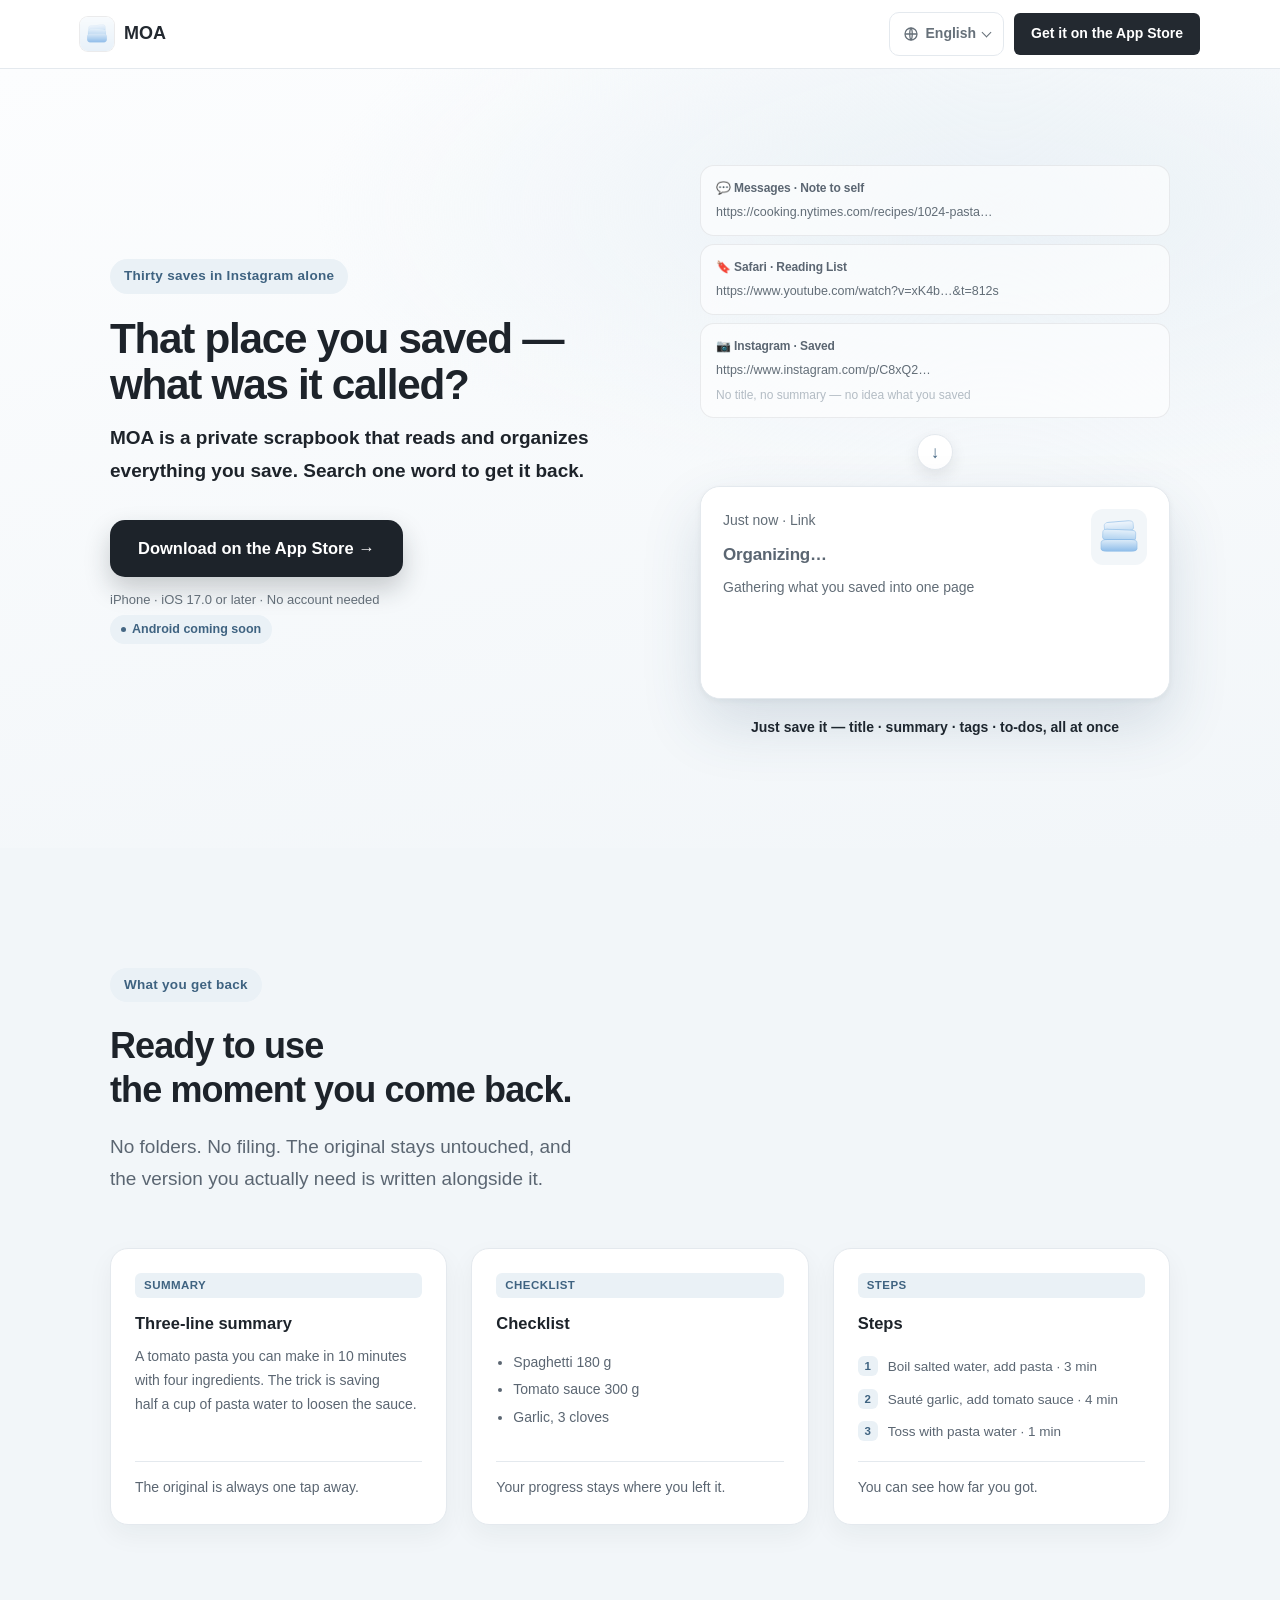
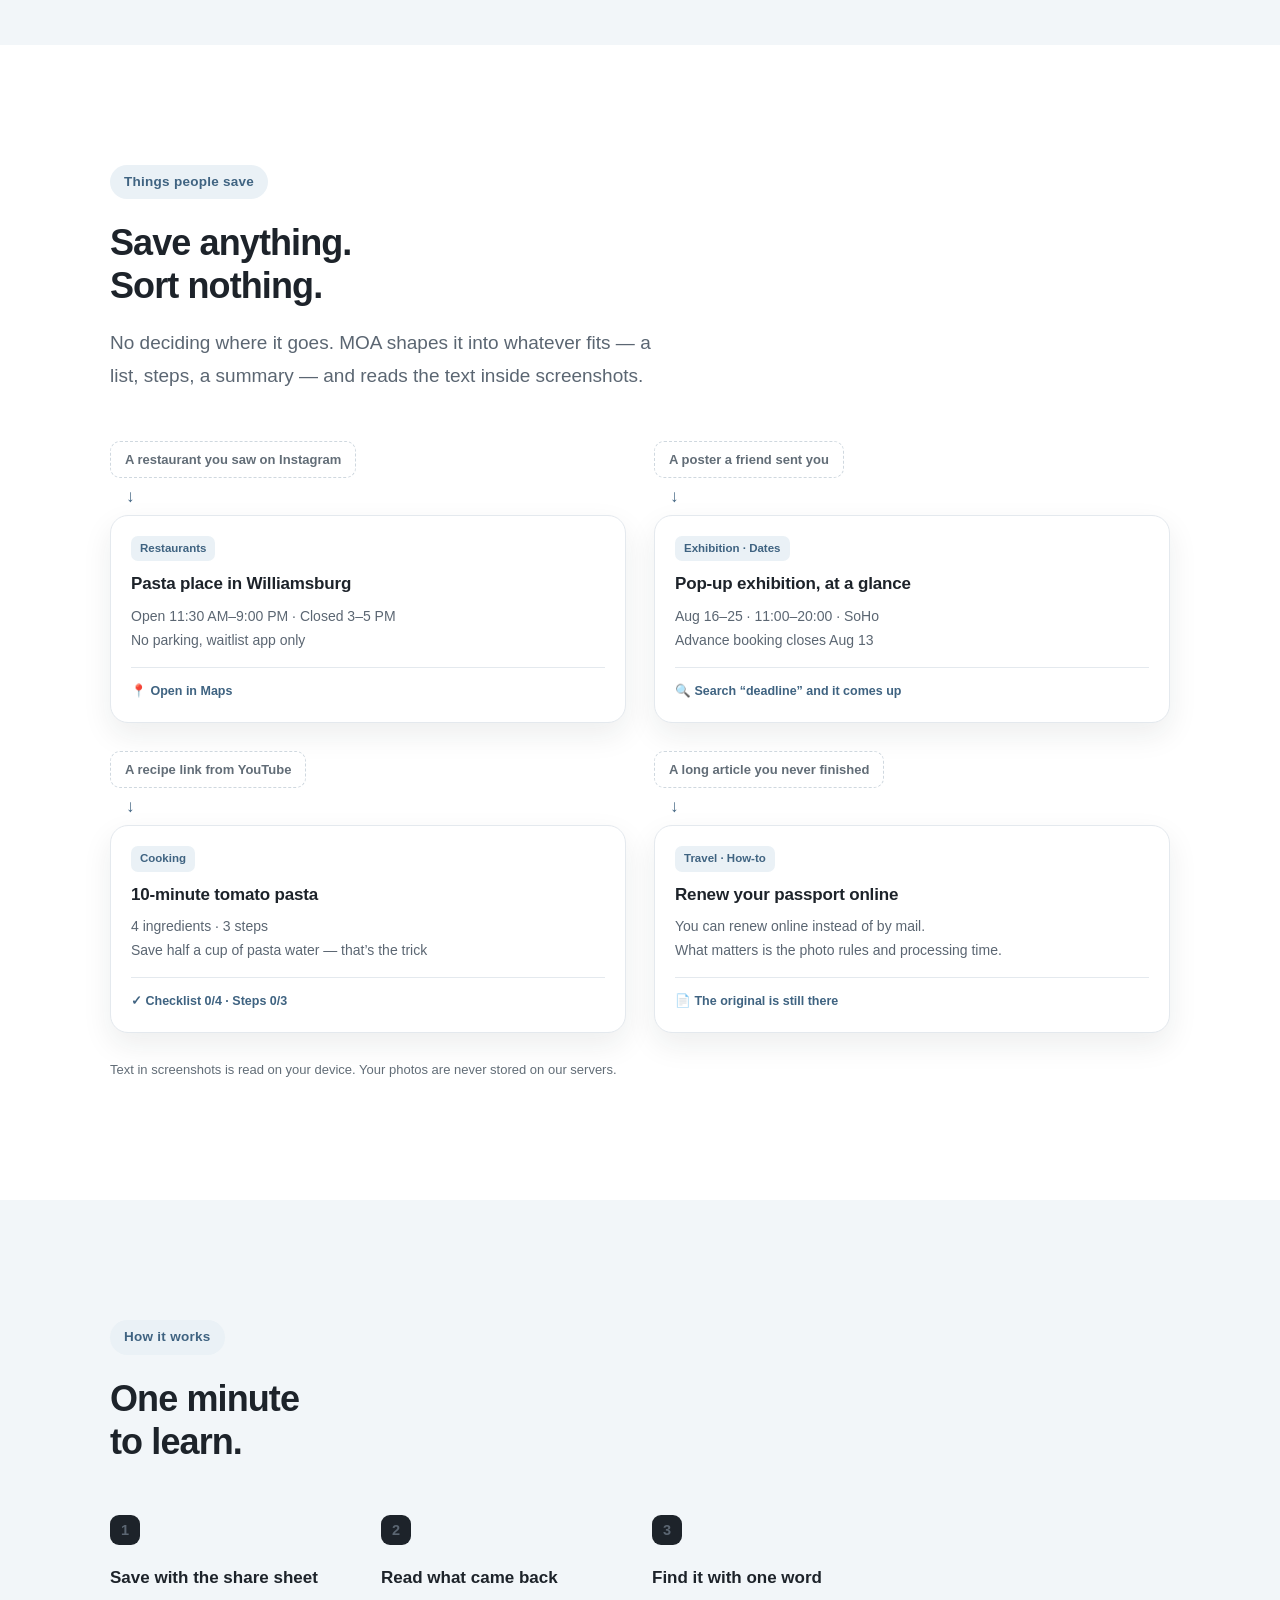
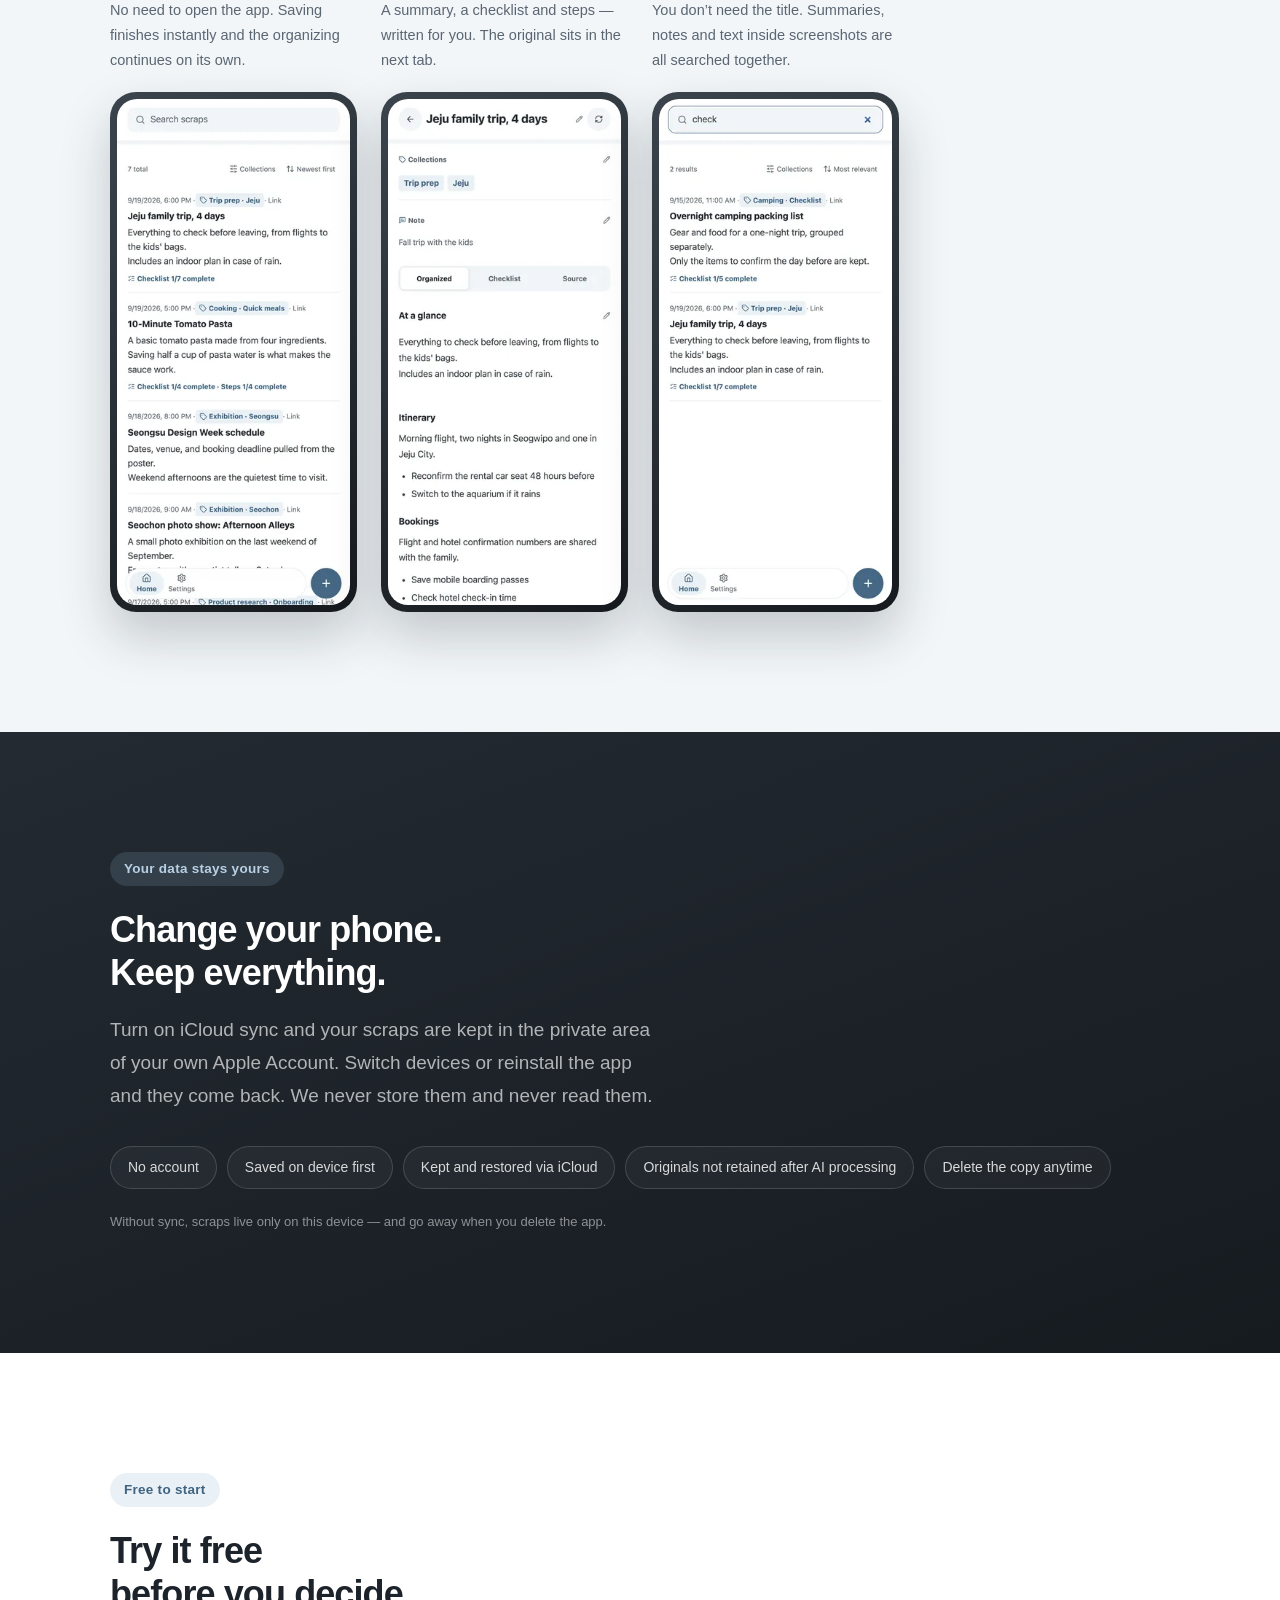
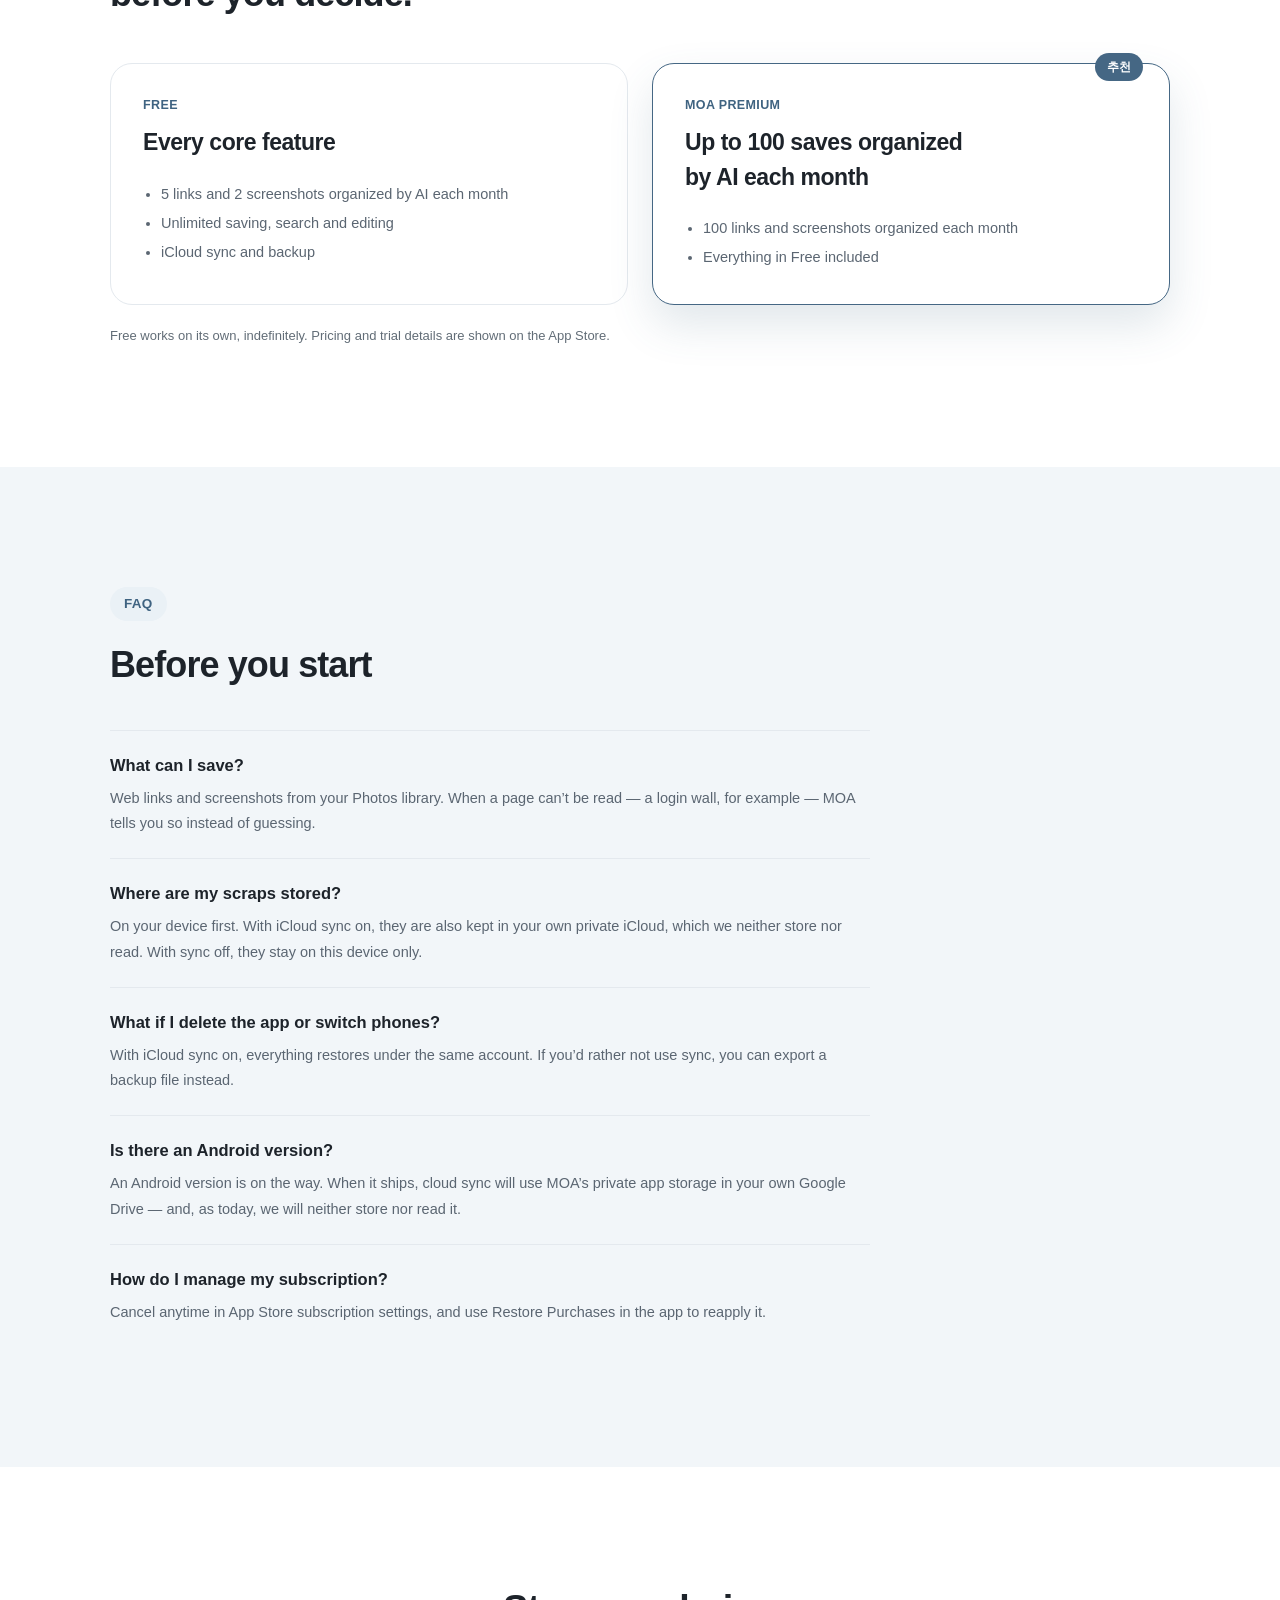
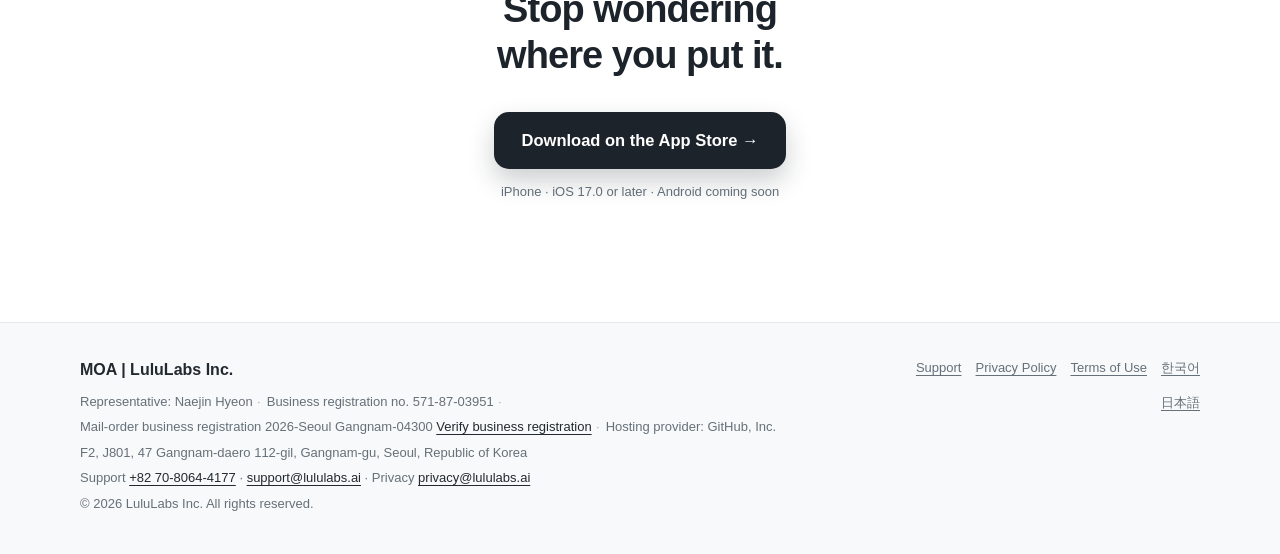
==== commit 3f5534f7: "Remove cloud answers from the landing pricing table The released app does not include chat, and the " ====
--- a/en/index.html
+++ b/en/index.html
@@ -9,11 +9,11 @@
     />
     <meta name="theme-color" content="#ffffff" />
     <title>MOA - Save links and screenshots. Find them again.</title>
-    <link rel="canonical" href="https://lululabs-dev.github.io/moa-app/en/" />
-    <link rel="alternate" hreflang="ko" href="https://lululabs-dev.github.io/moa-app/" />
-    <link rel="alternate" hreflang="en" href="https://lululabs-dev.github.io/moa-app/en/" />
-    <link rel="alternate" hreflang="ja" href="https://lululabs-dev.github.io/moa-app/ja/" />
-    <link rel="alternate" hreflang="x-default" href="https://lululabs-dev.github.io/moa-app/" />
+    <link rel="canonical" href="https://moa.lululabs.ai/en/" />
+    <link rel="alternate" hreflang="ko" href="https://moa.lululabs.ai/" />
+    <link rel="alternate" hreflang="en" href="https://moa.lululabs.ai/en/" />
+    <link rel="alternate" hreflang="ja" href="https://moa.lululabs.ai/ja/" />
+    <link rel="alternate" hreflang="x-default" href="https://moa.lululabs.ai/" />
     <meta property="og:type" content="website" />
     <meta property="og:site_name" content="MOA" />
     <meta property="og:locale" content="en_US" />
@@ -22,8 +22,8 @@
       property="og:description"
       content="Organize links and screenshots with AI, then search source text, summaries, and notes."
     />
-    <meta property="og:url" content="https://lululabs-dev.github.io/moa-app/en/" />
-    <meta property="og:image" content="https://lululabs-dev.github.io/moa-app/assets/moa-og-en.png" />
+    <meta property="og:url" content="https://moa.lululabs.ai/en/" />
+    <meta property="og:image" content="https://moa.lululabs.ai/assets/moa-og-en.png" />
     <meta property="og:image:width" content="1200" />
     <meta property="og:image:height" content="630" />
     <meta name="twitter:card" content="summary_large_image" />
@@ -32,7 +32,7 @@
       name="twitter:description"
       content="A private iPhone scrapbook that organizes links and screenshots with AI."
     />
-    <meta name="twitter:image" content="https://lululabs-dev.github.io/moa-app/assets/moa-og-en.png" />
+    <meta name="twitter:image" content="https://moa.lululabs.ai/assets/moa-og-en.png" />
     <link rel="icon" href="../assets/moa-app-icon.png?v=20260928" />
     <link rel="stylesheet" href="../styles.css?v=20260929" />
     <script type="application/ld+json">
@@ -43,7 +43,7 @@
         "applicationCategory": "ProductivityApplication",
         "operatingSystem": "iOS 17.0 or later",
         "description": "A private iPhone scrapbook that organizes links and screenshots with AI and makes the saved content searchable.",
-        "url": "https://lululabs-dev.github.io/moa-app/en/",
+        "url": "https://moa.lululabs.ai/en/",
         "author": {
           "@type": "Organization",
           "name": "LuluLabs Inc."
@@ -282,7 +282,6 @@
         <h3>Every core feature</h3>
         <ul>
           <li>5&nbsp;links and 2&nbsp;screenshots organized by AI each month</li>
-          <li>5&nbsp;cloud answers each month</li>
           <li>Unlimited saving, search and editing</li>
           <li>iCloud sync and backup</li>
         </ul>
@@ -292,7 +291,6 @@
         <h3>Up to 100&nbsp;saves organized by AI each month</h3>
         <ul>
           <li>100&nbsp;links and screenshots organized each month</li>
-          <li>50&nbsp;cloud answers about what you saved each month</li>
           <li>Everything in Free included</li>
         </ul>
       </div>
